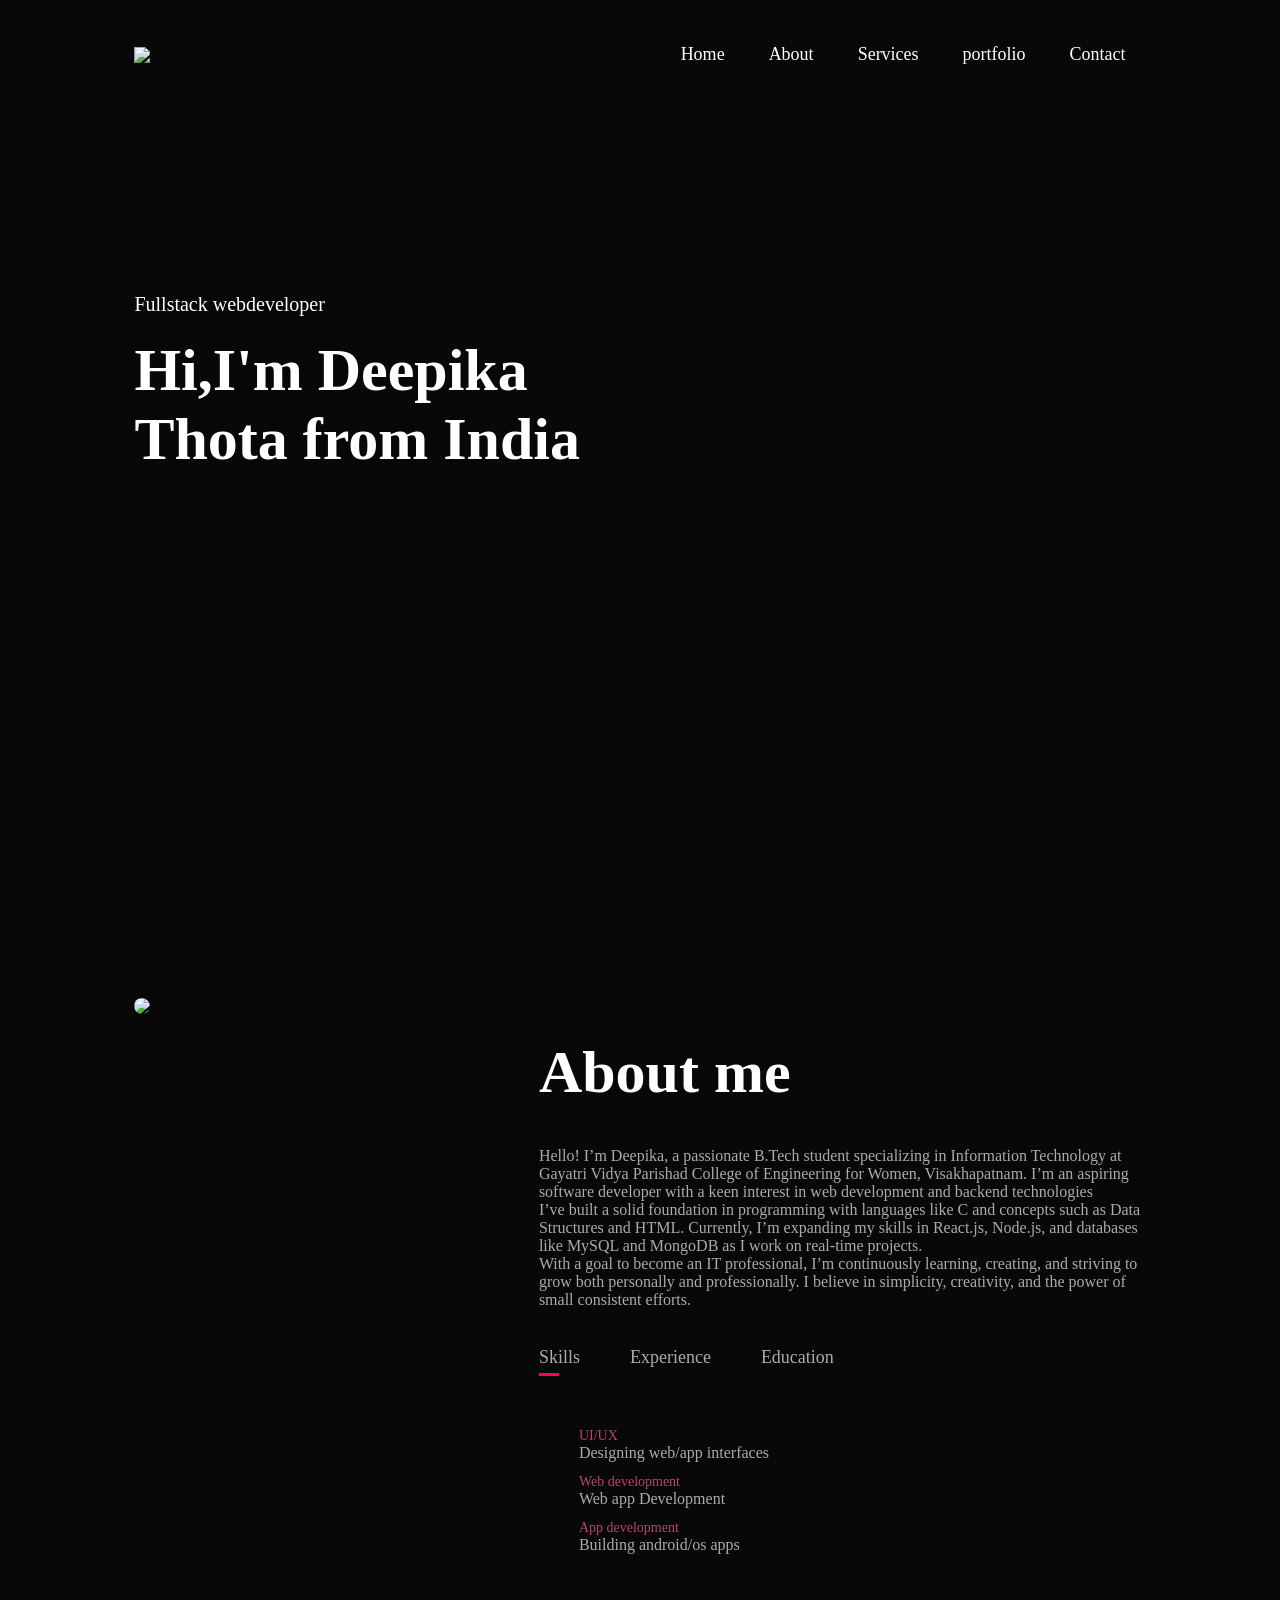
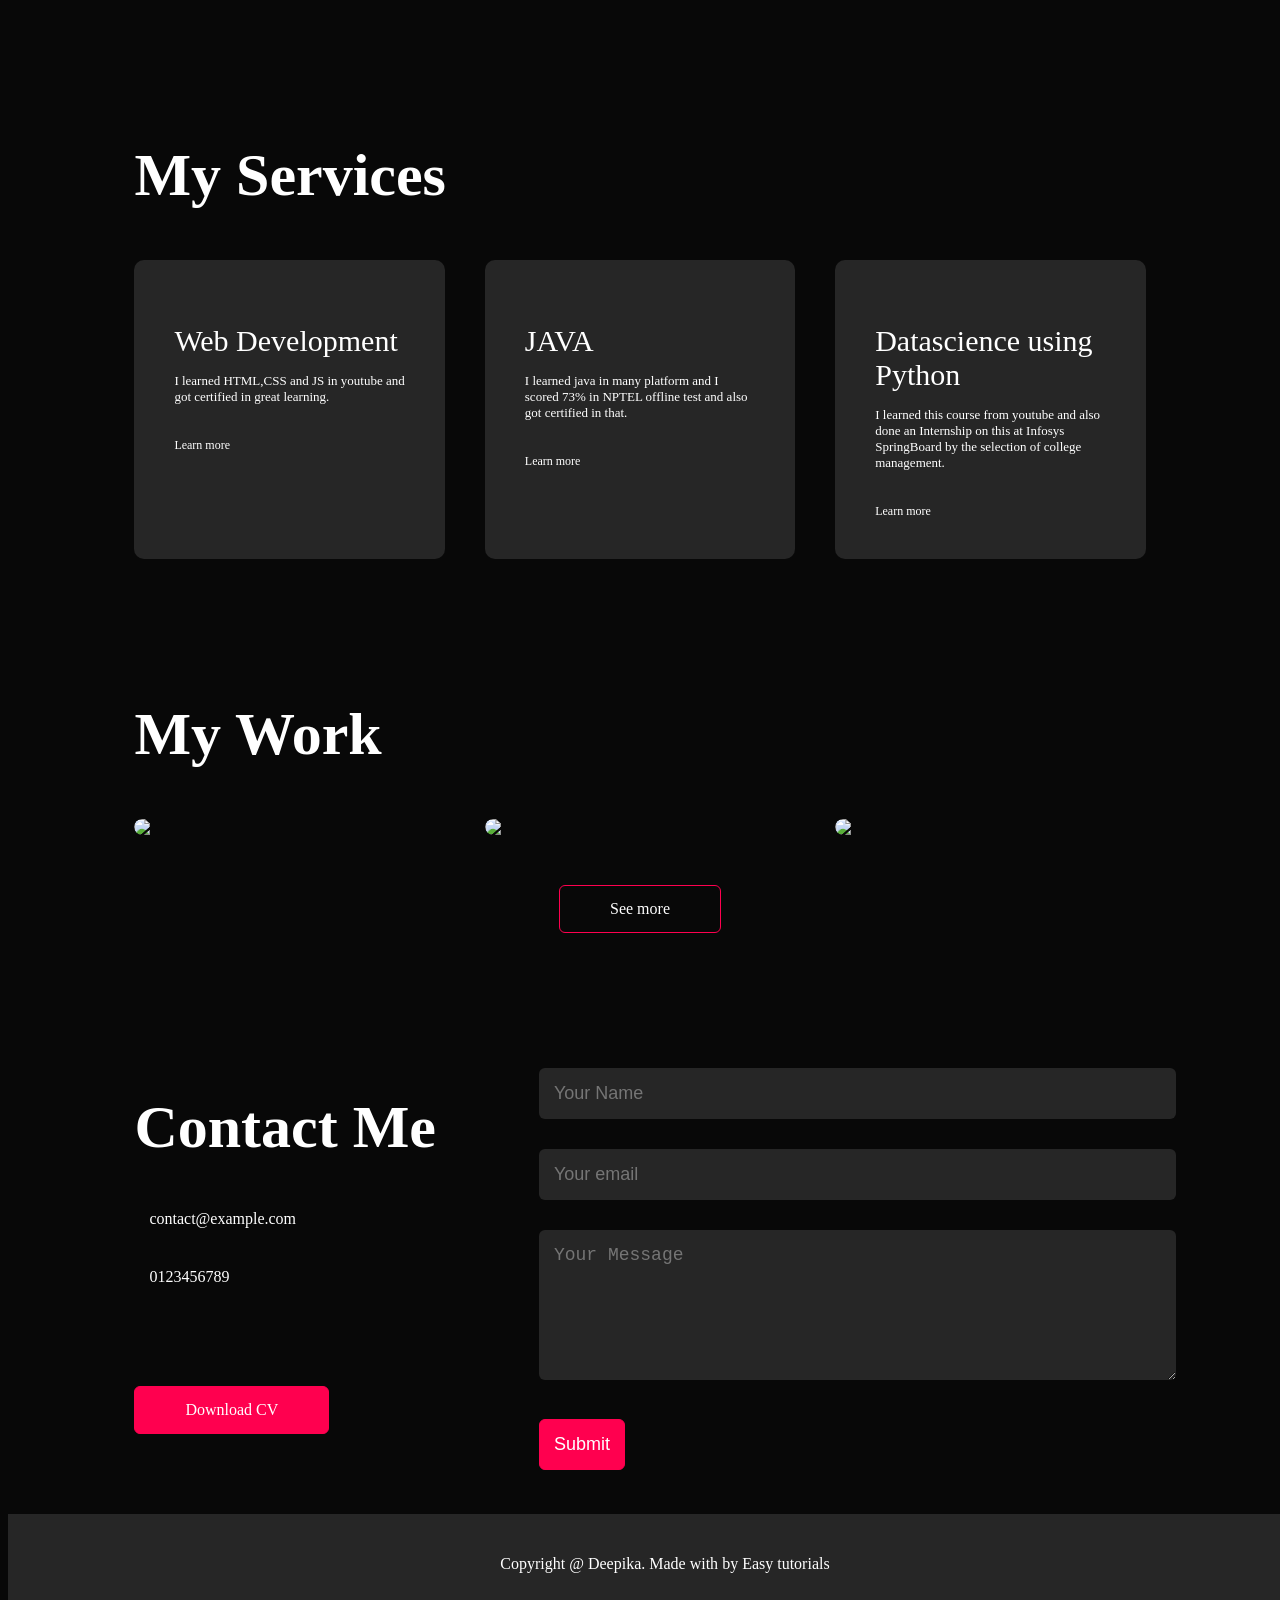
==== index.html @ f7a6c373 "Add files via upload" ====
<!DOCTYPE html>
<html lang="en">
<head>
    <meta charset="UTF-8">
    <meta name="viewport" content="width=device-width, initial-scale=1.0">
    <title>personal portfolio website</title>
    <link rel="stylesheet" href="style.css">
    <script src="https://kit.fontawesome.com/95479de564.js" crossorigin="anonymous"></script>
</head>
<body>
   <div id="header">
<div class="container">
    <nav>
        <img src="IMAGES/logo.jpg" class="logo">
        <ul id="sidemenu">
            <li><a href="#header">Home</a></li>
            <li><a href="#about">About</a></li>
            <li><a href="#services">Services</a></li>
            <li><a href="#portfolio">portfolio</a></li>
            <li><a href="#contact">Contact</a></li>
            <i class="fa-regular fa-circle-xmark" onclick="closemenu()"></i>
        </ul>
        <i class="fa-solid fa-bars" onclick="openmenu()"></i>
    </nav>
    <div class="header-text">
        <p>Fullstack webdeveloper</p>
        <h1>Hi,I'm <span>Deepika</span> <br>Thota from India</h1>
    </div>
</div>
   </div>
  <!--  ---------------about------------- -->
   <div id="about">
    <div class="container">
        <div class="row">
<div class="about-col-1">
    <img src="IMAGES/user.jpg">
</div>
<div class="about-col-2">
    <h1 class="sub-title">About me</h1>
    <p>Hello! I’m Deepika, a passionate B.Tech student specializing in Information Technology at Gayatri Vidya Parishad College of Engineering for Women, Visakhapatnam. I’m an aspiring software developer with a keen interest in web development and backend technologies<br>I’ve built a solid foundation in programming with languages like C and concepts such as Data Structures and HTML. Currently, I’m expanding my skills in React.js, Node.js, and databases like MySQL and MongoDB as I work on real-time projects.<br>With a goal to become an IT professional, I’m continuously learning, creating, and striving to grow both personally and professionally. I believe in simplicity, creativity, and the power of small consistent efforts.</p>
     <div class="tab-titles">
       <p class="tab-links active-link" onclick="opentab('skills')">Skills</p>
        <p class="tab-links" onclick="opentab('experience')">Experience</p>
        <p class="tab-links" onclick="opentab('education')">Education</p>
         </div>
         <div class="tab-contents active-tab" id="skills">
            <ul>
                <li><span>UI/UX</span><br>Designing web/app interfaces</li>
                <li><span>Web development</span><br>Web app Development</li>
                <li><span>App development</span><br>Building android/os apps</li>
            </ul>
         </div>
         <div class="tab-contents" id="experience">
            <ul>
                <li><span>2021-Current</span><br>UI/UX Design Training at ET Institute</li>
                <li><span>2019-2021</span><br>Team lead at starApp LLC.</li>
                <li><span>2017-2019</span><br>uI/ux Design Executive at coin digital Ltd.</li>
                <li><span>2016-2017</span><br>Internship at ekart eCommerce.</li>
            </ul>
         </div>
                  <div class="tab-contents" id="education">
            <ul>
                <li><span>2016</span><br>UI/UX Design Training at ET Institute</li>
                <li><span>2016</span><br>MBA from MIT Bangalore</li>
                <li><span>2014</span><br>BBA from ISM Bangalore</li>
            </ul>
         </div>
        </div>
        </div> 
    </div>
   </div>
   <!-- ---------services--------- -->
    <div id="services">
        <div class="container">
                <h1 class="sub-title">My Services</h1>
                <div class="services-list">
                    <div>
                        <i class="fa-solid fa-code"></i>
                        <h2>Web Development</h2>
                        <P>I learned HTML,CSS and JS in youtube and got certified in great learning. </P>
                            <a href="#">Learn more</a>
                    </div>
                     <div>
                        <i class="fa-solid fa-crop-simple"></i>
                        <h2>JAVA</h2>
                        <P>I learned java in many platform and I scored 73% in NPTEL offline test and also got certified in that. </P>
                            <a href="#">Learn more</a>
                    </div>
                    <div>
                        <i class="fa-brands fa-app-store"></i>
                        <h2>Datascience using Python</h2>
                        <P>I learned this course from youtube and also done an Internship on this at Infosys SpringBoard by the selection of college management. </P>
                            <a href="#">Learn more</a>
                    </div>                    
                </div>
        </div>
    </div>
    <!-- ----------------------portfolio----------------------- -->
     <div id="portfolio">
        <div class="container">
               <h1 class="sub-title">My Work</h1>
                <div class="work-list">
                    <div class="work">
                        <img src="IMAGES/work-1.jpg" >
                        <div class="layer">
                            <h3>Social Media App</h3>
                            <p>The app connects you to the talented<br> 
                                people around the world. <br>
                                Download it from playstore.</p>
                                <a href="#"><i class="fa-solid fa-up-right-from-square"></i></a>
                        </div>
                    </div>
                    <div class="work">
                        <img src="IMAGES/work-2.jpg" >
                            <div class="layer">
                            <h3>Music App</h3>
                            <p>The app connects you to the talented <br>
                                 people around the world. <br>
                                Download it from playstore.</p>
                                <a href="#"><i class="fa-solid fa-up-right-from-square"></i></a>
                        </div>
                    </div>
                     <div class="work">
                        <img src="IMAGES/work-3.jpg" >
                            <div class="layer">
                            <h3>Online shopping App</h3>
                            <p>The app connects you to the talented <br>
                                people around the world. <br>
                                Download it from playstore.</p>
                                <a href="#"><i class="fa-solid fa-up-right-from-square"></i></a>
                        </div>
                    </div>                   
                </div>
                <a href="#" class="btn">See more</a>
        </div>
     </div>
     <!------ ------------contact-------------- -->
     <div id="contact">
        <div class="container">
            <div class="row">
                <div class="contact-left">
                   <h1 class="sub-title">Contact Me</h1>
                   <p><i class="fa-solid fa-paper-plane"></i>contact@example.com</p>
                   <p><i class="fa-solid fa-phone"></i>0123456789</p>
                   <div class="social-icons">
                    <a href="https://facebook.com/"><i class="fa-brands fa-facebook"></i></a>
                   <a href=""><i class="fa-brands fa-twitter-square"></i></a>
                    <a href=""><i class="fa-brands fa-instagram"></i></a>
                    <a href=""><i class="fa-brands fa-linkedin"></i></a>                                       
                   </div>
                   <a href="IMAGES/my-cv.jpg" download class="btn btn2">Download CV</a>
                </div>
                  <div class="contact-right">
                    <form name="submit-to-google-sheet">
                        <input type="text" name="Name" placeholder="Your Name" required>
                        <input type="text" name="email" placeholder="Your email" required>
                        <textarea name="Message" rows="6" placeholder="Your Message"></textarea>
                        <button type="submit" class="btn btn2">Submit</button>
                    </form>
                    <span id="msg"></span>
                </div>
            </div>
        </div>
        <div class="copyright">
            <p>Copyright @ Deepika. Made with<i class="fa-solid fa-heart"></i> by Easy tutorials</p>
        </div>
     </div>
   <script>

     var tablinks=document.getElementsByClassName("tab-links");
     var tabcontents=document.getElementsByClassName("tab-contents");

       function opentab(tabname){
             for(tablink of tablinks){
                     tablink.classList.remove("active-link");
              }
            for(tabcontent of tabcontents){
                     tabcontent.classList.remove("active-tab");
              }
              event.currentTarget.classList.add("active-link");
              document.getElementById(tabname).classList.add("active-tab");
       }
   </script>
   <script>
         var sidemenu= document.getElementById("sidemenu");
          
         function openmenu(){
            sidemenu.style.right="0";
         }
         function closemenu(){
            sidemenu.style.right="-200px";
         }
   </script>
   <script>
  const scriptURL = 'https://script.google.com/macros/s/AKfycbzL1o4x7S4O1M9GeTBfnIz8IkLLbb-YDhwWnRqLNxmVkB2wgXUVN1S9FOTq6AYDlH_1_g/exec'
  const form = document.forms['submit-to-google-sheet']
  const msg=document.getElementById("msg")

  form.addEventListener('submit', e => {
    e.preventDefault()
    fetch(scriptURL, { method: 'POST', body: new FormData(form)})
      .then(response => {
        msg.innerHTML="Message sent successfully"
        setTimeout(function(){
            msg.innerHTML=""
        },5000)
        form.reset()
      })
      .catch(error => console.error('Error!', error.message))
  })
</script>

</body>
</html>
---- style.css ----
.{
    margin: 0%;
    padding: 0%;
    font-family: 'poppins',sans-serif;
    box-sizing: border-box;
}
html{
    scroll-behavior: smooth;
}
body{
    background: #080808;
    color: #fff;
}
#header{
    width: 100%;
    height: 100vh;
    background-image: url(IMAGES/background.jpg);
    background-size: cover;
    background-position: center;
}
.container{
    padding: 10px 10%;
}
nav{
    display: flex;
    align-items: center;
    justify-content: space-between;
    flex-wrap: wrap;
}
.logo{
    width: 140px;
}
nav ul li{
    display: inline-block;
    list-style: none;
    margin: 10px 20px;
}
nav ul li a{
color: #fff;
text-decoration: none;
font-size: 18px;
position: relative;
}
nav ul li a::after{
     content: '';
     width: 0;
     height: 3px;
     background: #ff004f;
     position: absolute;
     left: 0;
     bottom: -6px;
     transition: 0.5s;
}
nav ul li a:hover::after{
    width: 100%;
}
.header-text{
    margin-top: 20%;
    font-size: 20px;
}
.header-text h1{
    font-size: 60px;
    margin-top: 20px;
}
.header-text h1 span{
    color: ;
}
  /*-- -------about------ --*/
  #about{
    padding: 80px 0;
    color: #ababab;
  }
  .row{
    display: flex;
    justify-content: space-between;
    flex-wrap: wrap;
  }
  .about-col-1{
    flex-basis: 35%;
  }
  .about-col-1 img{
    width: 100%;
    border-radius: 15px;
  }
  .about-col-2{
    flex-basis: 60%;
  }
  .sub-title{
    font-size: 60px;
    font-weight: 600;
    color: #fff;
  }
  .tab-titles{
    display: flex;
    margin: 20px 0 40px;
  }
  .tab-links{
    margin-right: 50px;
    font-size: 18px;
    font-weight: 500;
    cursor: pointer;
    position: relative;
  }
  .tab-links::after{
    content: '';
    width: 0;
    height: 3px;
    background: #ff004f;
    position: absolute;
    left: 0;
    bottom: -8px;
    transition: 0.5s;
  }
  .tab-links.active-link::after{
    width: 50%;
  }
  .tab-contents ul li{
    list-style: none;
    margin: 10px 0;
  }
  .tab-contents ul li span{
      color: #b54769;
      font-size: 14px;
  }
  .tab-contents{
    display: none;
  }
  .tab-contents.active-tab{
    display: block;
  }
  /*-- ------services------ --*/
  #services{
    padding: 30px 0;
  }
  .services-list{
    display: grid;
    grid-template-columns: repeat(auto-fit,minmax(250px,1fr));
    grid-gap: 40px;
    margin-top: 50px;
  }
  .services-list div{
    background: #262626;
    padding: 40px;
    font-size: 13px;
    font-weight: 300;
    border-radius: 10px;
    transition: background 0.5s, transform 0.5s;
  }
.services-list div i{
    font-size: 50px;
    margin-bottom: 30px;
}
.services-list div h2{
    font-size: 30px;
    font-weight: 500;
    margin-bottom: 15px;
}
.services-list div a{
    text-decoration:none;
    color: #fff;
    font-size: 12px;
    margin-top: 20px;
    display: inline-block;
}
.services-list div:hover{
    background: #ff004f;
    transform: translateY(-10px);
}
/*-------portfolio-----*/
#portfolio{
    padding: 50px 0;
}
.work-list{
        display: grid;
    grid-template-columns: repeat(auto-fit,minmax(250px,1fr));
    grid-gap: 40px;
    margin-top: 50px;
}
.work{
    border-radius: 10px;
    position: relative;
    overflow: hidden;   
}
.work img{
    width: 100%;
    border-radius: 10px;
    display: block;
    transition: transform 0.5s;
}
.layer{
    width: 100%;
    height: 0;
    background: linear-gradient(rgba(0,0,0,0.6),#ff004f);
    border-radius: 10px;
    position: absolute;
    left: 0;
    bottom: 0;
    overflow: hidden;
    display: flex;
    align-items: center;
    justify-content: center;
    flex-direction: column;
    padding: 0 40px;
    text-align: center;
    font-size: 14px;
    transition: height 0.5s;
}
.layer h3{
    font-weight: 500;
    margin-bottom: 20px;
}
.layer a{
    margin-top: 20px;
    color: #ff004f;
    text-decoration: none;
    font-size: 18px;
    line-height: 60px;
    background: #fff;
    width: 60px;
    height: 60px;
    border-radius: 50%;
    text-align: center;
}
.work:hover img{
transform: scale(1.1);
}
.work:hover .layer{
    height: 100%;
}
.btn{
    display: block;
    margin: 50px auto;
    width: fit-content;
    border: 1px solid #ff004f;
    padding: 14px 50px;
    border-radius: 6px;
    text-decoration: none;
    color: #fff;
    transition: background 0.5s;
}
.btn:hover{
      background: #ff004f;
}
/*----------------contact------------------*/
.contact-left{
    flex-basis: 35%;
}
.contact-right{
    flex-basis: 60%;
}
.contact-left p{
    margin-top:30px ;
}
.contact-left p i{
    color: #ff004f;
    margin-right: 15px;
    font-size: 25px;
}
.social-icons{
    margin-top: 30px;
}
.social-icons a{
    text-decoration: none;
    font-size: 30px;
    margin-right: 15px;
    color: #ababab;
    display: inline-block;
    transition: transform 0.5s;
}
.social-icons a:hover{
    color: #ff004f;
    transform: translateY(-5px);
}
.btn.btn2{
    display: inline-block;
    background: #ff004f;
}
.contact-right form{
    width: 100%;
}
form input, form textarea{
     width: 100%;
     border: 0;
     outline:none;
     background: #262626;
     padding: 15px;
     margin: 15px 0;
     color: #fff;
     font-size: 18px;
     border-radius: 6px;
}
form .btn2{
    padding: 14px;
    font-size: 18px;
    margin-top: 20px;
    cursor: pointer;
}
.copyright{
    width: 100%;
    text-align: center;
    padding: 25px;
    background: #262626;
    margin-top: 20px;
}
.copyright i{
    color: #ff004f;
}
/*---------------------css for small screen---------------------*/
nav .fa-solid{
    display: none;
}
nav .fa-regular{
    display: none;
}
@media only screen and (max-width: 600px){
    #header{
        background-image: url(IMAGES/phn-bg.jpg);
    }
    .header-text{
        margin-top: 100%;
        font-size: 16px;
    }
    .header-text h1{
        font-size: 30px;
    }
    nav .fa-solid{
    display:block;
    font-size: 25px;
    }
    nav .fa-regular{
    display:block;
    font-size: 25px;
    }
    nav ul{
        background: #ff004f;
        position: fixed;
        top: 0%;
        right: -200px;
        width: 200px;
        height: 100vh;
        padding-top: 50px;
        z-index: 2;
        transition: right 0.5s;
    }
    nav ul li{
        display: block;
        margin: 25px;
    }
    nav ul .fa-solid{
        position: absolute;
        top: 25px;
        left: 25px;
        cursor: pointer;
    }
    nav ul .fa-regular{
        position: absolute;
        top: 25px;
        left: 25px;
        cursor: pointer;
    }
    .sub-title{
        font-size: 40px;
    }
    .about-col-1, .about-col-2{
        flex-basis: 100%;
    }
    .about-col-1{
        margin-bottom: 30px;
    }
    .about-col-2{
        font-size: 40px;
    }
    .tab-links{
        font-size: 16px;
        margin-right: 20px;
    }
    .contact-left, .contact-right{
        flex-basis: 100%;
    }
    .copyright{
        font-size: 14px;
    }

}
#msg{
    color: #61b752;
    margin-top: -40px;
    display: block;
}
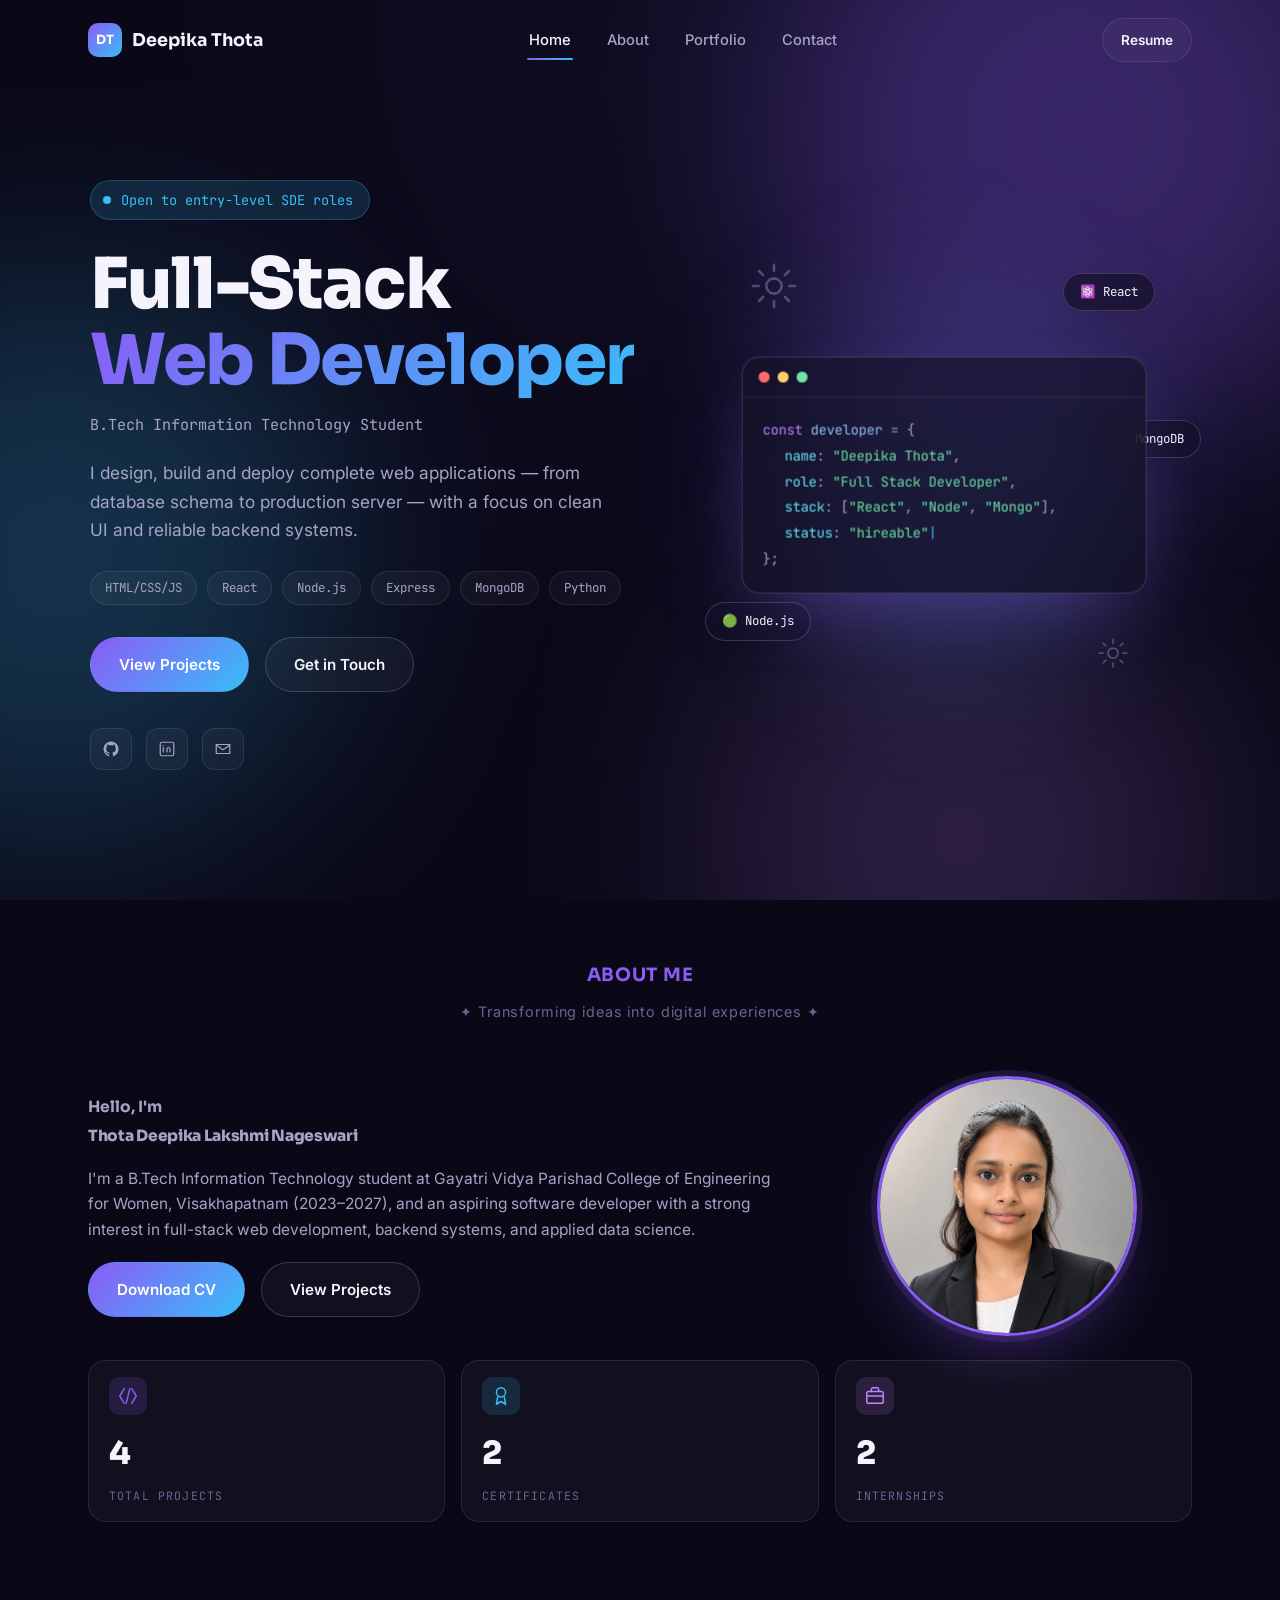
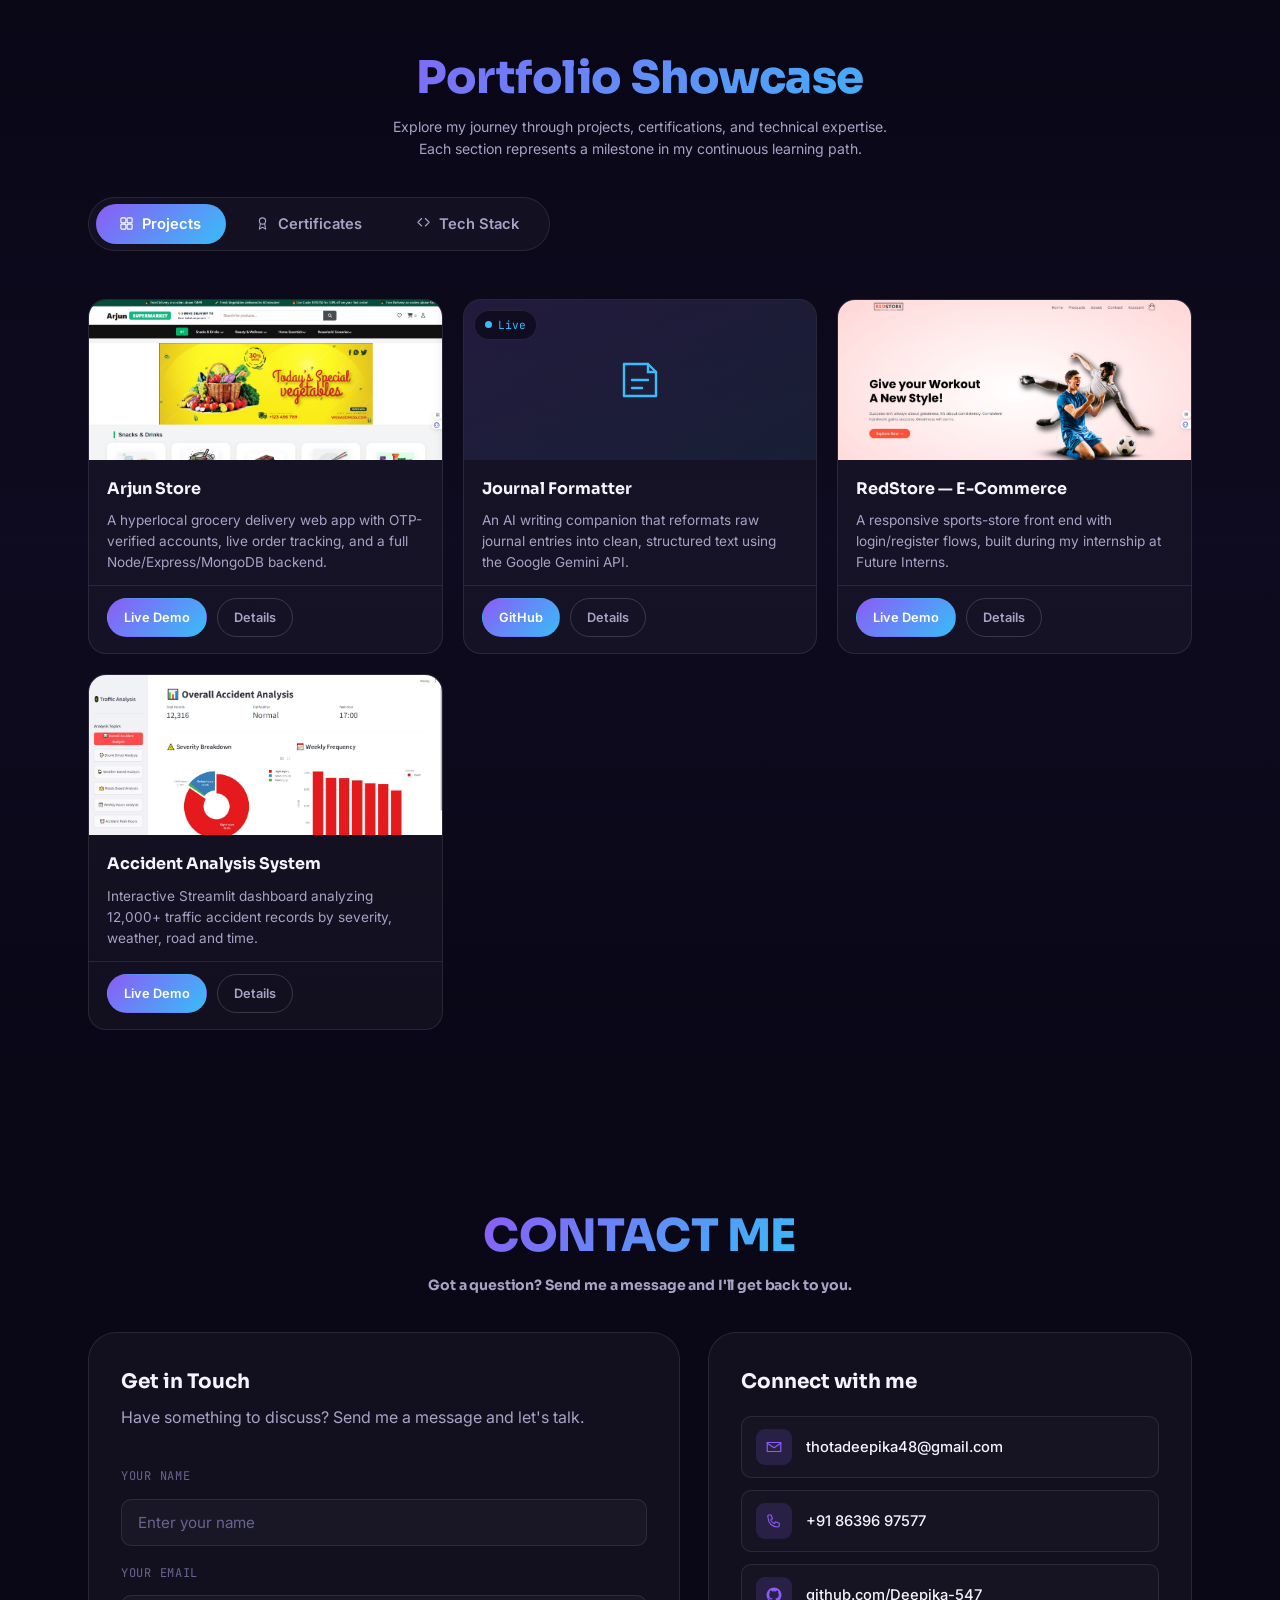
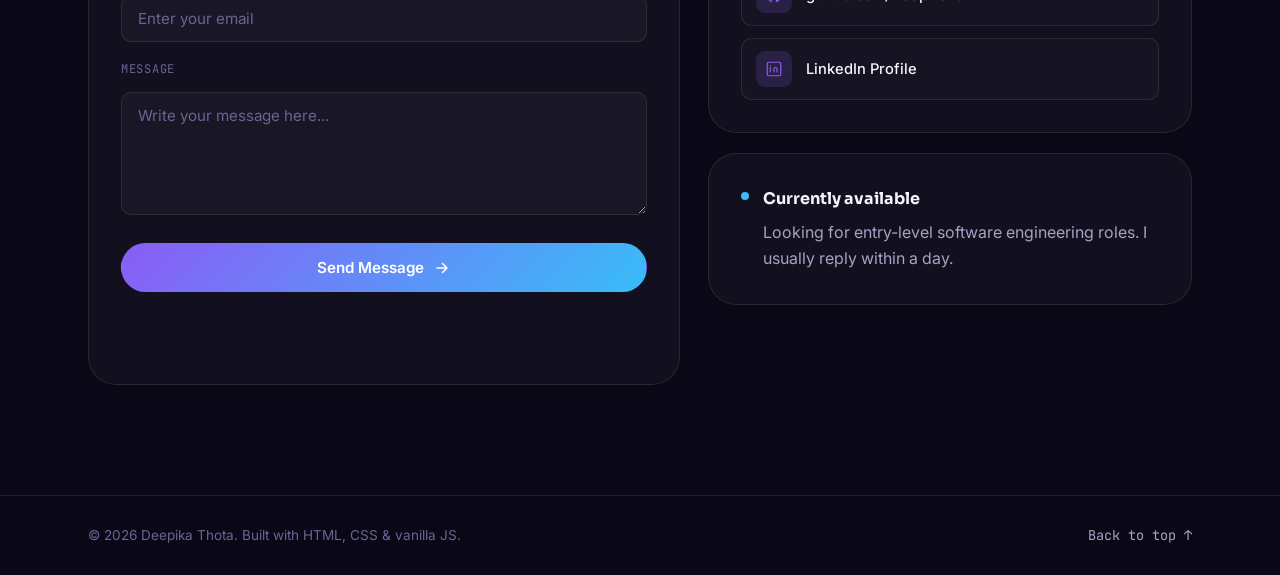
==== commit c391bfe2: "Initial commit: portfolio v2" ====
--- a/index.html
+++ b/index.html
@@ -1,214 +1,530 @@
-<!DOCTYPE html>
-<html lang="en">
-<head>
-    <meta charset="UTF-8">
-    <meta name="viewport" content="width=device-width, initial-scale=1.0">
-    <title>personal portfolio website</title>
-    <link rel="stylesheet" href="style.css">
-    <script src="https://kit.fontawesome.com/95479de564.js" crossorigin="anonymous"></script>
-</head>
-<body>
-   <div id="header">
-<div class="container">
-    <nav>
-        <img src="IMAGES/logo.jpg" class="logo">
-        <ul id="sidemenu">
-            <li><a href="#header">Home</a></li>
-            <li><a href="#about">About</a></li>
-            <li><a href="#services">Services</a></li>
-            <li><a href="#portfolio">portfolio</a></li>
-            <li><a href="#contact">Contact</a></li>
-            <i class="fa-regular fa-circle-xmark" onclick="closemenu()"></i>
-        </ul>
-        <i class="fa-solid fa-bars" onclick="openmenu()"></i>
-    </nav>
-    <div class="header-text">
-        <p>Fullstack webdeveloper</p>
-        <h1>Hi,I'm <span>Deepika</span> <br>Thota from India</h1>
-    </div>
-</div>
-   </div>
-  <!--  ---------------about------------- -->
-   <div id="about">
-    <div class="container">
-        <div class="row">
-<div class="about-col-1">
-    <img src="IMAGES/user.jpg">
-</div>
-<div class="about-col-2">
-    <h1 class="sub-title">About me</h1>
-    <p>Hello! I’m Deepika, a passionate B.Tech student specializing in Information Technology at Gayatri Vidya Parishad College of Engineering for Women, Visakhapatnam. I’m an aspiring software developer with a keen interest in web development and backend technologies<br>I’ve built a solid foundation in programming with languages like C and concepts such as Data Structures and HTML. Currently, I’m expanding my skills in React.js, Node.js, and databases like MySQL and MongoDB as I work on real-time projects.<br>With a goal to become an IT professional, I’m continuously learning, creating, and striving to grow both personally and professionally. I believe in simplicity, creativity, and the power of small consistent efforts.</p>
-     <div class="tab-titles">
-       <p class="tab-links active-link" onclick="opentab('skills')">Skills</p>
-        <p class="tab-links" onclick="opentab('experience')">Experience</p>
-        <p class="tab-links" onclick="opentab('education')">Education</p>
-         </div>
-         <div class="tab-contents active-tab" id="skills">
-            <ul>
-                <li><span>UI/UX</span><br>Designing web/app interfaces</li>
-                <li><span>Web development</span><br>Web app Development</li>
-                <li><span>App development</span><br>Building android/os apps</li>
-            </ul>
-         </div>
-         <div class="tab-contents" id="experience">
-            <ul>
-                <li><span>2021-Current</span><br>UI/UX Design Training at ET Institute</li>
-                <li><span>2019-2021</span><br>Team lead at starApp LLC.</li>
-                <li><span>2017-2019</span><br>uI/ux Design Executive at coin digital Ltd.</li>
-                <li><span>2016-2017</span><br>Internship at ekart eCommerce.</li>
-            </ul>
-         </div>
-                  <div class="tab-contents" id="education">
-            <ul>
-                <li><span>2016</span><br>UI/UX Design Training at ET Institute</li>
-                <li><span>2016</span><br>MBA from MIT Bangalore</li>
-                <li><span>2014</span><br>BBA from ISM Bangalore</li>
-            </ul>
-         </div>
-        </div>
-        </div> 
-    </div>
-   </div>
-   <!-- ---------services--------- -->
-    <div id="services">
-        <div class="container">
-                <h1 class="sub-title">My Services</h1>
-                <div class="services-list">
-                    <div>
-                        <i class="fa-solid fa-code"></i>
-                        <h2>Web Development</h2>
-                        <P>I learned HTML,CSS and JS in youtube and got certified in great learning. </P>
-                            <a href="#">Learn more</a>
-                    </div>
-                     <div>
-                        <i class="fa-solid fa-crop-simple"></i>
-                        <h2>JAVA</h2>
-                        <P>I learned java in many platform and I scored 73% in NPTEL offline test and also got certified in that. </P>
-                            <a href="#">Learn more</a>
-                    </div>
-                    <div>
-                        <i class="fa-brands fa-app-store"></i>
-                        <h2>Datascience using Python</h2>
-                        <P>I learned this course from youtube and also done an Internship on this at Infosys SpringBoard by the selection of college management. </P>
-                            <a href="#">Learn more</a>
-                    </div>                    
-                </div>
-        </div>
-    </div>
-    <!-- ----------------------portfolio----------------------- -->
-     <div id="portfolio">
-        <div class="container">
-               <h1 class="sub-title">My Work</h1>
-                <div class="work-list">
-                    <div class="work">
-                        <img src="IMAGES/work-1.jpg" >
-                        <div class="layer">
-                            <h3>Social Media App</h3>
-                            <p>The app connects you to the talented<br> 
-                                people around the world. <br>
-                                Download it from playstore.</p>
-                                <a href="#"><i class="fa-solid fa-up-right-from-square"></i></a>
-                        </div>
-                    </div>
-                    <div class="work">
-                        <img src="IMAGES/work-2.jpg" >
-                            <div class="layer">
-                            <h3>Music App</h3>
-                            <p>The app connects you to the talented <br>
-                                 people around the world. <br>
-                                Download it from playstore.</p>
-                                <a href="#"><i class="fa-solid fa-up-right-from-square"></i></a>
-                        </div>
-                    </div>
-                     <div class="work">
-                        <img src="IMAGES/work-3.jpg" >
-                            <div class="layer">
-                            <h3>Online shopping App</h3>
-                            <p>The app connects you to the talented <br>
-                                people around the world. <br>
-                                Download it from playstore.</p>
-                                <a href="#"><i class="fa-solid fa-up-right-from-square"></i></a>
-                        </div>
-                    </div>                   
-                </div>
-                <a href="#" class="btn">See more</a>
-        </div>
-     </div>
-     <!------ ------------contact-------------- -->
-     <div id="contact">
-        <div class="container">
-            <div class="row">
-                <div class="contact-left">
-                   <h1 class="sub-title">Contact Me</h1>
-                   <p><i class="fa-solid fa-paper-plane"></i>contact@example.com</p>
-                   <p><i class="fa-solid fa-phone"></i>0123456789</p>
-                   <div class="social-icons">
-                    <a href="https://facebook.com/"><i class="fa-brands fa-facebook"></i></a>
-                   <a href=""><i class="fa-brands fa-twitter-square"></i></a>
-                    <a href=""><i class="fa-brands fa-instagram"></i></a>
-                    <a href=""><i class="fa-brands fa-linkedin"></i></a>                                       
-                   </div>
-                   <a href="IMAGES/my-cv.jpg" download class="btn btn2">Download CV</a>
-                </div>
-                  <div class="contact-right">
-                    <form name="submit-to-google-sheet">
-                        <input type="text" name="Name" placeholder="Your Name" required>
-                        <input type="text" name="email" placeholder="Your email" required>
-                        <textarea name="Message" rows="6" placeholder="Your Message"></textarea>
-                        <button type="submit" class="btn btn2">Submit</button>
-                    </form>
-                    <span id="msg"></span>
-                </div>
-            </div>
-        </div>
-        <div class="copyright">
-            <p>Copyright @ Deepika. Made with<i class="fa-solid fa-heart"></i> by Easy tutorials</p>
-        </div>
-     </div>
-   <script>
-
-     var tablinks=document.getElementsByClassName("tab-links");
-     var tabcontents=document.getElementsByClassName("tab-contents");
-
-       function opentab(tabname){
-             for(tablink of tablinks){
-                     tablink.classList.remove("active-link");
-              }
-            for(tabcontent of tabcontents){
-                     tabcontent.classList.remove("active-tab");
-              }
-              event.currentTarget.classList.add("active-link");
-              document.getElementById(tabname).classList.add("active-tab");
-       }
-   </script>
-   <script>
-         var sidemenu= document.getElementById("sidemenu");
-          
-         function openmenu(){
-            sidemenu.style.right="0";
-         }
-         function closemenu(){
-            sidemenu.style.right="-200px";
-         }
-   </script>
-   <script>
-  const scriptURL = 'https://script.google.com/macros/s/AKfycbzL1o4x7S4O1M9GeTBfnIz8IkLLbb-YDhwWnRqLNxmVkB2wgXUVN1S9FOTq6AYDlH_1_g/exec'
-  const form = document.forms['submit-to-google-sheet']
-  const msg=document.getElementById("msg")
-
-  form.addEventListener('submit', e => {
-    e.preventDefault()
-    fetch(scriptURL, { method: 'POST', body: new FormData(form)})
-      .then(response => {
-        msg.innerHTML="Message sent successfully"
-        setTimeout(function(){
-            msg.innerHTML=""
-        },5000)
-        form.reset()
-      })
-      .catch(error => console.error('Error!', error.message))
-  })
-</script>
-
-</body>
+<!DOCTYPE html>
+<html lang="en">
+<head>
+  <meta charset="UTF-8" />
+  <meta name="viewport" content="width=device-width, initial-scale=1.0" />
+  <title>Deepika Thota | Full Stack Developer Portfolio</title>
+  <meta name="description" content="Portfolio of Deepika Thota — Full Stack Web Developer & B.Tech IT student. Projects, certificates, tech stack and contact." />
+
+  <link rel="preconnect" href="https://fonts.googleapis.com">
+  <link rel="preconnect" href="https://fonts.gstatic.com" crossorigin>
+  <link href="https://fonts.googleapis.com/css2?family=JetBrains+Mono:wght@400;500;600&family=Inter:wght@400;500;600&family=Sora:wght@500;600;700;800&display=swap" rel="stylesheet">
+
+  <link rel="stylesheet" href="style.css" />
+</head>
+<body>
+
+  <!-- Welcome splash -->
+  <div class="splash" id="splash">
+    <div class="splash-glow" aria-hidden="true"></div>
+    <div class="splash-content">
+      <div class="splash-icons" aria-hidden="true">
+        <span><svg width="18" height="18" viewBox="0 0 24 24" fill="none"><path d="M9 4 3 10l6 6M15 4l6 6-6 6" stroke="currentColor" stroke-width="1.6" stroke-linecap="round" stroke-linejoin="round"/></svg></span>
+        <span><svg width="18" height="18" viewBox="0 0 24 24" fill="none"><circle cx="12" cy="8" r="4" stroke="currentColor" stroke-width="1.6"/><path d="M4 20c0-3.3 3.6-6 8-6s8 2.7 8 6" stroke="currentColor" stroke-width="1.6" stroke-linecap="round"/></svg></span>
+        <span><svg width="18" height="18" viewBox="0 0 24 24" fill="none"><path d="M21 11.5a8.4 8.4 0 0 1-1.2 4.4L21 20l-4.2-1.1a8.5 8.5 0 1 1 4.2-7.4Z" stroke="currentColor" stroke-width="1.6" stroke-linejoin="round"/></svg></span>
+      </div>
+      <h1 class="splash-title">Welcome to my <span class="text-gradient">Portfolio Website</span></h1>
+      <p class="splash-sub">// loading experience...</p>
+      <div class="splash-bar"><span></span></div>
+    </div>
+  </div>
+
+  <!-- Ambient gradient background -->
+  <div class="bg-orbs" aria-hidden="true">
+    <div class="orb orb--1"></div>
+    <div class="orb orb--2"></div>
+    <div class="orb orb--3"></div>
+  </div>
+
+  <!-- Header -->
+  <header class="site-header" id="siteHeader">
+    <div class="nav-wrap">
+      <a href="#home" class="logo">
+        <span class="logo-badge">DT</span>
+        <span class="logo-text">Deepika Thota</span>
+      </a>
+
+      <nav class="nav-links" id="navLinks">
+        <a href="#home" class="nav-link" data-nav>Home</a>
+        <a href="#about" class="nav-link" data-nav>About</a>
+        <a href="#portfolio" class="nav-link" data-nav>Portfolio</a>
+        <a href="#contact" class="nav-link" data-nav>Contact</a>
+      </nav>
+
+      <a href="THOTA_DEEPIKA.pdf" class="btn btn--ghost btn--sm" download>Resume</a>
+
+      <button class="menu-toggle" id="menuToggle" aria-label="Toggle navigation" aria-expanded="false">
+        <span></span><span></span><span></span>
+      </button>
+    </div>
+  </header>
+
+  <!-- Mobile nav -->
+  <div class="mobile-nav" id="mobileNav">
+    <a href="#home" class="mobile-link" data-nav>Home</a>
+    <a href="#about" class="mobile-link" data-nav>About</a>
+    <a href="#portfolio" class="mobile-link" data-nav>Portfolio</a>
+    <a href="#contact" class="mobile-link" data-nav>Contact</a>
+    <a href="THOTA_DEEPIKA.pdf" class="btn btn--primary" download style="margin-top:12px;">Download CV</a>
+  </div>
+
+  <main>
+    <!-- HOME / HERO -->
+    <section class="hero" id="home">
+      <div class="container hero-grid">
+        <div class="hero-copy">
+          <p class="eyebrow reveal" data-reveal><span class="eyebrow-dot"></span> Open to entry-level SDE roles</p>
+
+          <h1 class="hero-title reveal" data-reveal>
+            Full-Stack<br/>
+            <span class="text-gradient">Web Developer</span>
+          </h1>
+
+          <p class="hero-sub reveal" data-reveal>B.Tech Information Technology Student</p>
+
+          <p class="hero-lede reveal" data-reveal>
+            I design, build and deploy complete web applications — from database schema to
+            production server — with a focus on clean UI and reliable backend systems.
+          </p>
+
+          <div class="hero-tags reveal" data-reveal>
+            <span>HTML/CSS/JS</span><span>React</span><span>Node.js</span><span>Express</span><span>MongoDB</span><span>Python</span>
+          </div>
+
+          <div class="hero-actions reveal" data-reveal>
+            <a href="#portfolio" class="btn btn--primary">View Projects</a>
+            <a href="#contact" class="btn btn--outline">Get in Touch</a>
+          </div>
+
+          <div class="hero-socials reveal" data-reveal>
+            <a href="https://github.com/Deepika-547" target="_blank" rel="noopener" aria-label="GitHub" class="social-icon">
+              <svg width="18" height="18" viewBox="0 0 24 24" fill="none"><path d="M12 2a10 10 0 0 0-3.16 19.5c.5.1.68-.22.68-.48v-1.7c-2.78.6-3.37-1.34-3.37-1.34-.46-1.16-1.11-1.47-1.11-1.47-.9-.62.07-.6.07-.6 1 .07 1.53 1.03 1.53 1.03.89 1.52 2.34 1.08 2.91.83.09-.65.35-1.08.63-1.33-2.22-.25-4.56-1.11-4.56-4.93 0-1.09.39-1.98 1.03-2.68-.1-.25-.45-1.27.1-2.65 0 0 .84-.27 2.75 1.02a9.6 9.6 0 0 1 5 0c1.91-1.29 2.75-1.02 2.75-1.02.55 1.38.2 2.4.1 2.65.64.7 1.03 1.59 1.03 2.68 0 3.83-2.35 4.68-4.58 4.92.36.31.68.92.68 1.85v2.75c0 .26.18.58.69.48A10 10 0 0 0 12 2Z" fill="currentColor"/></svg>
+            </a>
+            <a href="https://www.linkedin.com/in/deepika-lakshmi-nageswari-thota-988166331/" target="_blank" rel="noopener" aria-label="LinkedIn" class="social-icon">
+              <svg width="18" height="18" viewBox="0 0 24 24" fill="none"><rect x="3" y="3" width="18" height="18" rx="2" stroke="currentColor" stroke-width="1.6"/><path d="M7 10v6M7 7.5v.01M12 16v-4a2 2 0 0 1 4 0v4M12 12v4" stroke="currentColor" stroke-width="1.6" stroke-linecap="round"/></svg>
+            </a>
+            <a href="mailto:thotadeepika48@gmail.com" aria-label="Email" class="social-icon">
+              <svg width="18" height="18" viewBox="0 0 24 24" fill="none"><path d="M3 6h18v12H3V6Z" stroke="currentColor" stroke-width="1.6"/><path d="m3 7 9 6 9-6" stroke="currentColor" stroke-width="1.6" stroke-linecap="round" stroke-linejoin="round"/></svg>
+            </a>
+          </div>
+        </div>
+
+        <div class="hero-visual reveal" data-reveal>
+          <div class="illustration" id="illustration">
+            <!-- Glow -->
+            <div class="illustration-glow"></div>
+
+            <!-- Floating tech chips -->
+            <div class="float-chip float-chip--1">⚛️ React</div>
+            <div class="float-chip float-chip--2">🟢 Node.js</div>
+            <div class="float-chip float-chip--3">🍃 MongoDB</div>
+
+            <!-- Main glass panel: code window -->
+            <div class="code-window">
+              <div class="code-window-bar">
+                <span class="dot dot--red"></span>
+                <span class="dot dot--yellow"></span>
+                <span class="dot dot--green"></span>
+              </div>
+              <div class="code-window-body">
+                <div class="code-line"><span class="tok-kw">const</span> <span class="tok-var">developer</span> = {</div>
+                <div class="code-line indent"><span class="tok-prop">name</span>: <span class="tok-str">"Deepika Thota"</span>,</div>
+                <div class="code-line indent"><span class="tok-prop">role</span>: <span class="tok-str">"Full Stack Developer"</span>,</div>
+                <div class="code-line indent"><span class="tok-prop">stack</span>: [<span class="tok-str">"React"</span>, <span class="tok-str">"Node"</span>, <span class="tok-str">"Mongo"</span>],</div>
+                <div class="code-line indent"><span class="tok-prop">status</span>: <span class="tok-str">"hireable"</span><span class="caret">|</span></div>
+                <div class="code-line">};</div>
+              </div>
+            </div>
+
+            <!-- Gear -->
+            <svg class="gear gear--1" width="46" height="46" viewBox="0 0 24 24" fill="none">
+              <path d="M12 8a4 4 0 1 0 0 8 4 4 0 0 0 0-8Z" stroke="currentColor" stroke-width="1.4"/>
+              <path d="M12 1v3M12 20v3M1 12h3M20 12h3M4.2 4.2l2.1 2.1M17.7 17.7l2.1 2.1M4.2 19.8l2.1-2.1M17.7 6.3l2.1-2.1" stroke="currentColor" stroke-width="1.4" stroke-linecap="round"/>
+            </svg>
+            <svg class="gear gear--2" width="30" height="30" viewBox="0 0 24 24" fill="none">
+              <path d="M12 8a4 4 0 1 0 0 8 4 4 0 0 0 0-8Z" stroke="currentColor" stroke-width="1.4"/>
+              <path d="M12 1v3M12 20v3M1 12h3M20 12h3M4.2 4.2l2.1 2.1M17.7 17.7l2.1 2.1M4.2 19.8l2.1-2.1M17.7 6.3l2.1-2.1" stroke="currentColor" stroke-width="1.4" stroke-linecap="round"/>
+            </svg>
+          </div>
+        </div>
+      </div>
+    </section>
+
+    <!-- ABOUT -->
+    <section class="section section--about" id="about">
+      <div class="container">
+
+        <div class="about-section-head reveal" data-reveal>
+          <h2 class="about-section-title">About Me</h2>
+          <p class="about-section-tagline">✦ Transforming ideas into digital experiences ✦</p>
+        </div>
+
+        <div class="about-grid">
+          <div class="about-copy reveal" data-reveal>
+            <p class="about-greeting-small">Hello, I'm</p>
+            <p class="about-greeting">Thota Deepika Lakshmi Nageswari</p>
+            <p>
+              I'm a B.Tech Information Technology student at Gayatri Vidya Parishad College of
+              Engineering for Women, Visakhapatnam (2023–2027), and an aspiring software developer
+              with a strong interest in full-stack web development, backend systems, and applied
+              data science.
+            </p>
+            <div class="about-actions">
+              <a href="THOTA_DEEPIKA.pdf" class="btn btn--primary" download>Download CV</a>
+              <a href="#portfolio" class="btn btn--outline">View Projects</a>
+            </div>
+          </div>
+
+          <div class="about-photo reveal" data-reveal>
+            <div class="photo-frame">
+              <img src="user.jpg" alt="Portrait of Deepika Thota" loading="lazy" />
+            </div>
+          </div>
+        </div>
+
+        <div class="stats-row reveal" data-reveal>
+          <div class="stat-card">
+            <span class="stat-icon" aria-hidden="true">
+              <svg width="22" height="22" viewBox="0 0 24 24" fill="none"><path d="M8 4 3 12l5 8M16 4l5 8-5 8M14 4 10 20" stroke="currentColor" stroke-width="1.6" stroke-linecap="round" stroke-linejoin="round"/></svg>
+            </span>
+            <span class="stat-number" data-count="4">0</span>
+            <span class="stat-label">Total Projects</span>
+          </div>
+          <div class="stat-card">
+            <span class="stat-icon" aria-hidden="true">
+              <svg width="22" height="22" viewBox="0 0 24 24" fill="none"><circle cx="12" cy="8" r="5" stroke="currentColor" stroke-width="1.6"/><path d="M8.5 12.5 7 21l5-3 5 3-1.5-8.5" stroke="currentColor" stroke-width="1.6" stroke-linejoin="round"/></svg>
+            </span>
+            <span class="stat-number" data-count="2">0</span>
+            <span class="stat-label">Certificates</span>
+          </div>
+          <div class="stat-card">
+            <span class="stat-icon" aria-hidden="true">
+              <svg width="22" height="22" viewBox="0 0 24 24" fill="none"><rect x="3" y="7" width="18" height="13" rx="2" stroke="currentColor" stroke-width="1.6"/><path d="M8 7V5a2 2 0 0 1 2-2h4a2 2 0 0 1 2 2v2M3 12h18" stroke="currentColor" stroke-width="1.6" stroke-linecap="round"/></svg>
+            </span>
+            <span class="stat-number" data-count="2">0</span>
+            <span class="stat-label">Internships</span>
+          </div>
+        </div>
+      </div>
+    </section>
+
+    <!-- PORTFOLIO SHOWCASE -->
+    <section class="section section--alt" id="portfolio">
+      <div class="container">
+        <div class="section-head section-head--center reveal" data-reveal>
+          <h2 class="portfolio-showcase-title">Portfolio Showcase</h2>
+          <p class="portfolio-showcase-sub">Explore my journey through projects, certifications, and technical expertise. Each section represents a milestone in my continuous learning path.</p>
+        </div>
+
+        <!-- Tabs -->
+        <div class="tabs reveal" data-reveal>
+          <button class="tab active" data-tab="projects">
+            <svg width="15" height="15" viewBox="0 0 24 24" fill="none"><rect x="3" y="3" width="8" height="8" rx="1.5" stroke="currentColor" stroke-width="1.8"/><rect x="13" y="3" width="8" height="8" rx="1.5" stroke="currentColor" stroke-width="1.8"/><rect x="3" y="13" width="8" height="8" rx="1.5" stroke="currentColor" stroke-width="1.8"/><rect x="13" y="13" width="8" height="8" rx="1.5" stroke="currentColor" stroke-width="1.8"/></svg>
+            Projects
+          </button>
+          <button class="tab" data-tab="certificates">
+            <svg width="15" height="15" viewBox="0 0 24 24" fill="none"><circle cx="12" cy="8" r="5" stroke="currentColor" stroke-width="1.8"/><path d="M8.5 12.5 7 21l5-3 5 3-1.5-8.5" stroke="currentColor" stroke-width="1.8" stroke-linejoin="round"/></svg>
+            Certificates
+          </button>
+          <button class="tab" data-tab="techstack">
+            <svg width="15" height="15" viewBox="0 0 24 24" fill="none"><path d="M9 4 3 10l6 6M15 4l6 6-6 6" stroke="currentColor" stroke-width="1.8" stroke-linecap="round" stroke-linejoin="round"/></svg>
+            Tech Stack
+          </button>
+          <span class="tab-indicator" id="tabIndicator"></span>
+        </div>
+
+        <!-- Projects panel -->
+        <div class="tab-panel active" id="panel-projects">
+          <div class="ref-cards-grid">
+
+            <article class="ref-card reveal" data-reveal>
+              <div class="ref-card-media">
+                <img src="web.jpg" alt="Arjun-stor| onlice grocery store preview" loading="lazy" />
+              </div>
+              <div class="ref-card-body">
+                <h3>Arjun Store</h3>
+                <p>A hyperlocal grocery delivery web app with OTP-verified accounts, live order tracking, and a full Node/Express/MongoDB backend.</p>
+              </div>
+              <div class="ref-card-footer">
+                <a href="https://arjun-store.onrender.com" target="_blank" rel="noopener" class="ref-btn ref-btn--primary">Live Demo</a>
+                <a href="arjun-store.html" class="ref-btn ref-btn--outline">Details</a>
+              </div>
+            </article>
+
+            <article class="ref-card reveal" data-reveal>
+              <div class="ref-card-media ref-card-media--icon">
+                <svg width="48" height="48" viewBox="0 0 24 24" fill="none"><path d="M4 4h12l4 4v12H4V4Z" stroke="currentColor" stroke-width="1.2" stroke-linejoin="round"/><path d="M16 4v4h4M8 12h8M8 16h5" stroke="currentColor" stroke-width="1.2" stroke-linecap="round"/></svg>
+                <span class="ref-live-badge"><span class="pulse"></span> Live</span>
+              </div>
+              <div class="ref-card-body">
+                <h3>Journal Formatter</h3>
+                <p>An AI writing companion that reformats raw journal entries into clean, structured text using the Google Gemini API.</p>
+              </div>
+              <div class="ref-card-footer">
+                <a href="https://github.com/Deepika-547/Journal-formatter" target="_blank" rel="noopener" class="ref-btn ref-btn--primary">GitHub</a>
+                <a href="journal-formatter.html" class="ref-btn ref-btn--outline">Details</a>
+              </div>
+            </article>
+
+            <article class="ref-card reveal" data-reveal>
+              <div class="ref-card-media">
+                <img src="redstore.jpg" alt="RedStore e-commerce preview" loading="lazy" />
+              </div>
+              <div class="ref-card-body">
+                <h3>RedStore — E-Commerce</h3>
+                <p>A responsive sports-store front end with login/register flows, built during my internship at Future Interns.</p>
+              </div>
+              <div class="ref-card-footer">
+                <a href="https://deepika-547.github.io/E-commerce-website/index.html" target="_blank" rel="noopener" class="ref-btn ref-btn--primary">Live Demo</a>
+                <a href="ecommerce.html" class="ref-btn ref-btn--outline">Details</a>
+              </div>
+            </article>
+
+            <article class="ref-card reveal" data-reveal>
+              <div class="ref-card-media">
+                <img src="overall.jpg" alt="Accident Analysis System preview" loading="lazy" />
+              </div>
+              <div class="ref-card-body">
+                <h3>Accident Analysis System</h3>
+                <p>Interactive Streamlit dashboard analyzing 12,000+ traffic accident records by severity, weather, road and time.</p>
+              </div>
+              <div class="ref-card-footer">
+                <a href="https://accident-analysis-system-kbsu8but2bcuktr3gekxkt.streamlit.app/" target="_blank" rel="noopener" class="ref-btn ref-btn--primary">Live Demo</a>
+                <a href="data-science.html" class="ref-btn ref-btn--outline">Details</a>
+              </div>
+            </article>
+
+          </div>
+        </div>
+
+        <!-- Certificates panel -->
+        <div class="tab-panel" id="panel-certificates">
+          <div class="cards-grid cards-grid--certs">
+
+            <article class="cert-card reveal" data-reveal>
+              <div class="cert-icon">
+                <svg width="28" height="28" viewBox="0 0 24 24" fill="none"><circle cx="12" cy="8" r="5" stroke="currentColor" stroke-width="1.6"/><path d="M8.5 12.5 7 21l5-3 5 3-1.5-8.5" stroke="currentColor" stroke-width="1.6" stroke-linejoin="round"/></svg>
+              </div>
+              <div class="cert-body">
+                <span class="proj-kicker">2025</span>
+                <h3>Future Interns — Web Development</h3>
+                <p>Worked on real-world web projects, strengthening problem-solving and front-end development skills using HTML, CSS &amp; JavaScript.</p>
+                <a href="future_interns.jpeg" target="_blank" rel="noopener" class="btn btn--outline btn--sm">View Certificate</a>
+              </div>
+            </article>
+
+            <article class="cert-card reveal" data-reveal>
+              <div class="cert-icon">
+                <svg width="28" height="28" viewBox="0 0 24 24" fill="none"><circle cx="12" cy="8" r="5" stroke="currentColor" stroke-width="1.6"/><path d="M8.5 12.5 7 21l5-3 5 3-1.5-8.5" stroke="currentColor" stroke-width="1.6" stroke-linejoin="round"/></svg>
+              </div>
+              <div class="cert-body">
+                <span class="proj-kicker">2025</span>
+                <h3>Infosys Springboard — Data Science with Python</h3>
+                <p>AICTE-affiliated program covering data analysis, preprocessing and visualization using Pandas, NumPy &amp; Matplotlib.</p>
+                <a href="internshipclg.jpeg" target="_blank" rel="noopener" class="btn btn--outline btn--sm">View Certificate</a>
+              </div>
+            </article>
+
+          </div>
+        </div>
+
+        <!-- Tech stack panel -->
+        <div class="tab-panel" id="panel-techstack">
+          <div class="tech-grid">
+
+            <div class="tech-tile reveal" data-reveal>
+              <span class="tech-tile-icon">
+                <svg width="26" height="26" viewBox="0 0 24 24"><path fill="#E44D26" d="M3 2h18l-1.6 18L12 22l-6.4-2Z"/><path fill="#F16529" d="M12 4v16.4l5.2-1.4L18.6 4Z"/><path fill="#FFFFFF" d="M12 7H7.2l.2 2H12v2H7.6l.3 3.2H12v2H8.1L8 14.2h2.1l.1 1.2 1.8.5 1.8-.5.2-2H12v-2h2.1l.2-2H12V9h4.4l.2-2Z" opacity="0.0"/><path fill="#EBEBEB" d="M12 7v2h2.7l-.2 2H12v2h2.3l-.2 2.2L12 16l-2.1-.6-.1-1.5H8.1l.2 2.5 3.7 1 3.7-1 .5-5.6.05-.6.3-3.4H12Z"/></svg>
+              </span>
+              <span class="tech-tile-label">HTML5</span>
+            </div>
+
+            <div class="tech-tile reveal" data-reveal>
+              <span class="tech-tile-icon">
+                <svg width="26" height="26" viewBox="0 0 24 24"><path fill="#1572B6" d="M3 2h18l-1.6 18L12 22l-6.4-2Z"/><path fill="#33A9DC" d="M12 4v16.4l5.2-1.4L18.6 4Z"/><path fill="#EBEBEB" d="M12 7H7.4l.2 2H12v2H7.8l.5 5.5 3.7 1 3.7-1 .4-4.5H12v-2h4.4l-.4 4-.1.9-.1.6-3.8 1-3.8-1-.3-2.9h2l.1 1.4 2 .5 2-.5.2-2.1H8.3l-.5-5.5H12Z"/></svg>
+              </span>
+              <span class="tech-tile-label">CSS3</span>
+            </div>
+
+            <div class="tech-tile reveal" data-reveal>
+              <span class="tech-tile-icon">
+                <svg width="26" height="26" viewBox="0 0 24 24"><rect width="24" height="24" rx="4" fill="#F7DF1E"/><path fill="#1A1A1A" d="M16.3 14.6c.3.5.7.9 1.4.9.6 0 1-.3 1-.7 0-.5-.4-.7-1.1-1l-.4-.2c-1.1-.5-1.9-1.1-1.9-2.4 0-1.2.9-2.1 2.4-2.1 1 0 1.8.4 2.3 1.3l-1.3.8c-.3-.5-.5-.7-1-.7-.4 0-.7.3-.7.7 0 .5.3.6.9.9l.4.2c1.3.6 2.1 1.1 2.1 2.5 0 1.4-1.1 2.2-2.6 2.2-1.5 0-2.4-.7-2.9-1.6Zm-5.7.1c.2.4.5.8 1 .8.5 0 .8-.2.8-1v-5.4h1.6v5.4c0 1.6-.9 2.4-2.3 2.4-1.2 0-1.9-.6-2.3-1.4Z"/></svg>
+              </span>
+              <span class="tech-tile-label">JavaScript</span>
+            </div>
+
+            <div class="tech-tile reveal" data-reveal>
+              <span class="tech-tile-icon">
+                <svg width="28" height="28" viewBox="0 0 24 24"><circle cx="12" cy="12" r="2.2" fill="#61DAFB"/><g fill="none" stroke="#61DAFB" stroke-width="1.1"><ellipse cx="12" cy="12" rx="10" ry="4.2"/><ellipse cx="12" cy="12" rx="10" ry="4.2" transform="rotate(60 12 12)"/><ellipse cx="12" cy="12" rx="10" ry="4.2" transform="rotate(120 12 12)"/></g></svg>
+              </span>
+              <span class="tech-tile-label">React</span>
+            </div>
+
+            <div class="tech-tile reveal" data-reveal>
+              <span class="tech-tile-icon">
+                <svg width="26" height="26" viewBox="0 0 24 24"><path fill="#646CFF" d="M21.8 4.3 12.6 21a.7.7 0 0 1-1.2 0L2.2 4.3a.7.7 0 0 1 .7-1l9 1.7 8.9-1.7a.7.7 0 0 1 .8 1Z"/><path fill="#FFDD35" d="M16.3 3.6 11.9 11l-.3 5.8-1.5-7.6-4.6-5Z"/></svg>
+              </span>
+              <span class="tech-tile-label">Vite</span>
+            </div>
+
+            <div class="tech-tile reveal" data-reveal>
+              <span class="tech-tile-icon">
+                <svg width="26" height="26" viewBox="0 0 24 24"><path fill="#539E43" d="M12 1.5 21 6.5v11L12 22.5 3 17.5v-11Z"/><path fill="#FFFFFF" d="M9.6 9.2v6.6h-1.4V9.2Zm2.3 0 2.5 3.7V9.2h1.4v6.6h-1.3l-2.5-3.7v3.7H10.6V9.2Z"/></svg>
+              </span>
+              <span class="tech-tile-label">Node.js</span>
+            </div>
+
+            <div class="tech-tile reveal" data-reveal>
+              <span class="tech-tile-icon">
+                <svg width="26" height="26" viewBox="0 0 24 24"><rect width="24" height="24" rx="5" fill="#1A1A1A"/><path fill="#FFFFFF" d="M3.5 15.5 7.8 12 3.5 8.5h2.1L9 11.3v1.4L5.6 15.5ZM10.5 8.5h6.8L19 10h-6.8v1.3H18v1.4h-5.8V14H19l-1.7 1.5h-6.8Z"/></svg>
+              </span>
+              <span class="tech-tile-label">Express</span>
+            </div>
+
+            <div class="tech-tile reveal" data-reveal>
+              <span class="tech-tile-icon">
+                <svg width="26" height="26" viewBox="0 0 24 24"><path fill="#47A248" d="M12 2C9 5 7 8.5 7 12.5c0 3.6 1.9 6.4 4.2 7.7.3.2.6.2.8 0C14.4 18.9 17 16.1 17 12.5 17 8.5 15 5 12 2Z"/><path fill="#FFFFFF" d="M11.6 6.5h.8v13.8l-.8-.4Z"/></svg>
+              </span>
+              <span class="tech-tile-label">MongoDB</span>
+            </div>
+
+            <div class="tech-tile reveal" data-reveal>
+              <span class="tech-tile-icon">
+                <svg width="26" height="26" viewBox="0 0 24 24"><path fill="#3776AB" d="M11.9 1.5c-4.7 0-4.4 2-4.4 2v2.1h4.5v.6H5.6S2 6 2 10.8s3.1 4.6 3.1 4.6h1.8v-2.3s-.1-3.1 3-3.1h4.2s2.9.1 2.9-2.8V4.3s.4-2.8-4.3-2.8Zm-2.5 1.4a.9.9 0 1 1 0 1.7.9.9 0 0 1 0-1.7Z"/><path fill="#FFD43B" d="M12.1 22.5c4.7 0 4.4-2 4.4-2v-2.1h-4.5v-.6h6.4s3.6.4 3.6-4.4-3.1-4.6-3.1-4.6h-1.8v2.3s.1 3.1-3 3.1H9.9s-2.9-.1-2.9 2.8v3.1s-.4 2.8 4.3 2.8Zm2.5-1.4a.9.9 0 1 1 0-1.7.9.9 0 0 1 0 1.7Z"/></svg>
+              </span>
+              <span class="tech-tile-label">Python</span>
+            </div>
+
+            <div class="tech-tile reveal" data-reveal>
+              <span class="tech-tile-icon">
+                <svg width="26" height="26" viewBox="0 0 24 24"><rect width="24" height="24" rx="5" fill="#150458"/><rect x="4" y="5" width="3" height="3" fill="#E70488"/><rect x="4" y="10" width="3" height="9" fill="#E70488"/><rect x="9" y="5" width="3" height="14" fill="#9B59B6"/><rect x="14" y="10" width="3" height="9" fill="#E70488"/><rect x="14" y="5" width="3" height="3" fill="#E70488"/></svg>
+              </span>
+              <span class="tech-tile-label">Pandas</span>
+            </div>
+
+            <div class="tech-tile reveal" data-reveal>
+              <span class="tech-tile-icon">
+                <svg width="26" height="26" viewBox="0 0 24 24"><rect width="24" height="24" rx="5" fill="#013243"/><path fill="#4DABCF" d="M3 12 9 5v4l-3.5 3L9 15v4Z"/><path fill="#FFFFFF" d="M21 12 15 19v-4l3.5-3L15 9V5Z"/></svg>
+              </span>
+              <span class="tech-tile-label">NumPy</span>
+            </div>
+
+            <div class="tech-tile reveal" data-reveal>
+              <span class="tech-tile-icon">
+                <svg width="26" height="26" viewBox="0 0 24 24"><rect width="24" height="24" rx="5" fill="#11557C"/><path fill="#FFFFFF" d="M4 17V9h2v8Zm5 0V6h2v11Zm5 0v-5h2v5Z"/><circle cx="18" cy="6" r="2.2" fill="#FF6B35"/></svg>
+              </span>
+              <span class="tech-tile-label">Matplotlib</span>
+            </div>
+
+            <div class="tech-tile reveal" data-reveal>
+              <span class="tech-tile-icon">
+                <svg width="26" height="26" viewBox="0 0 24 24"><circle cx="9" cy="6" r="3" fill="#F24E1E"/><circle cx="15" cy="6" r="3" fill="#FF7262"/><circle cx="9" cy="12" r="3" fill="#A259FF"/><circle cx="15" cy="12" r="3" fill="#1ABCFE"/><circle cx="9" cy="18" r="3" fill="#0ACF83"/></svg>
+              </span>
+              <span class="tech-tile-label">Figma</span>
+            </div>
+
+            <div class="tech-tile reveal" data-reveal>
+              <span class="tech-tile-icon">
+                <svg width="26" height="26" viewBox="0 0 24 24"><path fill="#F05033" d="M22.5 10.7 13.3 1.5a1.6 1.6 0 0 0-2.3 0L9 3.5l2.6 2.6a1.9 1.9 0 0 1 2.4 2.4l2.5 2.5a1.9 1.9 0 1 1-1.1 1.1L13 9.7v5.6a1.9 1.9 0 1 1-1.6 0V9.5a1.9 1.9 0 0 1-1-2.5L7.9 4.5l-6.4 6.4a1.6 1.6 0 0 0 0 2.3l9.2 9.2a1.6 1.6 0 0 0 2.3 0l9.5-9.5a1.6 1.6 0 0 0 0-2.2Z"/></svg>
+              </span>
+              <span class="tech-tile-label">Git &amp; GitHub</span>
+            </div>
+
+            <div class="tech-tile reveal" data-reveal>
+              <span class="tech-tile-icon">
+                <svg width="26" height="26" viewBox="0 0 24 24"><rect width="24" height="24" rx="5" fill="#000000"/><path fill="#46E3B7" d="M4 16 12 5l8 11h-4.5L12 11.5 8.5 16Z"/></svg>
+              </span>
+              <span class="tech-tile-label">Render</span>
+            </div>
+
+            <div class="tech-tile reveal" data-reveal>
+              <span class="tech-tile-icon">
+                <svg width="26" height="26" viewBox="0 0 24 24"><rect width="24" height="24" rx="5" fill="#0B0D17"/><path fill="#D946EF" d="M4 8h16v2.5H4Zm0 5.5h16V16H4Z"/><circle cx="7" cy="9.2" r="1" fill="#0B0D17"/><circle cx="7" cy="14.8" r="1" fill="#0B0D17"/></svg>
+              </span>
+              <span class="tech-tile-label">Railway</span>
+            </div>
+
+          </div>
+        </div>
+      </div>
+    </section>
+
+    <!-- CONTACT -->
+    <section class="section" id="contact">
+      <div class="container">
+        <div class="section-head section-head--center reveal" data-reveal>
+          <span class="section-eyebrow">Contact Me</span>
+          <h2 class="section-title">Got a question? Send me a message and I'll get back to you.</h2>
+        </div>
+
+        <div class="contact-grid">
+          <div class="contact-form-card reveal" data-reveal>
+            <h3>Get in Touch</h3>
+            <p class="muted">Have something to discuss? Send me a message and let's talk.</p>
+
+            <!-- Connected to the same Formspree endpoint as the previous site -->
+            <form id="contactForm" class="contact-form" action="https://formspree.io/f/meelqlgw" method="POST">
+              <label for="cf-name">Your Name</label>
+              <input type="text" id="cf-name" name="name" placeholder="Enter your name" required />
+
+              <label for="cf-email">Your Email</label>
+              <input type="email" id="cf-email" name="email" placeholder="Enter your email" required />
+
+              <label for="cf-message">Message</label>
+              <textarea id="cf-message" name="message" rows="5" placeholder="Write your message here..." required></textarea>
+
+              <input type="hidden" name="_subject" value="New message from portfolio site" />
+
+              <button type="submit" class="btn btn--primary btn--block">
+                <span>Send Message</span>
+                <svg width="16" height="16" viewBox="0 0 16 16" fill="none"><path d="M3 8H13M13 8L8.5 3.5M13 8L8.5 12.5" stroke="currentColor" stroke-width="1.6" stroke-linecap="round" stroke-linejoin="round"/></svg>
+              </button>
+
+              <p id="formStatus" class="form-status" role="status"></p>
+            </form>
+          </div>
+
+          <div class="contact-side reveal" data-reveal>
+            <div class="connect-card">
+              <h3>Connect with me</h3>
+              <a href="mailto:thotadeepika48@gmail.com" class="connect-link">
+                <span class="contact-card-icon"><svg width="18" height="18" viewBox="0 0 24 24" fill="none"><path d="M3 6h18v12H3V6Z" stroke="currentColor" stroke-width="1.6"/><path d="m3 7 9 6 9-6" stroke="currentColor" stroke-width="1.6" stroke-linecap="round" stroke-linejoin="round"/></svg></span>
+                <span>thotadeepika48@gmail.com</span>
+              </a>
+              <a href="tel:+918639697577" class="connect-link">
+                <span class="contact-card-icon"><svg width="18" height="18" viewBox="0 0 24 24" fill="none"><path d="M5 4h3l2 5-2.5 1.5a11 11 0 0 0 5 5L14 13l5 2v3a2 2 0 0 1-2 2C9.5 20 4 14.5 4 7a2 2 0 0 1 1-3Z" stroke="currentColor" stroke-width="1.5" stroke-linejoin="round"/></svg></span>
+                <span>+91 86396 97577</span>
+              </a>
+              <a href="https://github.com/Deepika-547" target="_blank" rel="noopener" class="connect-link">
+                <span class="contact-card-icon"><svg width="18" height="18" viewBox="0 0 24 24" fill="none"><path d="M12 2a10 10 0 0 0-3.16 19.5c.5.1.68-.22.68-.48v-1.7c-2.78.6-3.37-1.34-3.37-1.34-.46-1.16-1.11-1.47-1.11-1.47-.9-.62.07-.6.07-.6 1 .07 1.53 1.03 1.53 1.03.89 1.52 2.34 1.08 2.91.83.09-.65.35-1.08.63-1.33-2.22-.25-4.56-1.11-4.56-4.93 0-1.09.39-1.98 1.03-2.68-.1-.25-.45-1.27.1-2.65 0 0 .84-.27 2.75 1.02a9.6 9.6 0 0 1 5 0c1.91-1.29 2.75-1.02 2.75-1.02.55 1.38.2 2.4.1 2.65.64.7 1.03 1.59 1.03 2.68 0 3.83-2.35 4.68-4.58 4.92.36.31.68.92.68 1.85v2.75c0 .26.18.58.69.48A10 10 0 0 0 12 2Z" fill="currentColor"/></svg></span>
+                <span>github.com/Deepika-547</span>
+              </a>
+              <a href="https://www.linkedin.com/in/deepika-lakshmi-nageswari-thota-988166331/" target="_blank" rel="noopener" class="connect-link">
+                <span class="contact-card-icon"><svg width="18" height="18" viewBox="0 0 24 24" fill="none"><rect x="3" y="3" width="18" height="18" rx="2" stroke="currentColor" stroke-width="1.6"/><path d="M7 10v6M7 7.5v.01M12 16v-4a2 2 0 0 1 4 0v4M12 12v4" stroke="currentColor" stroke-width="1.6" stroke-linecap="round"/></svg></span>
+                <span>LinkedIn Profile</span>
+              </a>
+            </div>
+
+            <div class="availability-card">
+              <span class="eyebrow-dot"></span>
+              <div>
+                <h4>Currently available</h4>
+                <p class="muted">Looking for entry-level software engineering roles. I usually reply within a day.</p>
+              </div>
+            </div>
+          </div>
+        </div>
+      </div>
+    </section>
+  </main>
+
+  <footer class="site-footer">
+    <div class="container footer-inner">
+      <span>© <span id="year"></span> Deepika Thota. Built with HTML, CSS &amp; vanilla JS.</span>
+      <a href="#home" class="footer-top">Back to top ↑</a>
+    </div>
+  </footer>
+
+  <script src="script.js"></script>
+</body>
 </html>
--- a/style.css
+++ b/style.css
@@ -1,389 +1,1570 @@
-.{
-    margin: 0%;
-    padding: 0%;
-    font-family: 'poppins',sans-serif;
-    box-sizing: border-box;
-}
-html{
-    scroll-behavior: smooth;
-}
-body{
-    background: #080808;
-    color: #fff;
-}
-#header{
-    width: 100%;
-    height: 100vh;
-    background-image: url(IMAGES/background.jpg);
-    background-size: cover;
-    background-position: center;
-}
-.container{
-    padding: 10px 10%;
-}
-nav{
-    display: flex;
-    align-items: center;
-    justify-content: space-between;
-    flex-wrap: wrap;
-}
-.logo{
-    width: 140px;
-}
-nav ul li{
-    display: inline-block;
-    list-style: none;
-    margin: 10px 20px;
-}
-nav ul li a{
-color: #fff;
-text-decoration: none;
-font-size: 18px;
-position: relative;
-}
-nav ul li a::after{
-     content: '';
-     width: 0;
-     height: 3px;
-     background: #ff004f;
-     position: absolute;
-     left: 0;
-     bottom: -6px;
-     transition: 0.5s;
-}
-nav ul li a:hover::after{
-    width: 100%;
-}
-.header-text{
-    margin-top: 20%;
-    font-size: 20px;
-}
-.header-text h1{
-    font-size: 60px;
-    margin-top: 20px;
-}
-.header-text h1 span{
-    color: ;
-}
-  /*-- -------about------ --*/
-  #about{
-    padding: 80px 0;
-    color: #ababab;
-  }
-  .row{
-    display: flex;
-    justify-content: space-between;
-    flex-wrap: wrap;
-  }
-  .about-col-1{
-    flex-basis: 35%;
-  }
-  .about-col-1 img{
-    width: 100%;
-    border-radius: 15px;
-  }
-  .about-col-2{
-    flex-basis: 60%;
-  }
-  .sub-title{
-    font-size: 60px;
-    font-weight: 600;
-    color: #fff;
-  }
-  .tab-titles{
-    display: flex;
-    margin: 20px 0 40px;
-  }
-  .tab-links{
-    margin-right: 50px;
-    font-size: 18px;
-    font-weight: 500;
-    cursor: pointer;
-    position: relative;
-  }
-  .tab-links::after{
-    content: '';
-    width: 0;
-    height: 3px;
-    background: #ff004f;
-    position: absolute;
-    left: 0;
-    bottom: -8px;
-    transition: 0.5s;
-  }
-  .tab-links.active-link::after{
-    width: 50%;
-  }
-  .tab-contents ul li{
-    list-style: none;
-    margin: 10px 0;
-  }
-  .tab-contents ul li span{
-      color: #b54769;
-      font-size: 14px;
-  }
-  .tab-contents{
-    display: none;
-  }
-  .tab-contents.active-tab{
-    display: block;
-  }
-  /*-- ------services------ --*/
-  #services{
-    padding: 30px 0;
-  }
-  .services-list{
-    display: grid;
-    grid-template-columns: repeat(auto-fit,minmax(250px,1fr));
-    grid-gap: 40px;
-    margin-top: 50px;
-  }
-  .services-list div{
-    background: #262626;
-    padding: 40px;
-    font-size: 13px;
-    font-weight: 300;
-    border-radius: 10px;
-    transition: background 0.5s, transform 0.5s;
-  }
-.services-list div i{
-    font-size: 50px;
-    margin-bottom: 30px;
-}
-.services-list div h2{
-    font-size: 30px;
-    font-weight: 500;
-    margin-bottom: 15px;
-}
-.services-list div a{
-    text-decoration:none;
-    color: #fff;
-    font-size: 12px;
-    margin-top: 20px;
-    display: inline-block;
-}
-.services-list div:hover{
-    background: #ff004f;
-    transform: translateY(-10px);
-}
-/*-------portfolio-----*/
-#portfolio{
-    padding: 50px 0;
-}
-.work-list{
-        display: grid;
-    grid-template-columns: repeat(auto-fit,minmax(250px,1fr));
-    grid-gap: 40px;
-    margin-top: 50px;
-}
-.work{
-    border-radius: 10px;
-    position: relative;
-    overflow: hidden;   
-}
-.work img{
-    width: 100%;
-    border-radius: 10px;
-    display: block;
-    transition: transform 0.5s;
-}
-.layer{
-    width: 100%;
-    height: 0;
-    background: linear-gradient(rgba(0,0,0,0.6),#ff004f);
-    border-radius: 10px;
-    position: absolute;
-    left: 0;
-    bottom: 0;
-    overflow: hidden;
-    display: flex;
-    align-items: center;
-    justify-content: center;
-    flex-direction: column;
-    padding: 0 40px;
-    text-align: center;
-    font-size: 14px;
-    transition: height 0.5s;
-}
-.layer h3{
-    font-weight: 500;
-    margin-bottom: 20px;
-}
-.layer a{
-    margin-top: 20px;
-    color: #ff004f;
-    text-decoration: none;
-    font-size: 18px;
-    line-height: 60px;
-    background: #fff;
-    width: 60px;
-    height: 60px;
-    border-radius: 50%;
-    text-align: center;
-}
-.work:hover img{
-transform: scale(1.1);
-}
-.work:hover .layer{
-    height: 100%;
-}
-.btn{
-    display: block;
-    margin: 50px auto;
-    width: fit-content;
-    border: 1px solid #ff004f;
-    padding: 14px 50px;
-    border-radius: 6px;
-    text-decoration: none;
-    color: #fff;
-    transition: background 0.5s;
-}
-.btn:hover{
-      background: #ff004f;
-}
-/*----------------contact------------------*/
-.contact-left{
-    flex-basis: 35%;
-}
-.contact-right{
-    flex-basis: 60%;
-}
-.contact-left p{
-    margin-top:30px ;
-}
-.contact-left p i{
-    color: #ff004f;
-    margin-right: 15px;
-    font-size: 25px;
-}
-.social-icons{
-    margin-top: 30px;
-}
-.social-icons a{
-    text-decoration: none;
-    font-size: 30px;
-    margin-right: 15px;
-    color: #ababab;
-    display: inline-block;
-    transition: transform 0.5s;
-}
-.social-icons a:hover{
-    color: #ff004f;
-    transform: translateY(-5px);
-}
-.btn.btn2{
-    display: inline-block;
-    background: #ff004f;
-}
-.contact-right form{
-    width: 100%;
-}
-form input, form textarea{
-     width: 100%;
-     border: 0;
-     outline:none;
-     background: #262626;
-     padding: 15px;
-     margin: 15px 0;
-     color: #fff;
-     font-size: 18px;
-     border-radius: 6px;
-}
-form .btn2{
-    padding: 14px;
-    font-size: 18px;
-    margin-top: 20px;
-    cursor: pointer;
-}
-.copyright{
-    width: 100%;
-    text-align: center;
-    padding: 25px;
-    background: #262626;
-    margin-top: 20px;
-}
-.copyright i{
-    color: #ff004f;
-}
-/*---------------------css for small screen---------------------*/
-nav .fa-solid{
-    display: none;
-}
-nav .fa-regular{
-    display: none;
-}
-@media only screen and (max-width: 600px){
-    #header{
-        background-image: url(IMAGES/phn-bg.jpg);
-    }
-    .header-text{
-        margin-top: 100%;
-        font-size: 16px;
-    }
-    .header-text h1{
-        font-size: 30px;
-    }
-    nav .fa-solid{
-    display:block;
-    font-size: 25px;
-    }
-    nav .fa-regular{
-    display:block;
-    font-size: 25px;
-    }
-    nav ul{
-        background: #ff004f;
-        position: fixed;
-        top: 0%;
-        right: -200px;
-        width: 200px;
-        height: 100vh;
-        padding-top: 50px;
-        z-index: 2;
-        transition: right 0.5s;
-    }
-    nav ul li{
-        display: block;
-        margin: 25px;
-    }
-    nav ul .fa-solid{
-        position: absolute;
-        top: 25px;
-        left: 25px;
-        cursor: pointer;
-    }
-    nav ul .fa-regular{
-        position: absolute;
-        top: 25px;
-        left: 25px;
-        cursor: pointer;
-    }
-    .sub-title{
-        font-size: 40px;
-    }
-    .about-col-1, .about-col-2{
-        flex-basis: 100%;
-    }
-    .about-col-1{
-        margin-bottom: 30px;
-    }
-    .about-col-2{
-        font-size: 40px;
-    }
-    .tab-links{
-        font-size: 16px;
-        margin-right: 20px;
-    }
-    .contact-left, .contact-right{
-        flex-basis: 100%;
-    }
-    .copyright{
-        font-size: 14px;
-    }
-
-}
-#msg{
-    color: #61b752;
-    margin-top: -40px;
-    display: block;
+/* ===================================================================
+   DEEPIKA THOTA — PORTFOLIO v2 (purple/blue glassmorphism)
+   =================================================================== */
+
+:root {
+  --bg: #0A0817;
+  --bg-2: #0E0C20;
+  --surface: rgba(255, 255, 255, 0.035);
+  --surface-strong: rgba(255, 255, 255, 0.07);
+  --border: rgba(255, 255, 255, 0.09);
+  --border-strong: rgba(255, 255, 255, 0.16);
+
+  --violet: #8B5CF6;
+  --violet-soft: rgba(139, 92, 246, 0.16);
+  --blue: #38BDF8;
+  --blue-soft: rgba(56, 189, 248, 0.14);
+  --gradient: linear-gradient(135deg, #8B5CF6 0%, #38BDF8 100%);
+
+  --text: #F5F3FC;
+  --text-muted: #A6A3C4;
+  --text-dim: #686591;
+
+  --font-display: "Sora", sans-serif;
+  --font-body: "Inter", sans-serif;
+  --font-mono: "JetBrains Mono", monospace;
+
+  --container: 1160px;
+  --radius-sm: 10px;
+  --radius-md: 18px;
+  --radius-lg: 28px;
+
+  --ease: cubic-bezier(0.22, 1, 0.36, 1);
+  --transition: 0.35s var(--ease);
+}
+
+@media (prefers-reduced-motion: reduce) {
+  *, *::before, *::after {
+    animation-duration: 0.01ms !important;
+    animation-iteration-count: 1 !important;
+    transition-duration: 0.01ms !important;
+    scroll-behavior: auto !important;
+  }
+}
+
+/* ===================================================================
+   Reset & base
+   =================================================================== */
+
+* { margin: 0; padding: 0; box-sizing: border-box; }
+
+html { scroll-behavior: smooth; }
+
+body {
+  background: var(--bg);
+  color: var(--text);
+  font-family: var(--font-body);
+  font-size: 16px;
+  line-height: 1.65;
+  -webkit-font-smoothing: antialiased;
+  overflow-x: hidden;
+}
+
+img { max-width: 100%; display: block; }
+a { color: inherit; text-decoration: none; }
+::selection { background: var(--violet); color: #fff; }
+
+:focus-visible {
+  outline: 2px solid var(--blue);
+  outline-offset: 3px;
+  border-radius: 4px;
+}
+
+.container {
+  max-width: var(--container);
+  margin: 0 auto;
+  padding: 0 28px;
+}
+
+.text-gradient {
+  background: var(--gradient);
+  -webkit-background-clip: text;
+  background-clip: text;
+  color: transparent;
+}
+
+/* ===================================================================
+   Ambient gradient orbs
+   =================================================================== */
+
+.bg-orbs {
+  position: fixed;
+  inset: 0;
+  z-index: -1;
+  overflow: hidden;
+  background: radial-gradient(ellipse at top, var(--bg-2), var(--bg) 60%);
+}
+
+.orb {
+  position: absolute;
+  border-radius: 50%;
+  filter: blur(110px);
+  opacity: 0.35;
+}
+
+.orb--1 {
+  width: 50vw; height: 50vw;
+  top: -15vw; right: -10vw;
+  background: var(--violet);
+  animation: orbDrift1 28s ease-in-out infinite alternate;
+}
+
+.orb--2 {
+  width: 45vw; height: 45vw;
+  top: 30vh; left: -18vw;
+  background: var(--blue);
+  opacity: 0.22;
+  animation: orbDrift2 32s ease-in-out infinite alternate;
+}
+
+.orb--3 {
+  width: 40vw; height: 40vw;
+  bottom: -15vw; right: 5vw;
+  background: #C084FC;
+  opacity: 0.18;
+  animation: orbDrift1 24s ease-in-out infinite alternate-reverse;
+}
+
+@keyframes orbDrift1 {
+  from { transform: translate(0, 0) scale(1); }
+  to   { transform: translate(-5vw, 6vw) scale(1.15); }
+}
+@keyframes orbDrift2 {
+  from { transform: translate(0, 0) scale(1); }
+  to   { transform: translate(6vw, -4vw) scale(1.1); }
+}
+
+/* ===================================================================
+   Header / Nav
+   =================================================================== */
+
+.site-header {
+  position: fixed;
+  top: 0; left: 0; right: 0;
+  z-index: 900;
+  padding: 18px 0;
+  transition: var(--transition);
+}
+
+.site-header.scrolled {
+  padding: 12px 0;
+  background: rgba(10, 8, 23, 0.65);
+  backdrop-filter: blur(16px);
+  border-bottom: 1px solid var(--border);
+}
+
+.nav-wrap {
+  max-width: var(--container);
+  margin: 0 auto;
+  padding: 0 28px;
+  display: flex;
+  align-items: center;
+  justify-content: space-between;
+  gap: 24px;
+}
+
+.logo {
+  display: flex;
+  align-items: center;
+  gap: 10px;
+  font-family: var(--font-display);
+  font-weight: 700;
+  font-size: 1.1rem;
+}
+
+.logo-badge {
+  display: flex;
+  align-items: center;
+  justify-content: center;
+  width: 34px; height: 34px;
+  border-radius: 10px;
+  background: var(--gradient);
+  color: #fff;
+  font-size: 0.8rem;
+  font-weight: 700;
+}
+
+.nav-links {
+  display: flex;
+  gap: 32px;
+  align-items: center;
+}
+
+.nav-link {
+  font-size: 0.92rem;
+  font-weight: 500;
+  color: var(--text-muted);
+  padding: 6px 2px;
+  position: relative;
+  transition: color var(--transition);
+}
+
+.nav-link::after {
+  content: "";
+  position: absolute;
+  bottom: -2px; left: 0;
+  height: 2px; width: 0;
+  background: var(--gradient);
+  border-radius: 2px;
+  transition: width var(--transition);
+}
+
+.nav-link:hover, .nav-link.active { color: var(--text); }
+.nav-link.active::after, .nav-link:hover::after { width: 100%; }
+
+.menu-toggle {
+  display: none;
+  flex-direction: column;
+  justify-content: center;
+  gap: 5px;
+  width: 36px; height: 36px;
+  background: var(--surface);
+  border: 1px solid var(--border);
+  border-radius: 8px;
+  cursor: pointer;
+}
+
+.menu-toggle span {
+  display: block;
+  height: 2px; width: 16px;
+  margin: 0 auto;
+  background: var(--text);
+  transition: var(--transition);
+}
+
+.menu-toggle.open span:nth-child(1) { transform: translateY(7px) rotate(45deg); }
+.menu-toggle.open span:nth-child(2) { opacity: 0; }
+.menu-toggle.open span:nth-child(3) { transform: translateY(-7px) rotate(-45deg); }
+
+.mobile-nav {
+  position: fixed;
+  top: 0; right: 0;
+  height: 100vh;
+  width: min(78vw, 320px);
+  background: rgba(14, 12, 32, 0.92);
+  backdrop-filter: blur(16px);
+  border-left: 1px solid var(--border);
+  z-index: 950;
+  display: flex;
+  flex-direction: column;
+  padding: 100px 32px 32px;
+  gap: 8px;
+  transform: translateX(100%);
+  transition: transform 0.4s var(--ease);
+}
+
+.mobile-nav.open { transform: translateX(0); }
+
+.mobile-link {
+  font-family: var(--font-display);
+  font-size: 1.3rem;
+  font-weight: 600;
+  padding: 12px 0;
+  border-bottom: 1px solid var(--border);
+  color: var(--text-muted);
+}
+
+.mobile-link:hover { color: var(--text); }
+
+/* ===================================================================
+   Buttons
+   =================================================================== */
+
+.btn {
+  display: inline-flex;
+  align-items: center;
+  justify-content: center;
+  gap: 10px;
+  font-family: var(--font-body);
+  font-weight: 600;
+  font-size: 0.95rem;
+  padding: 14px 28px;
+  border-radius: 999px;
+  border: 1px solid transparent;
+  cursor: pointer;
+  transition: transform var(--transition), box-shadow var(--transition), background var(--transition), color var(--transition), border-color var(--transition);
+  white-space: nowrap;
+}
+
+.btn--primary {
+  background: var(--gradient);
+  color: #fff;
+}
+.btn--primary:hover {
+  transform: translateY(-2px);
+  box-shadow: 0 12px 30px -10px var(--violet);
+}
+
+.btn--outline {
+  background: var(--surface);
+  border-color: var(--border-strong);
+  color: var(--text);
+}
+.btn--outline:hover {
+  border-color: var(--blue);
+  color: var(--blue);
+  transform: translateY(-2px);
+}
+
+.btn--ghost {
+  background: var(--surface);
+  border-color: var(--border);
+  color: var(--text);
+}
+.btn--ghost:hover { border-color: var(--border-strong); }
+
+.btn--sm { padding: 10px 18px; font-size: 0.85rem; }
+.btn--block { width: 100%; }
+
+/* ===================================================================
+   Sections / typography
+   =================================================================== */
+
+.section { padding: 110px 0; position: relative; }
+.section--about { padding: 60px 0; }
+.section--alt { padding: 70px 0; background: linear-gradient(180deg, transparent, rgba(139,92,246,0.04), transparent); }
+
+.section-head { max-width: 640px; margin-bottom: 36px; }
+.section-head--center { max-width: 680px; margin: 0 auto 36px; text-align: center; }
+
+.section-eyebrow {
+  font-family: var(--font-mono);
+  font-size: 0.8rem;
+  letter-spacing: 0.12em;
+  text-transform: uppercase;
+  color: var(--blue);
+  display: inline-block;
+  margin-bottom: 10px;
+}
+
+.section-title {
+  font-family: var(--font-display);
+  font-size: 1.5rem;
+  font-weight: 700;
+  letter-spacing: -0.01em;
+  line-height: 1.3;
+}
+
+.section-sub {
+  margin-top: 10px;
+  color: var(--text-muted);
+  font-size: 0.95rem;
+}
+
+.muted { color: var(--text-muted); }
+
+/* ===================================================================
+   HERO
+   =================================================================== */
+
+.hero {
+  min-height: 100vh;
+  display: flex;
+  align-items: center;
+  padding-top: 110px;
+  padding-bottom: 60px;
+}
+
+.hero-grid {
+  display: grid;
+  grid-template-columns: 1.05fr 0.95fr;
+  gap: 64px;
+  align-items: center;
+}
+
+.eyebrow {
+  display: inline-flex;
+  align-items: center;
+  gap: 10px;
+  font-family: var(--font-mono);
+  font-size: 0.85rem;
+  color: var(--blue);
+  background: var(--blue-soft);
+  border: 1px solid rgba(56,189,248,0.25);
+  padding: 8px 16px 8px 12px;
+  border-radius: 999px;
+  margin-bottom: 26px;
+}
+
+.eyebrow-dot {
+  flex-shrink: 0;
+  width: 8px; height: 8px;
+  border-radius: 50%;
+  background: var(--blue);
+  animation: pulseDot 2.2s infinite;
+}
+
+@keyframes pulseDot {
+  0%   { box-shadow: 0 0 0 0 rgba(56,189,248, 0.55); }
+  70%  { box-shadow: 0 0 0 8px rgba(56,189,248, 0); }
+  100% { box-shadow: 0 0 0 0 rgba(56,189,248, 0); }
+}
+
+.hero-title {
+  font-family: var(--font-display);
+  font-size: clamp(2.6rem, 6vw, 4.4rem);
+  font-weight: 800;
+  line-height: 1.08;
+  letter-spacing: -0.02em;
+  margin-bottom: 14px;
+}
+
+.hero-sub {
+  font-family: var(--font-mono);
+  font-size: 0.95rem;
+  color: var(--text-muted);
+  margin-bottom: 22px;
+}
+
+.hero-lede {
+  font-size: 1.08rem;
+  color: var(--text-muted);
+  max-width: 520px;
+  margin-bottom: 26px;
+}
+
+.hero-tags {
+  display: flex;
+  flex-wrap: wrap;
+  gap: 10px;
+  margin-bottom: 32px;
+}
+
+.hero-tags span {
+  font-family: var(--font-mono);
+  font-size: 0.78rem;
+  color: var(--text-muted);
+  background: var(--surface);
+  border: 1px solid var(--border);
+  border-radius: 999px;
+  padding: 6px 14px;
+}
+
+.hero-actions {
+  display: flex;
+  gap: 16px;
+  margin-bottom: 36px;
+  flex-wrap: wrap;
+}
+
+.hero-socials {
+  display: flex;
+  gap: 14px;
+}
+
+.social-icon {
+  display: flex; align-items: center; justify-content: center;
+  width: 42px; height: 42px;
+  border-radius: 12px;
+  background: var(--surface);
+  border: 1px solid var(--border);
+  color: var(--text-muted);
+  transition: var(--transition);
+}
+
+.social-icon:hover {
+  color: var(--text);
+  border-color: var(--border-strong);
+  transform: translateY(-3px);
+}
+
+/* --- Hero illustration --- */
+
+.hero-visual { display: flex; justify-content: center; }
+
+.illustration {
+  position: relative;
+  width: 100%;
+  max-width: 460px;
+  aspect-ratio: 1 / 1;
+}
+
+.illustration-glow {
+  position: absolute;
+  inset: 10%;
+  background: var(--gradient);
+  opacity: 0.22;
+  filter: blur(70px);
+  border-radius: 50%;
+  animation: glowPulse 6s ease-in-out infinite;
+}
+
+@keyframes glowPulse {
+  0%, 100% { opacity: 0.18; transform: scale(1); }
+  50% { opacity: 0.3; transform: scale(1.08); }
+}
+
+.code-window {
+  position: absolute;
+  top: 50%; left: 50%;
+  transform: translate(-50%, -50%);
+  width: 88%;
+  background: rgba(20, 17, 40, 0.65);
+  backdrop-filter: blur(14px);
+  border: 1px solid var(--border-strong);
+  border-radius: var(--radius-md);
+  box-shadow: 0 30px 80px -30px rgba(139, 92, 246, 0.45);
+  overflow: hidden;
+  animation: floatMain 7s ease-in-out infinite;
+}
+
+@keyframes floatMain {
+  0%, 100% { transform: translate(-50%, -50%) translateY(0); }
+  50% { transform: translate(-50%, -50%) translateY(-12px); }
+}
+
+.code-window-bar {
+  display: flex;
+  gap: 8px;
+  padding: 14px 16px;
+  border-bottom: 1px solid var(--border);
+}
+
+.dot { width: 11px; height: 11px; border-radius: 50%; }
+.dot--red { background: #FF6B6B; }
+.dot--yellow { background: #FFD166; }
+.dot--green { background: #6FE3A8; }
+
+.code-window-body {
+  padding: 20px;
+  font-family: var(--font-mono);
+  font-size: 0.85rem;
+  line-height: 1.9;
+}
+
+.code-line { white-space: pre; color: var(--text-muted); }
+.code-line.indent { padding-left: 1.6em; }
+.tok-kw { color: #C084FC; }
+.tok-var { color: #93C5FD; }
+.tok-prop { color: #67E8F9; }
+.tok-str { color: #6FE3A8; }
+.caret { color: var(--blue); animation: blink 1s step-end infinite; }
+
+@keyframes blink { 50% { opacity: 0; } }
+
+.float-chip {
+  position: absolute;
+  font-family: var(--font-mono);
+  font-size: 0.78rem;
+  color: var(--text);
+  background: rgba(20, 17, 40, 0.7);
+  backdrop-filter: blur(10px);
+  border: 1px solid var(--border-strong);
+  border-radius: 999px;
+  padding: 8px 16px;
+  box-shadow: 0 14px 30px -16px rgba(0,0,0,0.6);
+  animation: floatChip 6s ease-in-out infinite;
+}
+
+.float-chip--1 { top: 6%; right: 4%; animation-delay: 0s; }
+.float-chip--2 { bottom: 14%; left: -2%; animation-delay: 1.2s; }
+.float-chip--3 { top: 38%; right: -6%; animation-delay: 2.4s; }
+
+@keyframes floatChip {
+  0%, 100% { transform: translateY(0); }
+  50% { transform: translateY(-14px); }
+}
+
+.gear {
+  position: absolute;
+  color: var(--text-dim);
+  opacity: 0.7;
+  animation: spin 14s linear infinite;
+}
+.gear--1 { top: 4%; left: 8%; }
+.gear--2 { bottom: 8%; right: 10%; animation-direction: reverse; animation-duration: 10s; }
+
+@keyframes spin {
+  from { transform: rotate(0deg); }
+  to { transform: rotate(360deg); }
+}
+
+@media (max-width: 980px) {
+  .hero-grid { grid-template-columns: 1fr; gap: 56px; }
+  .hero-visual { order: -1; }
+  .illustration { max-width: 340px; margin: 0 auto; }
+}
+
+/* ===================================================================
+   ABOUT
+   =================================================================== */
+
+.about-section-head {
+  text-align: center;
+  margin-bottom: 52px;
+}
+
+.about-section-title {
+  font-family: var(--font-display);
+  font-size: 1.15rem;
+  font-weight: 700;
+  color: var(--violet);
+  letter-spacing: 0.04em;
+  text-transform: uppercase;
+  margin-bottom: 10px;
+}
+
+.about-section-tagline {
+  font-family: var(--font-body);
+  font-size: 0.9rem;
+  color: var(--text-dim);
+  letter-spacing: 0.06em;
+}
+
+.about-greeting-small {
+  font-family: var(--font-display);
+  font-size: 2.2rem;
+  font-weight: 700;
+  color: var(--violet);
+  margin-bottom: 8px !important;
+}
+
+.about-greeting {
+  font-family: var(--font-display);
+  font-size: 2.6rem;
+  font-weight: 800;
+  color: var(--text);
+  margin-bottom: 20px !important;
+  letter-spacing: -0.02em;
+  line-height: 1.1;
+}
+
+.about-grid {
+  display: grid;
+  grid-template-columns: 1.3fr 0.7fr;
+  gap: 48px;
+  align-items: center;
+  margin-bottom: 24px;
+}
+
+.about-copy p { color: var(--text-muted); margin-bottom: 14px; font-size: 0.97rem; }
+
+.about-actions {
+  display: flex;
+  gap: 16px;
+  margin-top: 20px;
+  flex-wrap: wrap;
+}
+
+.about-photo { display: flex; justify-content: center; }
+
+.photo-frame {
+  position: relative;
+  width: 100%;
+  max-width: 260px;
+  border-radius: 50%;
+  overflow: hidden;
+  border: 3px solid var(--violet);
+  box-shadow: 0 0 0 6px rgba(139,92,246,0.15), 0 30px 70px -30px rgba(139, 92, 246, 0.5);
+}
+
+.photo-frame img {
+  width: 100%;
+  aspect-ratio: 1/1;
+  object-fit: cover;
+  object-position: top center;
+  filter: saturate(0.95);
+}
+
+.stats-row {
+  display: grid;
+  grid-template-columns: repeat(3, 1fr);
+  gap: 16px;
+}
+
+.stat-card {
+  display: flex;
+  flex-direction: column;
+  gap: 6px;
+  padding: 16px 20px;
+  background: var(--surface);
+  border: 1px solid var(--border);
+  border-radius: var(--radius-md);
+  transition: var(--transition);
+}
+
+.stat-card:hover {
+  transform: translateY(-4px);
+  border-color: var(--border-strong);
+}
+
+.stat-icon {
+  display: flex; align-items: center; justify-content: center;
+  width: 38px; height: 38px;
+  border-radius: var(--radius-sm);
+  background: var(--violet-soft);
+  color: var(--violet);
+  margin-bottom: 6px;
+}
+
+.stat-card:nth-child(2) .stat-icon { background: var(--blue-soft); color: var(--blue); }
+.stat-card:nth-child(3) .stat-icon { background: rgba(192,132,252,0.14); color: #C084FC; }
+
+.stat-number {
+  font-family: var(--font-display);
+  font-size: 2rem;
+  font-weight: 800;
+}
+
+.stat-label {
+  font-family: var(--font-mono);
+  font-size: 0.72rem;
+  letter-spacing: 0.1em;
+  text-transform: uppercase;
+  color: var(--text-dim);
+}
+
+@media (max-width: 860px) {
+  .about-grid { grid-template-columns: 1fr; gap: 32px; }
+  .about-photo { order: -1; }
+  .photo-frame { max-width: 200px; }
+  .stats-row { grid-template-columns: 1fr; gap: 12px; }
+}
+
+/* ===================================================================
+   PORTFOLIO SHOWCASE — Tabs
+   =================================================================== */
+
+.portfolio-showcase-title {
+  font-family: var(--font-display);
+  font-size: clamp(1.8rem, 3.5vw, 2.8rem);
+  font-weight: 800;
+  background: var(--gradient);
+  -webkit-background-clip: text;
+  background-clip: text;
+  color: transparent;
+  letter-spacing: -0.01em;
+  line-height: 1.2;
+  margin-bottom: 10px;
+}
+
+.portfolio-showcase-sub {
+  font-size: 0.88rem;
+  color: var(--text-muted);
+  max-width: 520px;
+  margin: 0 auto;
+  line-height: 1.6;
+}
+
+.tabs {
+  position: relative;
+  display: inline-flex;
+  gap: 6px;
+  padding: 6px;
+  background: var(--surface);
+  border: 1px solid var(--border);
+  border-radius: 999px;
+  margin: 0 auto 48px;
+  flex-wrap: wrap;
+  justify-content: center;
+}
+
+.tab {
+  position: relative;
+  z-index: 1;
+  display: flex;
+  align-items: center;
+  gap: 8px;
+  font-family: var(--font-body);
+  font-weight: 600;
+  font-size: 0.92rem;
+  color: var(--text-muted);
+  background: transparent;
+  border: none;
+  padding: 11px 24px;
+  border-radius: 999px;
+  cursor: pointer;
+  transition: color var(--transition);
+}
+
+.tab.active { color: #fff; }
+
+.tab-indicator {
+  position: absolute;
+  top: 6px; left: 6px;
+  height: calc(100% - 12px);
+  border-radius: 999px;
+  background: var(--gradient);
+  transition: left 0.35s var(--ease), width 0.35s var(--ease);
+  z-index: 0;
+}
+
+.tab-panel { display: none; }
+.tab-panel.active { display: block; }
+
+/* ===================================================================
+   REFERENCE-STYLE PROJECT CARDS (3-per-row like reference)
+   =================================================================== */
+
+.ref-cards-grid {
+  display: grid;
+  grid-template-columns: repeat(3, 1fr);
+  gap: 20px;
+}
+
+.ref-card {
+  background: var(--surface);
+  border: 1px solid var(--border);
+  border-radius: var(--radius-md);
+  overflow: hidden;
+  display: flex;
+  flex-direction: column;
+  transition: transform var(--transition), border-color var(--transition), box-shadow var(--transition);
+}
+
+.ref-card:hover {
+  transform: translateY(-5px);
+  border-color: var(--border-strong);
+  box-shadow: 0 20px 50px -28px rgba(139, 92, 246, 0.4);
+}
+
+.ref-card-media {
+  position: relative;
+  height: 160px;
+  overflow: hidden;
+  background: var(--surface-strong);
+}
+
+.ref-card-media img {
+  width: 100%; height: 100%;
+  object-fit: cover;
+  transition: transform 0.6s var(--ease);
+}
+
+.ref-card:hover .ref-card-media img { transform: scale(1.06); }
+
+.ref-card-media--icon {
+  display: flex;
+  align-items: center;
+  justify-content: center;
+  color: var(--blue);
+  background: linear-gradient(155deg, rgba(139,92,246,0.12), rgba(56,189,248,0.08));
+}
+
+.ref-live-badge {
+  position: absolute;
+  top: 10px; left: 10px;
+  display: flex; align-items: center; gap: 6px;
+  font-family: var(--font-mono);
+  font-size: 0.7rem;
+  background: rgba(10,8,23,0.7);
+  backdrop-filter: blur(6px);
+  border: 1px solid var(--border);
+  padding: 5px 10px;
+  border-radius: 999px;
+}
+
+.ref-card-body {
+  padding: 16px 18px 12px;
+  flex: 1;
+}
+
+.ref-card-body h3 {
+  font-family: var(--font-display);
+  font-size: 1rem;
+  font-weight: 700;
+  margin-bottom: 8px;
+  color: var(--text);
+}
+
+.ref-card-body p {
+  font-size: 0.85rem;
+  color: var(--text-muted);
+  line-height: 1.55;
+}
+
+.ref-card-footer {
+  padding: 12px 18px 16px;
+  display: flex;
+  gap: 10px;
+  border-top: 1px solid var(--border);
+}
+
+.ref-btn {
+  display: inline-flex;
+  align-items: center;
+  gap: 6px;
+  font-family: var(--font-body);
+  font-size: 0.8rem;
+  font-weight: 600;
+  padding: 8px 16px;
+  border-radius: 999px;
+  border: 1px solid transparent;
+  cursor: pointer;
+  transition: var(--transition);
+  white-space: nowrap;
+}
+
+.ref-btn--primary {
+  background: var(--gradient);
+  color: #fff;
+}
+
+.ref-btn--primary:hover {
+  transform: translateY(-1px);
+  box-shadow: 0 6px 18px -8px var(--violet);
+}
+
+.ref-btn--outline {
+  background: transparent;
+  border-color: var(--border-strong);
+  color: var(--text-muted);
+}
+
+.ref-btn--outline:hover {
+  border-color: var(--blue);
+  color: var(--blue);
+}
+
+@media (max-width: 900px) { .ref-cards-grid { grid-template-columns: repeat(2, 1fr); } }
+@media (max-width: 560px) { .ref-cards-grid { grid-template-columns: 1fr; } }
+
+/* ===================================================================
+   Cards grid (projects / certificates)
+   =================================================================== */
+
+.cards-grid {
+  display: grid;
+  grid-template-columns: repeat(2, 1fr);
+  gap: 24px;
+}
+
+.proj-card {
+  background: var(--surface);
+  border: 1px solid var(--border);
+  border-radius: var(--radius-lg);
+  overflow: hidden;
+  display: flex;
+  flex-direction: column;
+  transition: transform var(--transition), border-color var(--transition), box-shadow var(--transition);
+}
+
+.proj-card:hover {
+  transform: translateY(-6px);
+  border-color: var(--border-strong);
+  box-shadow: 0 30px 60px -32px rgba(139, 92, 246, 0.35);
+}
+
+.proj-media {
+  position: relative;
+  height: 200px;
+  overflow: hidden;
+  background: var(--surface-strong);
+}
+
+.proj-media img {
+  width: 100%; height: 100%;
+  object-fit: cover;
+  transition: transform 0.6s var(--ease);
+}
+
+.proj-card:hover .proj-media img { transform: scale(1.06); }
+
+.proj-media--icon {
+  display: flex; align-items: center; justify-content: center;
+  color: var(--blue);
+  background: linear-gradient(155deg, var(--surface-strong), var(--surface));
+}
+
+.proj-badge {
+  position: absolute;
+  top: 14px; left: 14px;
+  display: flex; align-items: center; gap: 8px;
+  font-family: var(--font-mono);
+  font-size: 0.72rem;
+  background: rgba(10,8,23,0.65);
+  backdrop-filter: blur(6px);
+  border: 1px solid var(--border);
+  padding: 6px 12px;
+  border-radius: 999px;
+}
+
+.pulse {
+  width: 7px; height: 7px;
+  border-radius: 50%;
+  background: var(--blue);
+  animation: pulseDot 2.2s infinite;
+}
+
+.proj-body {
+  padding: 26px;
+  display: flex;
+  flex-direction: column;
+  gap: 10px;
+  flex: 1;
+}
+
+.proj-body h3 {
+  font-family: var(--font-display);
+  font-size: 1.2rem;
+  font-weight: 700;
+}
+
+.proj-body p { color: var(--text-muted); font-size: 0.94rem; }
+
+.proj-tags, .project-stack {
+  display: flex;
+  flex-wrap: wrap;
+  gap: 8px;
+  margin-top: 4px;
+}
+
+.proj-tags span, .project-stack span {
+  font-family: var(--font-mono);
+  font-size: 0.74rem;
+  color: var(--text-muted);
+  border: 1px solid var(--border);
+  border-radius: 999px;
+  padding: 5px 12px;
+}
+
+.proj-links {
+  margin-top: 10px;
+  display: flex;
+  gap: 10px;
+  flex-wrap: wrap;
+}
+
+/* Certificates */
+
+.cards-grid--certs { grid-template-columns: repeat(2, 1fr); }
+
+@media (max-width: 860px) {
+  .cards-grid, .cards-grid--certs { grid-template-columns: 1fr; }
+}
+
+.cert-card {
+  display: flex;
+  gap: 18px;
+  padding: 28px;
+  background: var(--surface);
+  border: 1px solid var(--border);
+  border-radius: var(--radius-lg);
+  transition: var(--transition);
+}
+
+.cert-card:hover {
+  transform: translateY(-6px);
+  border-color: var(--border-strong);
+}
+
+.cert-icon {
+  flex-shrink: 0;
+  width: 48px; height: 48px;
+  display: flex; align-items: center; justify-content: center;
+  border-radius: var(--radius-sm);
+  background: var(--violet-soft);
+  color: var(--violet);
+}
+
+.cert-body { display: flex; flex-direction: column; gap: 8px; }
+
+.cert-body h3 { font-family: var(--font-display); font-size: 1.05rem; font-weight: 700; }
+.cert-body p { color: var(--text-muted); font-size: 0.92rem; }
+
+.proj-kicker {
+  font-family: var(--font-mono);
+  font-size: 0.7rem;
+  letter-spacing: 0.12em;
+  text-transform: uppercase;
+  color: var(--blue);
+}
+
+/* Tech stack */
+
+.tech-grid {
+  display: grid;
+  grid-template-columns: repeat(6, 1fr);
+  gap: 16px;
+}
+
+.tech-tile {
+  display: flex;
+  flex-direction: column;
+  align-items: center;
+  gap: 12px;
+  padding: 22px 12px;
+  background: var(--surface);
+  border: 1px solid var(--border);
+  border-radius: var(--radius-md);
+  text-align: center;
+  transition: var(--transition);
+}
+
+.tech-tile:hover {
+  transform: translateY(-4px);
+  border-color: var(--border-strong);
+  box-shadow: 0 18px 40px -24px rgba(139, 92, 246, 0.35);
+}
+
+.tech-tile-icon {
+  display: flex; align-items: center; justify-content: center;
+  width: 46px; height: 46px;
+  border-radius: 12px;
+  background: rgba(255,255,255,0.06);
+}
+
+.tech-tile-label {
+  font-family: var(--font-display);
+  font-weight: 600;
+  font-size: 0.82rem;
+  color: var(--text-muted);
+}
+
+.tech-tile:hover .tech-tile-label { color: var(--text); }
+
+@media (max-width: 980px) {
+  .tech-grid { grid-template-columns: repeat(4, 1fr); }
+}
+
+@media (max-width: 640px) {
+  .tech-grid { grid-template-columns: repeat(3, 1fr); gap: 12px; }
+  .tech-tile { padding: 16px 8px; }
+}
+
+/* ===================================================================
+   CONTACT
+   =================================================================== */
+.section-eyebrow {
+  font-family: var(--font-display);
+  font-size: clamp(1.8rem, 3.5vw, 2.8rem);
+  font-weight: 800;
+  background: var(--gradient);
+  -webkit-background-clip: text;
+  background-clip: text;
+  color: transparent;
+  letter-spacing: -0.01em;
+  line-height: 1.2;
+  margin-bottom: 10px;
+}
+
+.section-title {
+  font-size: 0.88rem;
+  color: var(--text-muted);
+  max-width: 520px;
+  margin: 0 auto;
+  line-height: 1.6;
+}
+.contact-grid {
+  display: grid;
+  grid-template-columns: 1.1fr 0.9fr;
+  gap: 28px;
+  align-items: start;
+}
+
+.contact-form-card, .connect-card, .availability-card {
+  background: var(--surface);
+  border: 1px solid var(--border);
+  border-radius: var(--radius-lg);
+  padding: 32px;
+}
+
+.contact-form-card h3, .connect-card h3 {
+  font-family: var(--font-display);
+  font-size: 1.25rem;
+  font-weight: 700;
+  margin-bottom: 6px;
+}
+
+.contact-form-card p { margin-bottom: 24px; }
+
+.contact-form {
+  display: flex;
+  flex-direction: column;
+  gap: 6px;
+}
+
+.contact-form label {
+  font-family: var(--font-mono);
+  font-size: 0.75rem;
+  letter-spacing: 0.06em;
+  text-transform: uppercase;
+  color: var(--text-dim);
+  margin-top: 12px;
+}
+
+.contact-form input, .contact-form textarea {
+  font-family: var(--font-body);
+  font-size: 0.95rem;
+  color: var(--text);
+  background: rgba(255,255,255,0.03);
+  border: 1px solid var(--border);
+  border-radius: var(--radius-sm);
+  padding: 13px 16px;
+  margin-top: 6px;
+  resize: vertical;
+  transition: border-color var(--transition), background var(--transition);
+}
+
+.contact-form input::placeholder, .contact-form textarea::placeholder { color: var(--text-dim); }
+
+.contact-form input:focus, .contact-form textarea:focus {
+  border-color: var(--violet);
+  background: rgba(139,92,246,0.06);
+  outline: none;
+}
+
+.contact-form button { margin-top: 22px; }
+
+.form-status {
+  margin-top: 14px;
+  font-family: var(--font-mono);
+  font-size: 0.85rem;
+  min-height: 1.2em;
+  color: var(--text-muted);
+}
+
+.form-status.success { color: #6FE3A8; }
+.form-status.error { color: #FF6B6B; }
+
+.contact-side {
+  display: flex;
+  flex-direction: column;
+  gap: 20px;
+}
+
+.connect-card {
+  display: flex;
+  flex-direction: column;
+  gap: 12px;
+}
+
+.connect-link {
+  display: flex;
+  align-items: center;
+  gap: 14px;
+  padding: 12px 14px;
+  border-radius: var(--radius-sm);
+  border: 1px solid var(--border);
+  background: rgba(255,255,255,0.02);
+  font-size: 0.92rem;
+  font-weight: 500;
+  transition: var(--transition);
+}
+
+.connect-link:hover {
+  border-color: var(--violet);
+  color: var(--violet);
+  transform: translateX(4px);
+}
+
+.contact-card-icon {
+  display: flex; align-items: center; justify-content: center;
+  width: 36px; height: 36px;
+  border-radius: 9px;
+  background: var(--violet-soft);
+  color: var(--violet);
+  flex-shrink: 0;
+}
+
+.availability-card {
+  display: flex;
+  align-items: flex-start;
+  gap: 14px;
+}
+
+.availability-card h4 {
+  font-family: var(--font-display);
+  font-size: 1rem;
+  font-weight: 700;
+  margin-bottom: 6px;
+}
+
+.availability-card .eyebrow-dot { margin-top: 6px; }
+
+@media (max-width: 860px) {
+  .contact-grid { grid-template-columns: 1fr; }
+}
+
+/* ===================================================================
+   FOOTER
+   =================================================================== */
+
+.site-footer { border-top: 1px solid var(--border); padding: 28px 0; }
+
+.footer-inner {
+  display: flex;
+  justify-content: space-between;
+  align-items: center;
+  gap: 16px;
+  font-size: 0.85rem;
+  color: var(--text-dim);
+  flex-wrap: wrap;
+}
+
+.footer-top { font-family: var(--font-mono); color: var(--text-muted); transition: var(--transition); }
+.footer-top:hover { color: var(--blue); }
+
+/* ===================================================================
+   WELCOME SPLASH SCREEN
+   =================================================================== */
+
+.splash {
+  position: fixed;
+  inset: 0;
+  z-index: 2000;
+  display: flex;
+  align-items: center;
+  justify-content: center;
+  background: radial-gradient(ellipse at center, #1A1438 0%, #0A0817 70%);
+  transition: opacity 0.7s var(--ease), visibility 0.7s var(--ease);
+}
+
+.splash.hide {
+  opacity: 0;
+  visibility: hidden;
+  pointer-events: none;
+}
+
+.splash-glow {
+  position: absolute;
+  width: 50vw; height: 50vw;
+  max-width: 600px; max-height: 600px;
+  border-radius: 50%;
+  background: var(--gradient);
+  opacity: 0.25;
+  filter: blur(100px);
+  animation: glowPulse 4s ease-in-out infinite;
+}
+
+.splash-content {
+  position: relative;
+  text-align: center;
+  padding: 0 24px;
+}
+
+.splash-icons {
+  display: flex;
+  justify-content: center;
+  gap: 14px;
+  margin-bottom: 22px;
+  opacity: 0;
+  animation: splashFadeUp 0.7s var(--ease) forwards;
+  animation-delay: 0.1s;
+}
+
+.splash-icons span {
+  display: flex; align-items: center; justify-content: center;
+  width: 38px; height: 38px;
+  border-radius: 10px;
+  background: var(--surface);
+  border: 1px solid var(--border);
+  color: var(--text-muted);
+}
+
+.splash-title {
+  font-family: var(--font-display);
+  font-weight: 700;
+  font-size: clamp(1.6rem, 5vw, 2.6rem);
+  letter-spacing: -0.01em;
+  opacity: 0;
+  animation: splashFadeUp 0.7s var(--ease) forwards;
+  animation-delay: 0.3s;
+}
+
+.splash-sub {
+  margin-top: 14px;
+  font-family: var(--font-mono);
+  font-size: 0.85rem;
+  color: var(--text-dim);
+  letter-spacing: 0.08em;
+  opacity: 0;
+  animation: splashFadeUp 0.7s var(--ease) forwards;
+  animation-delay: 0.5s;
+}
+
+.splash-bar {
+  width: 180px;
+  height: 2px;
+  margin: 28px auto 0;
+  border-radius: 2px;
+  background: var(--border);
+  overflow: hidden;
+  opacity: 0;
+  animation: splashFadeUp 0.7s var(--ease) forwards;
+  animation-delay: 0.6s;
+}
+
+.splash-bar span {
+  display: block;
+  height: 100%;
+  width: 0%;
+  background: var(--gradient);
+  animation: splashBar 1.3s var(--ease) forwards;
+  animation-delay: 0.7s;
+}
+
+@keyframes splashFadeUp {
+  from { opacity: 0; transform: translateY(14px); }
+  to   { opacity: 1; transform: translateY(0); }
+}
+
+@keyframes splashBar {
+  from { width: 0%; }
+  to   { width: 100%; }
+}
+
+@media (prefers-reduced-motion: reduce) {
+  .splash { display: none; }
+}
+
+/* ===================================================================
+   Reveal-on-scroll
+   =================================================================== */
+
+[data-reveal] {
+  opacity: 0;
+  transform: translateY(28px);
+  transition: opacity 0.7s var(--ease), transform 0.7s var(--ease);
+}
+
+[data-reveal].in-view { opacity: 1; transform: translateY(0); }
+
+.cards-grid [data-reveal],
+.cards-grid--certs [data-reveal],
+.tech-grid [data-reveal] {
+  transition-delay: calc(var(--stagger, 0) * 60ms);
+}
+
+/* ===================================================================
+   PROJECT DETAIL PAGES
+   =================================================================== */
+
+.project-hero { padding-top: 130px; padding-bottom: 60px; }
+
+.back-link {
+  display: inline-flex;
+  align-items: center;
+  gap: 8px;
+  font-family: var(--font-mono);
+  font-size: 0.85rem;
+  color: var(--text-muted);
+  margin-bottom: 28px;
+  transition: var(--transition);
+}
+
+.back-link:hover { color: var(--blue); }
+
+.project-detail-head {
+  display: flex;
+  flex-wrap: wrap;
+  align-items: flex-start;
+  justify-content: space-between;
+  gap: 20px;
+  margin-bottom: 36px;
+}
+
+.project-detail-head h1 {
+  font-family: var(--font-display);
+  font-size: clamp(2rem, 4.4vw, 3rem);
+  font-weight: 800;
+  letter-spacing: -0.01em;
+}
+
+.project-detail-grid {
+  display: grid;
+  grid-template-columns: 1.1fr 0.9fr;
+  gap: 40px;
+  align-items: start;
+}
+
+.project-media-large {
+  border-radius: var(--radius-lg);
+  overflow: hidden;
+  border: 1px solid var(--border);
+  background: var(--surface);
+  box-shadow: 0 30px 70px -32px rgba(139, 92, 246, 0.35);
+}
+
+.project-media-large img {
+  width: 100%;
+  display: block;
+}
+
+.project-media-large.is-icon {
+  display: flex;
+  align-items: center;
+  justify-content: center;
+  aspect-ratio: 16/10;
+  color: var(--blue);
+  background: linear-gradient(155deg, var(--surface-strong), var(--surface));
+}
+
+.project-side {
+  display: flex;
+  flex-direction: column;
+  gap: 24px;
+}
+
+.detail-card {
+  background: var(--surface);
+  border: 1px solid var(--border);
+  border-radius: var(--radius-lg);
+  padding: 28px;
+}
+
+.detail-card h2 {
+  font-family: var(--font-display);
+  font-size: 1.1rem;
+  font-weight: 700;
+  margin-bottom: 16px;
+}
+
+.feature-list {
+  list-style: none;
+  display: flex;
+  flex-direction: column;
+  gap: 12px;
+}
+
+.feature-list li {
+  position: relative;
+  padding-left: 24px;
+  color: var(--text-muted);
+  font-size: 0.94rem;
+}
+
+.feature-list li::before {
+  content: "";
+  position: absolute;
+  left: 0; top: 9px;
+  width: 10px; height: 10px;
+  border-radius: 3px;
+  background: var(--gradient);
+}
+
+.project-desc {
+  color: var(--text-muted);
+  font-size: 1.02rem;
+  margin-bottom: 24px;
+  max-width: 640px;
+}
+
+.project-detail-links {
+  display: flex;
+  gap: 14px;
+  flex-wrap: wrap;
+  margin-bottom: 36px;
+}
+
+@media (max-width: 900px) {
+  .project-detail-grid { grid-template-columns: 1fr; }
+}
+
+/* ===================================================================
+   Responsive
+   =================================================================== */
+
+@media (max-width: 980px) {
+  .nav-links { display: none; }
+  .menu-toggle { display: flex; }
+}
+
+@media (max-width: 560px) {
+  .container { padding: 0 20px; }
+  .section { padding: 76px 0; }
+  .hero { padding-top: 100px; }
+  .hero-actions { flex-direction: column; align-items: stretch; }
+  .tabs { width: 100%; }
+  .tab { flex: 1; justify-content: center; padding: 11px 12px; font-size: 0.82rem; }
 }
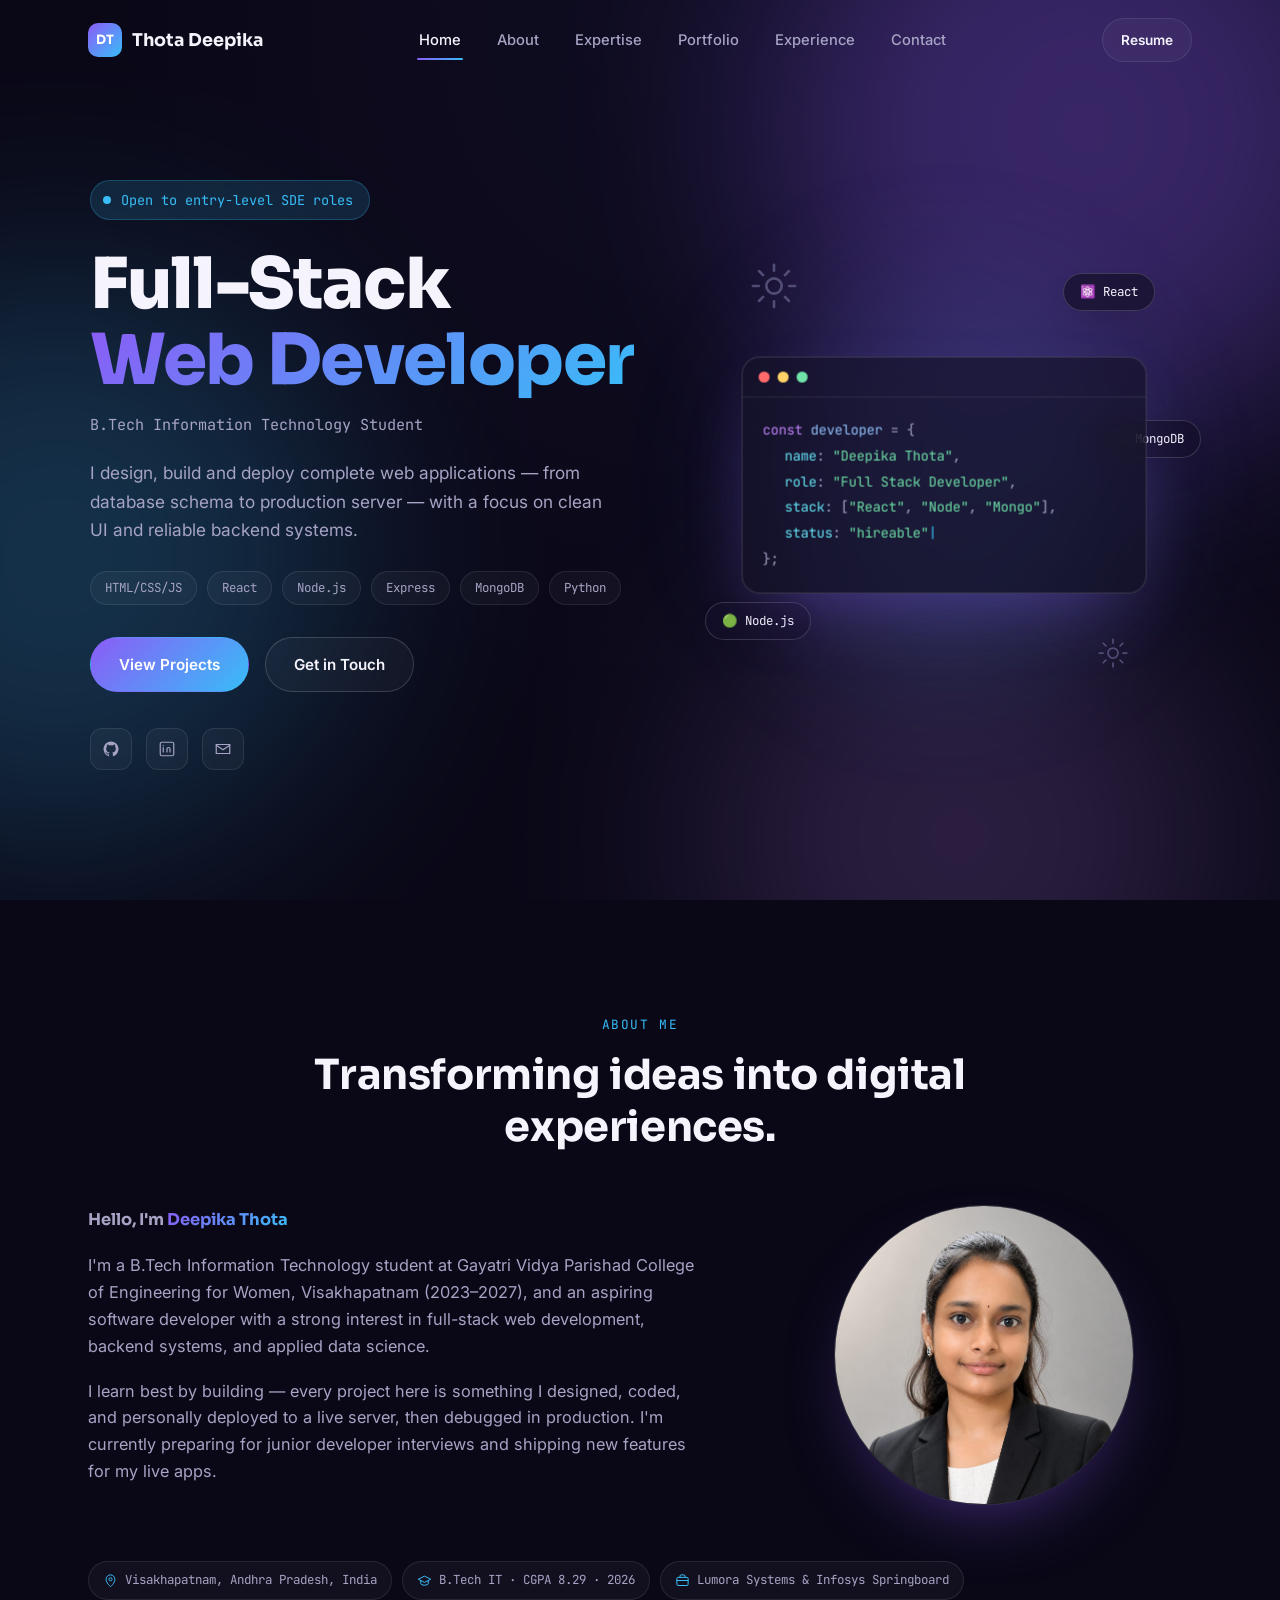
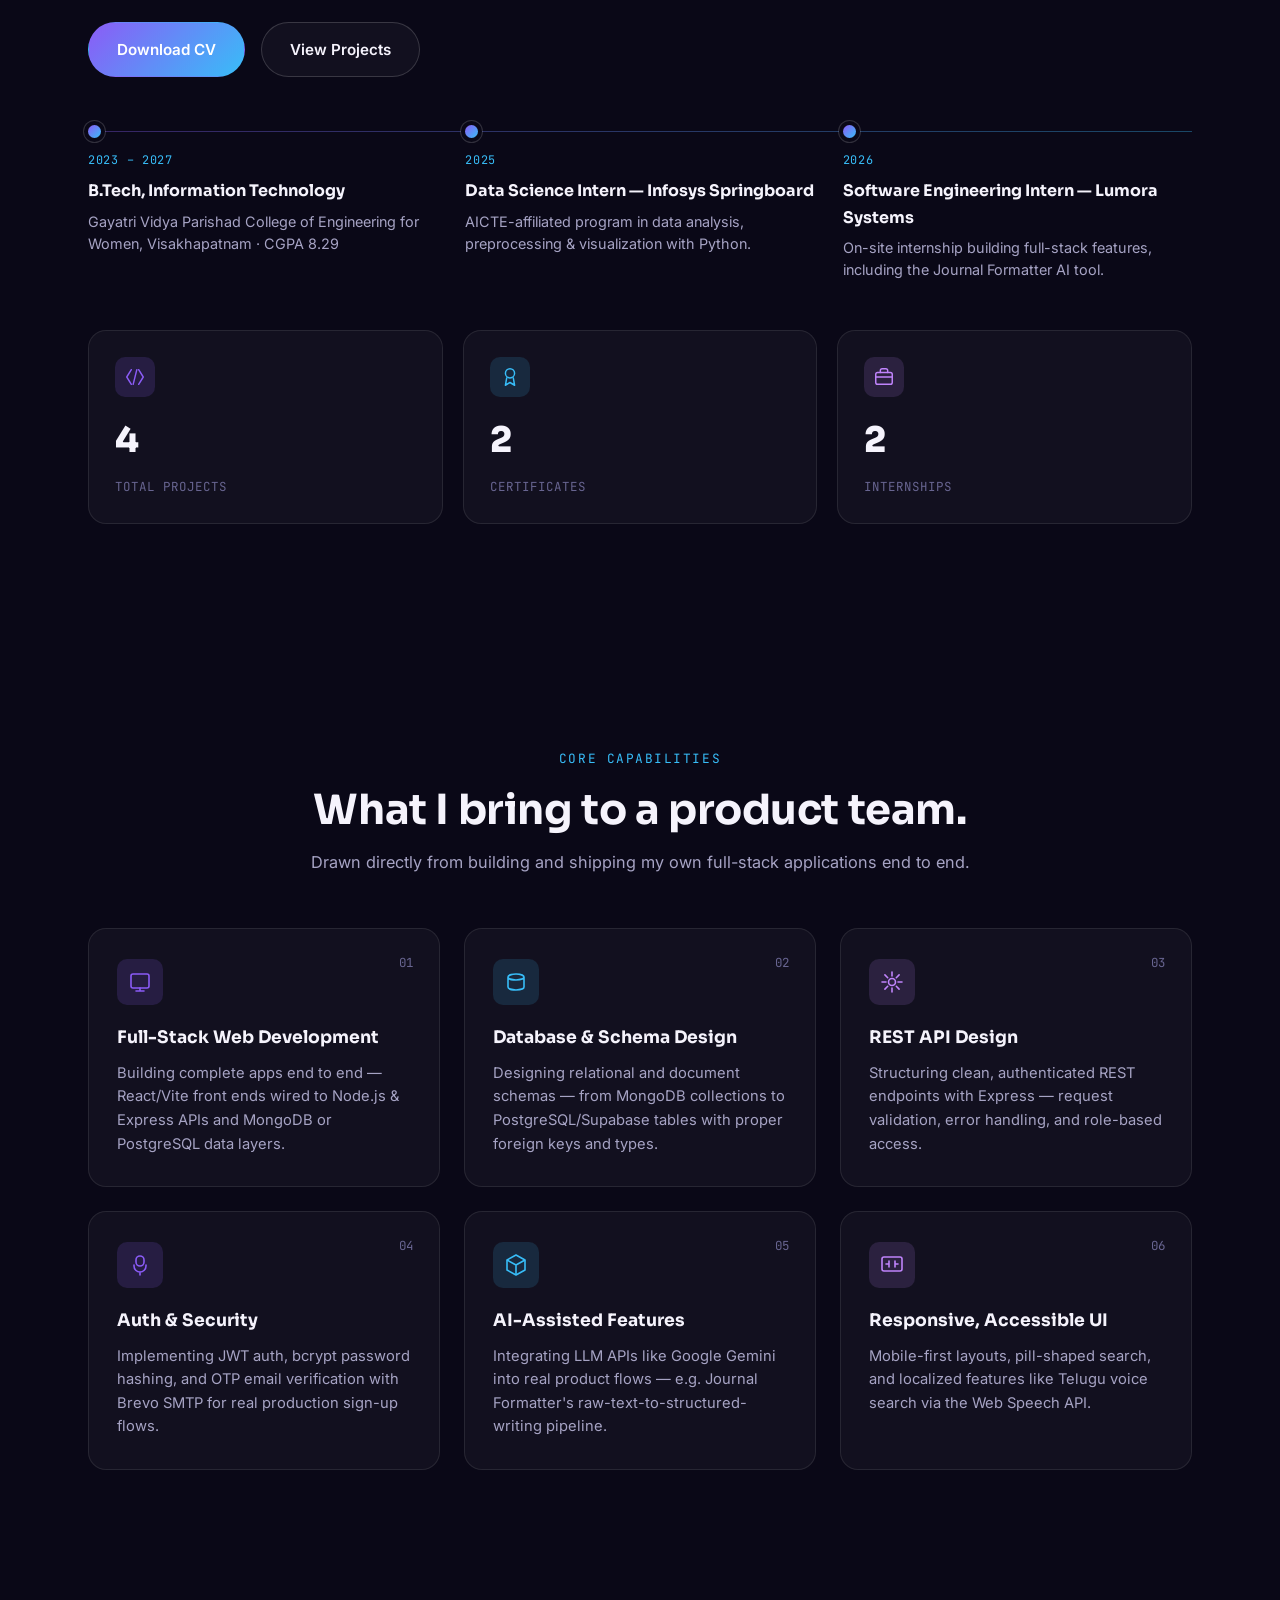
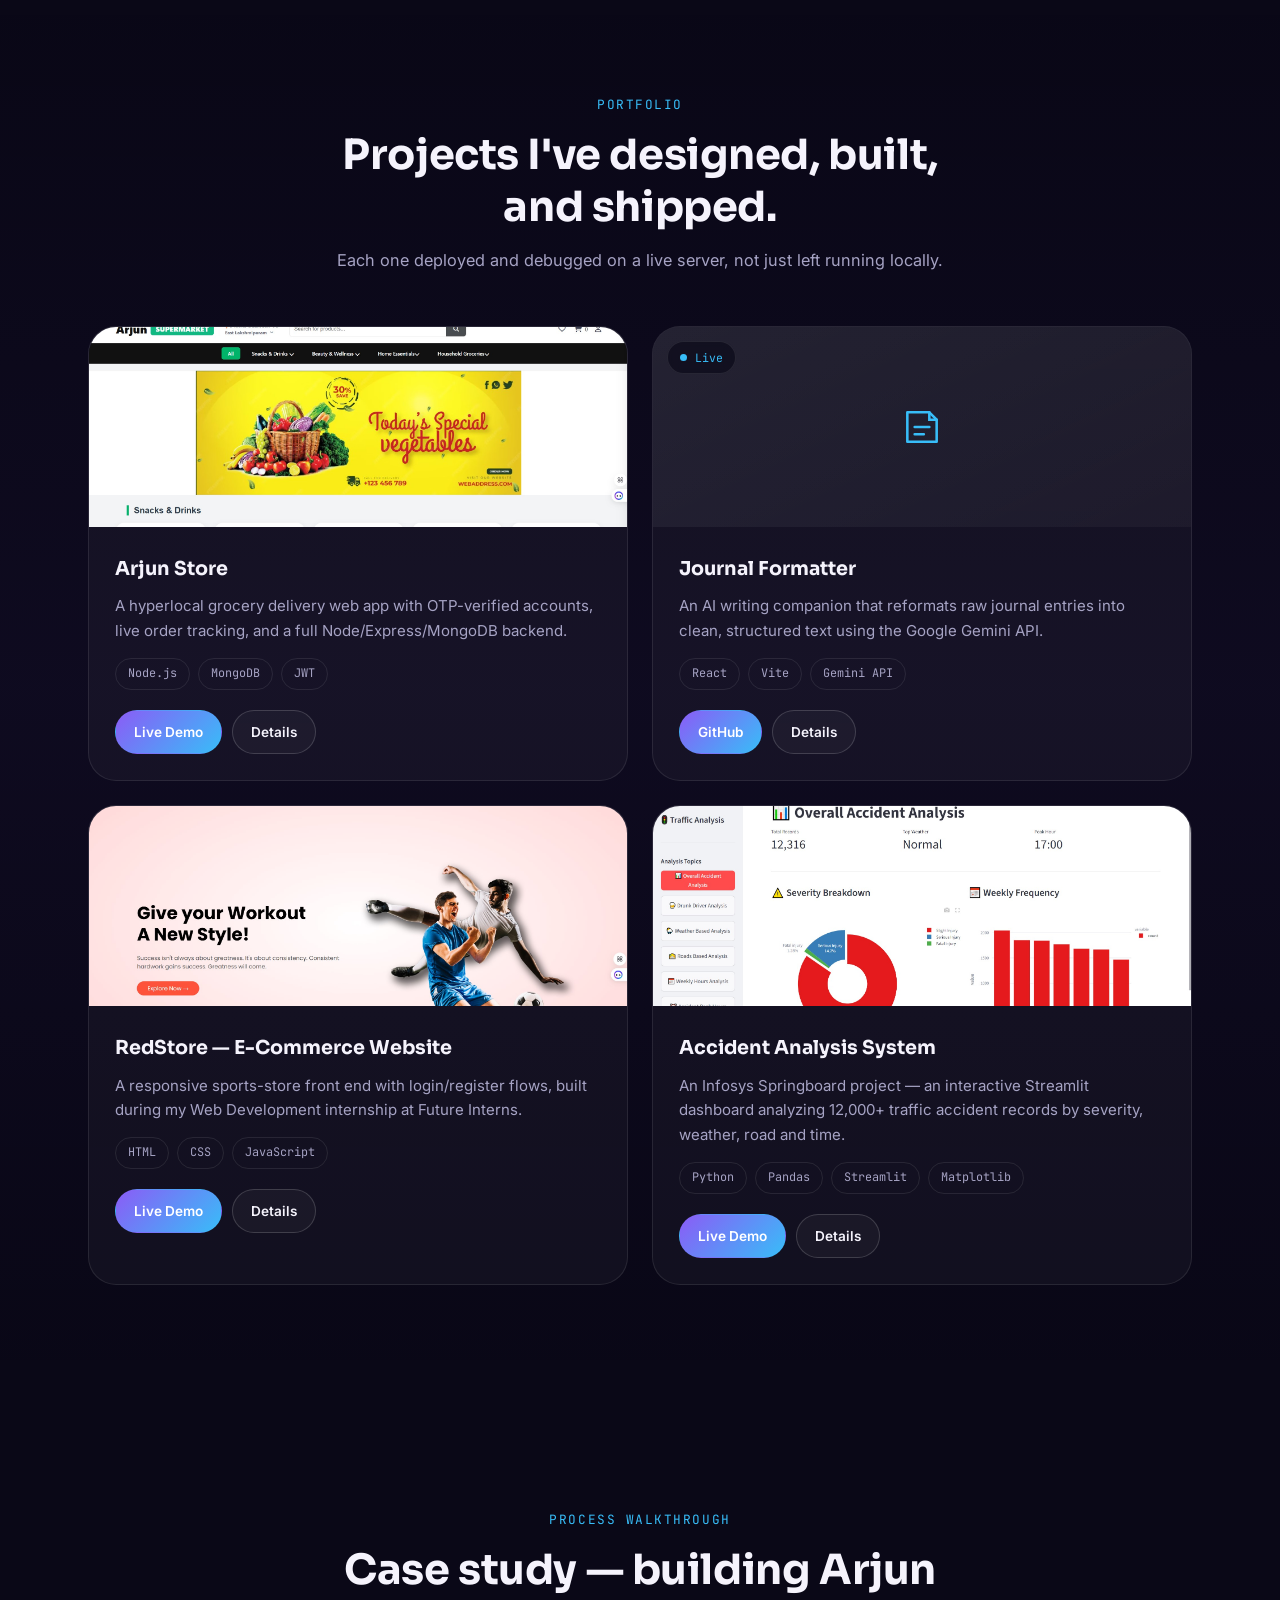
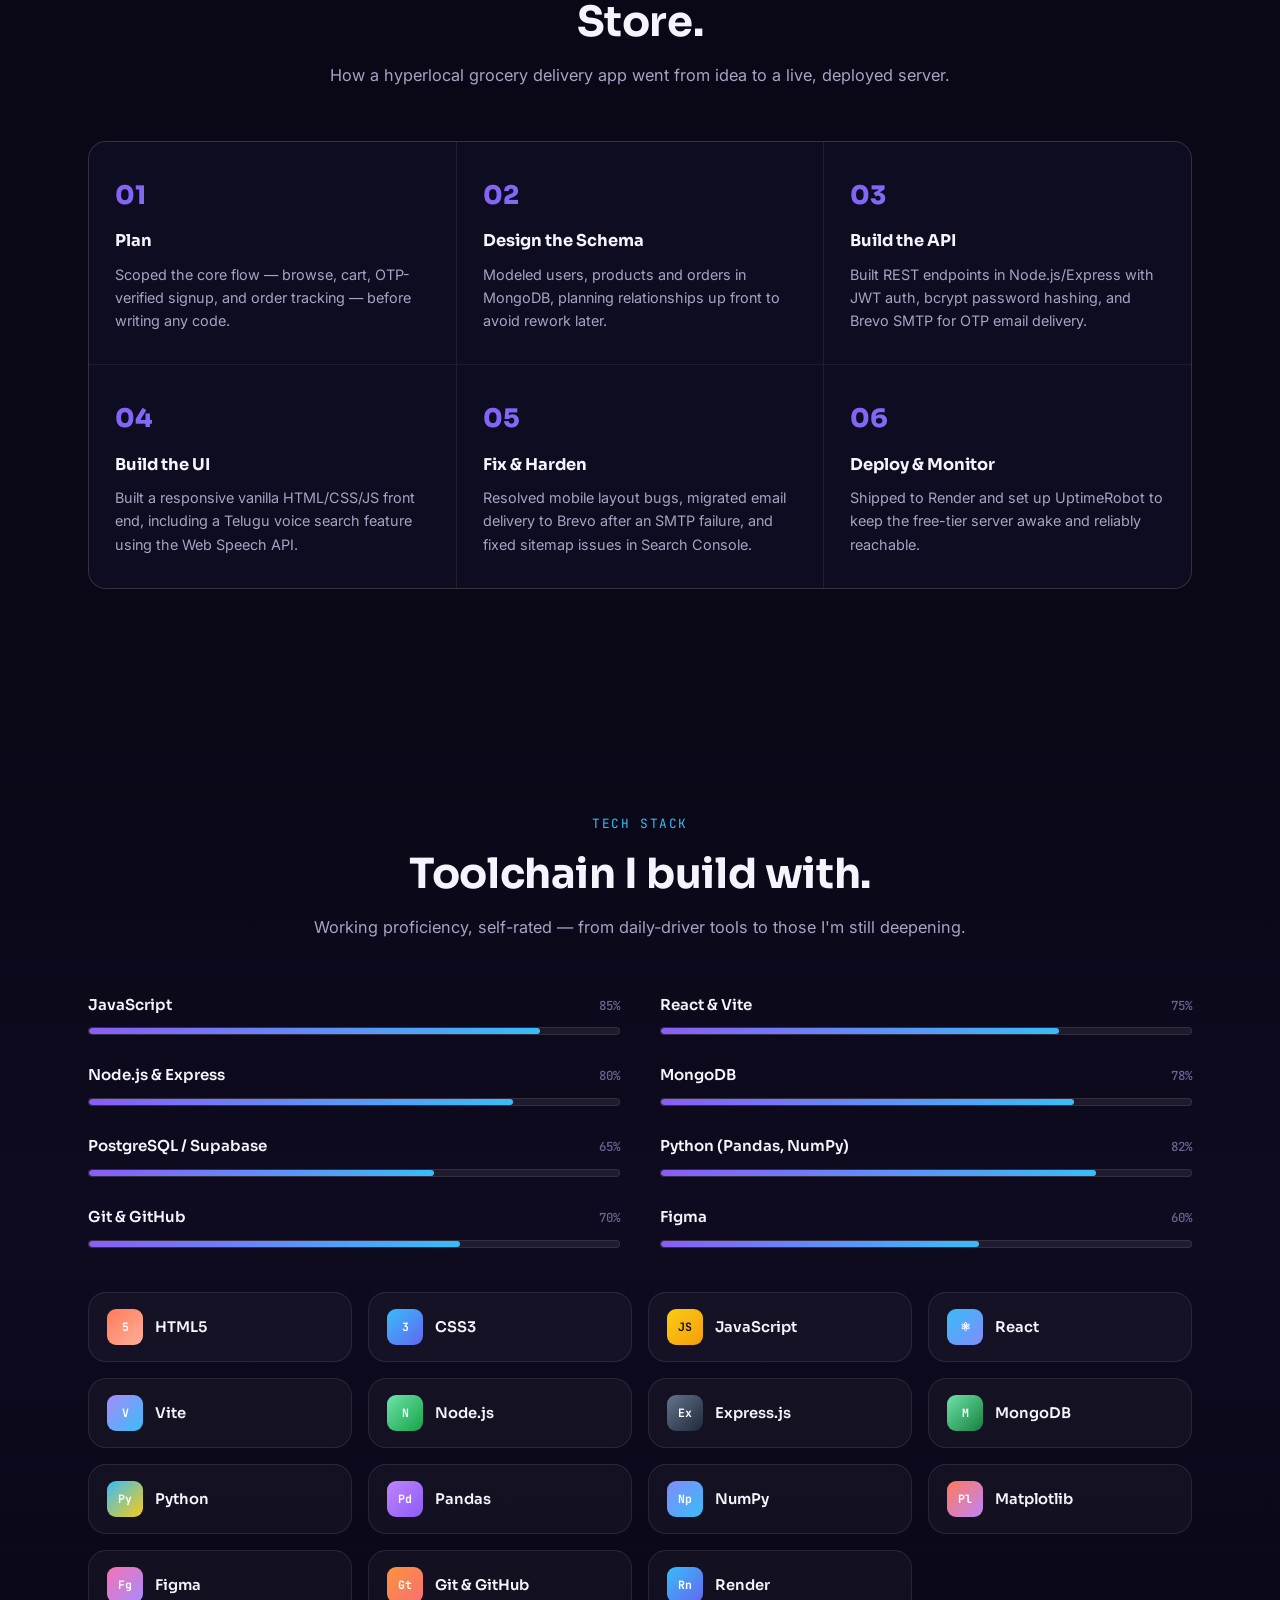
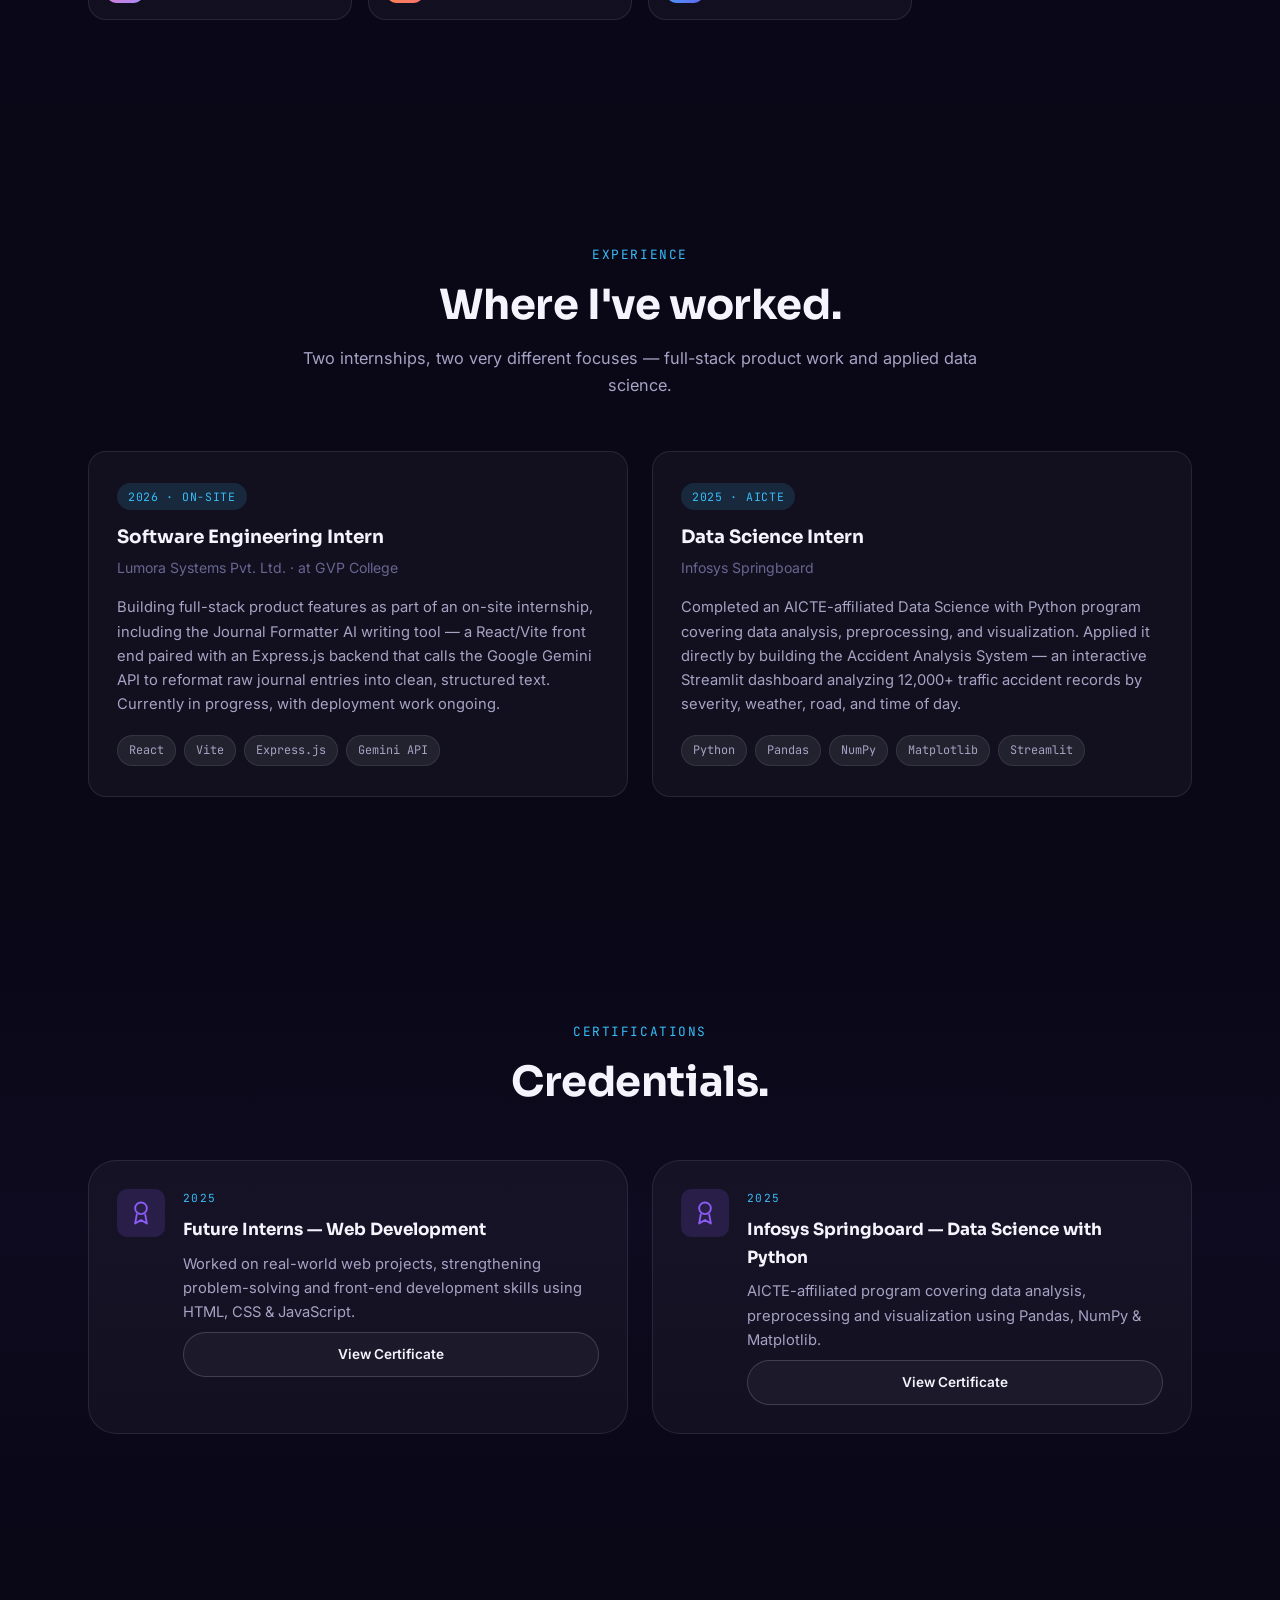
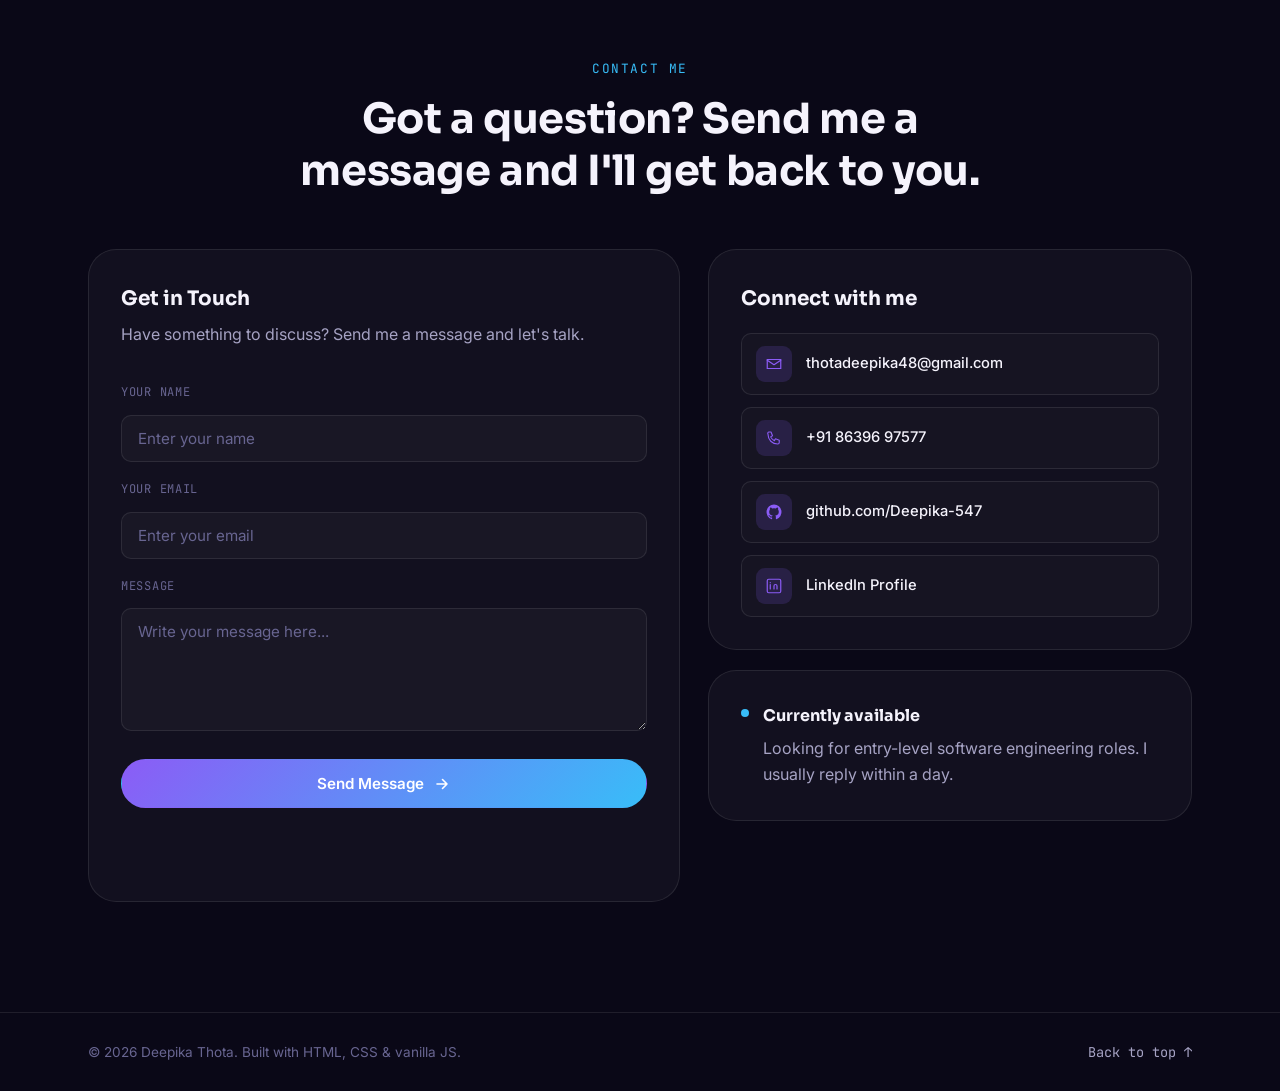
==== commit a342401a: "Add preloader animation on page load" ====
--- a/index.html
+++ b/index.html
@@ -4,7 +4,7 @@
   <meta charset="UTF-8" />
   <meta name="viewport" content="width=device-width, initial-scale=1.0" />
   <title>Deepika Thota | Full Stack Developer Portfolio</title>
-  <meta name="description" content="Portfolio of Deepika Thota — Full Stack Web Developer & B.Tech IT student. Projects, certificates, tech stack and contact." />
+  <meta name="description" content="Portfolio of Deepika Thota — Full Stack Web Developer & B.Tech IT student. Expertise, projects, process, tech stack, experience, certifications and contact." />
 
   <link rel="preconnect" href="https://fonts.googleapis.com">
   <link rel="preconnect" href="https://fonts.gstatic.com" crossorigin>
@@ -14,18 +14,15 @@
 </head>
 <body>
 
-  <!-- Welcome splash -->
-  <div class="splash" id="splash">
-    <div class="splash-glow" aria-hidden="true"></div>
-    <div class="splash-content">
-      <div class="splash-icons" aria-hidden="true">
-        <span><svg width="18" height="18" viewBox="0 0 24 24" fill="none"><path d="M9 4 3 10l6 6M15 4l6 6-6 6" stroke="currentColor" stroke-width="1.6" stroke-linecap="round" stroke-linejoin="round"/></svg></span>
-        <span><svg width="18" height="18" viewBox="0 0 24 24" fill="none"><circle cx="12" cy="8" r="4" stroke="currentColor" stroke-width="1.6"/><path d="M4 20c0-3.3 3.6-6 8-6s8 2.7 8 6" stroke="currentColor" stroke-width="1.6" stroke-linecap="round"/></svg></span>
-        <span><svg width="18" height="18" viewBox="0 0 24 24" fill="none"><path d="M21 11.5a8.4 8.4 0 0 1-1.2 4.4L21 20l-4.2-1.1a8.5 8.5 0 1 1 4.2-7.4Z" stroke="currentColor" stroke-width="1.6" stroke-linejoin="round"/></svg></span>
-      </div>
-      <h1 class="splash-title">Welcome to my <span class="text-gradient">Portfolio Website</span></h1>
-      <p class="splash-sub">// loading experience...</p>
-      <div class="splash-bar"><span></span></div>
+  <!-- Preloader -->
+  <div class="preloader" id="preloader" role="status" aria-live="polite" aria-label="Loading portfolio">
+    <div class="preloader-glow"></div>
+    <div class="preloader-content">
+      <div class="preloader-logo">
+        <span class="preloader-logo-badge">DT</span>
+      </div>
+      <p class="preloader-text">Welcome to my portfolio</p>
+      <div class="preloader-bar"><span class="preloader-bar-fill"></span></div>
     </div>
   </div>
 
@@ -41,13 +38,15 @@
     <div class="nav-wrap">
       <a href="#home" class="logo">
         <span class="logo-badge">DT</span>
-        <span class="logo-text">Deepika Thota</span>
+        <span class="logo-text">Thota Deepika</span>
       </a>
 
       <nav class="nav-links" id="navLinks">
         <a href="#home" class="nav-link" data-nav>Home</a>
         <a href="#about" class="nav-link" data-nav>About</a>
+        <a href="#expertise" class="nav-link" data-nav>Expertise</a>
         <a href="#portfolio" class="nav-link" data-nav>Portfolio</a>
+        <a href="#experience" class="nav-link" data-nav>Experience</a>
         <a href="#contact" class="nav-link" data-nav>Contact</a>
       </nav>
 
@@ -63,7 +62,9 @@
   <div class="mobile-nav" id="mobileNav">
     <a href="#home" class="mobile-link" data-nav>Home</a>
     <a href="#about" class="mobile-link" data-nav>About</a>
+    <a href="#expertise" class="mobile-link" data-nav>Expertise</a>
     <a href="#portfolio" class="mobile-link" data-nav>Portfolio</a>
+    <a href="#experience" class="mobile-link" data-nav>Experience</a>
     <a href="#contact" class="mobile-link" data-nav>Contact</a>
     <a href="THOTA_DEEPIKA.pdf" class="btn btn--primary" download style="margin-top:12px;">Download CV</a>
   </div>
@@ -151,34 +152,66 @@
     </section>
 
     <!-- ABOUT -->
-    <section class="section section--about" id="about">
-      <div class="container">
-
-        <div class="about-section-head reveal" data-reveal>
-          <h2 class="about-section-title">About Me</h2>
-          <p class="about-section-tagline">✦ Transforming ideas into digital experiences ✦</p>
+    <section class="section" id="about">
+      <div class="container">
+        <div class="section-head section-head--center reveal" data-reveal>
+          <span class="section-eyebrow">About Me</span>
+          <h2 class="section-title">Transforming ideas into digital experiences.</h2>
         </div>
 
         <div class="about-grid">
           <div class="about-copy reveal" data-reveal>
-            <p class="about-greeting-small">Hello, I'm</p>
-            <p class="about-greeting">Thota Deepika Lakshmi Nageswari</p>
+            <p class="about-greeting">Hello, I'm <span class="text-gradient">Deepika Thota</span></p>
             <p>
               I'm a B.Tech Information Technology student at Gayatri Vidya Parishad College of
               Engineering for Women, Visakhapatnam (2023–2027), and an aspiring software developer
               with a strong interest in full-stack web development, backend systems, and applied
               data science.
             </p>
-            <div class="about-actions">
-              <a href="THOTA_DEEPIKA.pdf" class="btn btn--primary" download>Download CV</a>
-              <a href="#portfolio" class="btn btn--outline">View Projects</a>
-            </div>
+            <p>
+              I learn best by building — every project here is something I designed, coded, and
+              personally deployed to a live server, then debugged in production. I'm currently
+              preparing for junior developer interviews and shipping new features for my live apps.
+            </p>
           </div>
 
           <div class="about-photo reveal" data-reveal>
             <div class="photo-frame">
               <img src="user.jpg" alt="Portrait of Deepika Thota" loading="lazy" />
             </div>
+          </div>
+        </div>
+
+        <div class="quick-facts reveal" data-reveal>
+          <span class="quick-fact"><svg width="15" height="15" viewBox="0 0 24 24" fill="none"><path d="M12 22s7-6.1 7-12a7 7 0 1 0-14 0c0 5.9 7 12 7 12Z" stroke="currentColor" stroke-width="1.6"/><circle cx="12" cy="10" r="2.5" stroke="currentColor" stroke-width="1.6"/></svg>Visakhapatnam, Andhra Pradesh, India</span>
+          <span class="quick-fact"><svg width="15" height="15" viewBox="0 0 24 24" fill="none"><path d="M22 10 12 5 2 10l10 5 10-5Z" stroke="currentColor" stroke-width="1.6" stroke-linejoin="round"/><path d="M6 12v5c0 1.1 2.7 2.5 6 2.5s6-1.4 6-2.5v-5" stroke="currentColor" stroke-width="1.6" stroke-linejoin="round"/></svg>B.Tech IT · CGPA 8.29 · 2026</span>
+          <span class="quick-fact"><svg width="15" height="15" viewBox="0 0 24 24" fill="none"><rect x="3" y="7" width="18" height="13" rx="2" stroke="currentColor" stroke-width="1.6"/><path d="M8 7V5a2 2 0 0 1 2-2h4a2 2 0 0 1 2 2v2M3 12h18" stroke="currentColor" stroke-width="1.6" stroke-linecap="round"/></svg>Lumora Systems &amp; Infosys Springboard</span>
+        </div>
+
+        <div class="about-actions">
+          <a href="THOTA_DEEPIKA.pdf" class="btn btn--primary" download>Download CV</a>
+          <a href="#portfolio" class="btn btn--outline">View Projects</a>
+        </div>
+
+        <!-- Mini education/experience timeline -->
+        <div class="mini-timeline reveal" data-reveal>
+          <div class="mini-timeline-item">
+            <span class="mini-timeline-dot"></span>
+            <span class="mini-timeline-date">2023 – 2027</span>
+            <h4>B.Tech, Information Technology</h4>
+            <p>Gayatri Vidya Parishad College of Engineering for Women, Visakhapatnam · CGPA 8.29</p>
+          </div>
+          <div class="mini-timeline-item">
+            <span class="mini-timeline-dot"></span>
+            <span class="mini-timeline-date">2025</span>
+            <h4>Data Science Intern — Infosys Springboard</h4>
+            <p>AICTE-affiliated program in data analysis, preprocessing &amp; visualization with Python.</p>
+          </div>
+          <div class="mini-timeline-item">
+            <span class="mini-timeline-dot"></span>
+            <span class="mini-timeline-date">2026</span>
+            <h4>Software Engineering Intern — Lumora Systems</h4>
+            <p>On-site internship building full-stack features, including the Journal Formatter AI tool.</p>
           </div>
         </div>
 
@@ -208,243 +241,332 @@
       </div>
     </section>
 
+    <!-- EXPERTISE -->
+    <section class="section" id="expertise">
+      <div class="container">
+        <div class="section-head section-head--center reveal" data-reveal>
+          <span class="section-eyebrow">Core Capabilities</span>
+          <h2 class="section-title">What I bring to a product team.</h2>
+          <p class="section-sub">Drawn directly from building and shipping my own full-stack applications end to end.</p>
+        </div>
+
+        <div class="expertise-grid">
+          <div class="expertise-card reveal" data-reveal>
+            <span class="expertise-num">01</span>
+            <div class="expertise-icon"><svg width="24" height="24" viewBox="0 0 24 24" fill="none"><rect x="3" y="4" width="18" height="14" rx="2" stroke="currentColor" stroke-width="1.6"/><path d="M8 21h8M12 18v3" stroke="currentColor" stroke-width="1.6" stroke-linecap="round"/></svg></div>
+            <h3>Full-Stack Web Development</h3>
+            <p>Building complete apps end to end — React/Vite front ends wired to Node.js &amp; Express APIs and MongoDB or PostgreSQL data layers.</p>
+          </div>
+
+          <div class="expertise-card reveal" data-reveal>
+            <span class="expertise-num">02</span>
+            <div class="expertise-icon"><svg width="24" height="24" viewBox="0 0 24 24" fill="none"><path d="M4 7a8 3 0 0 0 16 0M4 7a8 3 0 0 1 16 0M4 7v10a8 3 0 0 0 16 0V7" stroke="currentColor" stroke-width="1.6"/></svg></div>
+            <h3>Database &amp; Schema Design</h3>
+            <p>Designing relational and document schemas — from MongoDB collections to PostgreSQL/Supabase tables with proper foreign keys and types.</p>
+          </div>
+
+          <div class="expertise-card reveal" data-reveal>
+            <span class="expertise-num">03</span>
+            <div class="expertise-icon"><svg width="24" height="24" viewBox="0 0 24 24" fill="none"><path d="M12 2v4M12 18v4M4.9 4.9l2.8 2.8M16.3 16.3l2.8 2.8M2 12h4M18 12h4M4.9 19.1l2.8-2.8M16.3 7.7l2.8-2.8" stroke="currentColor" stroke-width="1.6" stroke-linecap="round"/><circle cx="12" cy="12" r="3.5" stroke="currentColor" stroke-width="1.6"/></svg></div>
+            <h3>REST API Design</h3>
+            <p>Structuring clean, authenticated REST endpoints with Express — request validation, error handling, and role-based access.</p>
+          </div>
+
+          <div class="expertise-card reveal" data-reveal>
+            <span class="expertise-num">04</span>
+            <div class="expertise-icon"><svg width="24" height="24" viewBox="0 0 24 24" fill="none"><path d="M12 3a4 4 0 0 1 4 4v2a4 4 0 0 1-8 0V7a4 4 0 0 1 4-4Z" stroke="currentColor" stroke-width="1.6"/><path d="M6 12v1a6 6 0 0 0 12 0v-1M12 19v3" stroke="currentColor" stroke-width="1.6" stroke-linecap="round"/></svg></div>
+            <h3>Auth &amp; Security</h3>
+            <p>Implementing JWT auth, bcrypt password hashing, and OTP email verification with Brevo SMTP for real production sign-up flows.</p>
+          </div>
+
+          <div class="expertise-card reveal" data-reveal>
+            <span class="expertise-num">05</span>
+            <div class="expertise-icon"><svg width="24" height="24" viewBox="0 0 24 24" fill="none"><path d="M12 2 3 7v10l9 5 9-5V7l-9-5Z" stroke="currentColor" stroke-width="1.6" stroke-linejoin="round"/><path d="M3 7l9 5 9-5M12 12v10" stroke="currentColor" stroke-width="1.6" stroke-linejoin="round"/></svg></div>
+            <h3>AI-Assisted Features</h3>
+            <p>Integrating LLM APIs like Google Gemini into real product flows — e.g. Journal Formatter's raw-text-to-structured-writing pipeline.</p>
+          </div>
+
+          <div class="expertise-card reveal" data-reveal>
+            <span class="expertise-num">06</span>
+            <div class="expertise-icon"><svg width="24" height="24" viewBox="0 0 24 24" fill="none"><rect x="2" y="4" width="20" height="14" rx="2" stroke="currentColor" stroke-width="1.6"/><path d="M9 8v6M15 8v6M6 11h2M16 11h2" stroke="currentColor" stroke-width="1.6" stroke-linecap="round"/></svg></div>
+            <h3>Responsive, Accessible UI</h3>
+            <p>Mobile-first layouts, pill-shaped search, and localized features like Telugu voice search via the Web Speech API.</p>
+          </div>
+        </div>
+      </div>
+    </section>
+
     <!-- PORTFOLIO SHOWCASE -->
     <section class="section section--alt" id="portfolio">
       <div class="container">
         <div class="section-head section-head--center reveal" data-reveal>
-          <h2 class="portfolio-showcase-title">Portfolio Showcase</h2>
-          <p class="portfolio-showcase-sub">Explore my journey through projects, certifications, and technical expertise. Each section represents a milestone in my continuous learning path.</p>
-        </div>
-
-        <!-- Tabs -->
-        <div class="tabs reveal" data-reveal>
-          <button class="tab active" data-tab="projects">
-            <svg width="15" height="15" viewBox="0 0 24 24" fill="none"><rect x="3" y="3" width="8" height="8" rx="1.5" stroke="currentColor" stroke-width="1.8"/><rect x="13" y="3" width="8" height="8" rx="1.5" stroke="currentColor" stroke-width="1.8"/><rect x="3" y="13" width="8" height="8" rx="1.5" stroke="currentColor" stroke-width="1.8"/><rect x="13" y="13" width="8" height="8" rx="1.5" stroke="currentColor" stroke-width="1.8"/></svg>
-            Projects
-          </button>
-          <button class="tab" data-tab="certificates">
-            <svg width="15" height="15" viewBox="0 0 24 24" fill="none"><circle cx="12" cy="8" r="5" stroke="currentColor" stroke-width="1.8"/><path d="M8.5 12.5 7 21l5-3 5 3-1.5-8.5" stroke="currentColor" stroke-width="1.8" stroke-linejoin="round"/></svg>
-            Certificates
-          </button>
-          <button class="tab" data-tab="techstack">
-            <svg width="15" height="15" viewBox="0 0 24 24" fill="none"><path d="M9 4 3 10l6 6M15 4l6 6-6 6" stroke="currentColor" stroke-width="1.8" stroke-linecap="round" stroke-linejoin="round"/></svg>
-            Tech Stack
-          </button>
-          <span class="tab-indicator" id="tabIndicator"></span>
-        </div>
-
-        <!-- Projects panel -->
+          <span class="section-eyebrow">Portfolio</span>
+          <h2 class="section-title">Projects I've designed, built, and shipped.</h2>
+          <p class="section-sub">Each one deployed and debugged on a live server, not just left running locally.</p>
+        </div>
+
         <div class="tab-panel active" id="panel-projects">
-          <div class="ref-cards-grid">
-
-            <article class="ref-card reveal" data-reveal>
-              <div class="ref-card-media">
-                <img src="web.jpg" alt="Arjun-stor| onlice grocery store preview" loading="lazy" />
-              </div>
-              <div class="ref-card-body">
+          <div class="cards-grid">
+
+            <article class="proj-card reveal" data-reveal>
+              <div class="proj-media">
+                <img src="web.jpg" alt="Arjun store| Online grocery store" loading="lazy" />
+              </div>
+              <div class="proj-body">
                 <h3>Arjun Store</h3>
                 <p>A hyperlocal grocery delivery web app with OTP-verified accounts, live order tracking, and a full Node/Express/MongoDB backend.</p>
-              </div>
-              <div class="ref-card-footer">
-                <a href="https://arjun-store.onrender.com" target="_blank" rel="noopener" class="ref-btn ref-btn--primary">Live Demo</a>
-                <a href="arjun-store.html" class="ref-btn ref-btn--outline">Details</a>
+                <div class="proj-tags">
+                  <span>Node.js</span><span>MongoDB</span><span>JWT</span>
+                </div>
+                <div class="proj-links">
+                  <a href="https://arjun-store.onrender.com" target="_blank" rel="noopener" class="btn btn--primary btn--sm">Live Demo</a>
+                  <a href="arjun-store.html" class="btn btn--outline btn--sm">Details</a>
+                </div>
               </div>
             </article>
 
-            <article class="ref-card reveal" data-reveal>
-              <div class="ref-card-media ref-card-media--icon">
-                <svg width="48" height="48" viewBox="0 0 24 24" fill="none"><path d="M4 4h12l4 4v12H4V4Z" stroke="currentColor" stroke-width="1.2" stroke-linejoin="round"/><path d="M16 4v4h4M8 12h8M8 16h5" stroke="currentColor" stroke-width="1.2" stroke-linecap="round"/></svg>
-                <span class="ref-live-badge"><span class="pulse"></span> Live</span>
-              </div>
-              <div class="ref-card-body">
+            <article class="proj-card reveal" data-reveal>
+              <div class="proj-media proj-media--icon">
+                <svg width="44" height="44" viewBox="0 0 24 24" fill="none"><path d="M4 4h12l4 4v12H4V4Z" stroke="currentColor" stroke-width="1.4" stroke-linejoin="round"/><path d="M16 4v4h4M8 12h8M8 16h5" stroke="currentColor" stroke-width="1.4" stroke-linecap="round"/></svg>
+                <span class="proj-badge"><span class="pulse"></span> Live</span>
+              </div>
+              <div class="proj-body">
                 <h3>Journal Formatter</h3>
                 <p>An AI writing companion that reformats raw journal entries into clean, structured text using the Google Gemini API.</p>
-              </div>
-              <div class="ref-card-footer">
-                <a href="https://github.com/Deepika-547/Journal-formatter" target="_blank" rel="noopener" class="ref-btn ref-btn--primary">GitHub</a>
-                <a href="journal-formatter.html" class="ref-btn ref-btn--outline">Details</a>
+                <div class="proj-tags">
+                  <span>React</span><span>Vite</span><span>Gemini API</span>
+                </div>
+                <div class="proj-links">
+                  <a href="https://github.com/Deepika-547/Journal-formatter" target="_blank" rel="noopener" class="btn btn--primary btn--sm">GitHub</a>
+                  <a href="journal-formatter.html" class="btn btn--outline btn--sm">Details</a>
+                </div>
               </div>
             </article>
 
-            <article class="ref-card reveal" data-reveal>
-              <div class="ref-card-media">
-                <img src="redstore.jpg" alt="RedStore e-commerce preview" loading="lazy" />
-              </div>
-              <div class="ref-card-body">
-                <h3>RedStore — E-Commerce</h3>
-                <p>A responsive sports-store front end with login/register flows, built during my internship at Future Interns.</p>
-              </div>
-              <div class="ref-card-footer">
-                <a href="https://deepika-547.github.io/E-commerce-website/index.html" target="_blank" rel="noopener" class="ref-btn ref-btn--primary">Live Demo</a>
-                <a href="ecommerce.html" class="ref-btn ref-btn--outline">Details</a>
+            <article class="proj-card reveal" data-reveal>
+              <div class="proj-media">
+                <img src="redstore.jpg" alt="RedStore e-commerce website preview" loading="lazy" />
+              </div>
+              <div class="proj-body">
+                <h3>RedStore — E-Commerce Website</h3>
+                <p>A responsive sports-store front end with login/register flows, built during my Web Development internship at Future Interns.</p>
+                <div class="proj-tags">
+                  <span>HTML</span><span>CSS</span><span>JavaScript</span>
+                </div>
+                <div class="proj-links">
+                  <a href="https://deepika-547.github.io/E-commerce-website/index.html" target="_blank" rel="noopener" class="btn btn--primary btn--sm">Live Demo</a>
+                  <a href="ecommerce.html" class="btn btn--outline btn--sm">Details</a>
+                </div>
               </div>
             </article>
 
-            <article class="ref-card reveal" data-reveal>
-              <div class="ref-card-media">
-                <img src="overall.jpg" alt="Accident Analysis System preview" loading="lazy" />
-              </div>
-              <div class="ref-card-body">
+            <article class="proj-card reveal" data-reveal>
+              <div class="proj-media">
+                <img src="overall.jpg" alt="Accident Analysis System dashboard preview" loading="lazy" />
+              </div>
+              <div class="proj-body">
                 <h3>Accident Analysis System</h3>
-                <p>Interactive Streamlit dashboard analyzing 12,000+ traffic accident records by severity, weather, road and time.</p>
-              </div>
-              <div class="ref-card-footer">
-                <a href="https://accident-analysis-system-kbsu8but2bcuktr3gekxkt.streamlit.app/" target="_blank" rel="noopener" class="ref-btn ref-btn--primary">Live Demo</a>
-                <a href="data-science.html" class="ref-btn ref-btn--outline">Details</a>
+                <p>An Infosys Springboard project — an interactive Streamlit dashboard analyzing 12,000+ traffic accident records by severity, weather, road and time.</p>
+                <div class="proj-tags">
+                  <span>Python</span><span>Pandas</span><span>Streamlit</span><span>Matplotlib</span>
+                </div>
+                <div class="proj-links">
+                  <a href="https://accident-analysis-system-kbsu8but2bcuktr3gekxkt.streamlit.app/" target="_blank" rel="noopener" class="btn btn--primary btn--sm">Live Demo</a>
+                  <a href="data-science.html" class="btn btn--outline btn--sm">Details</a>
+                </div>
               </div>
             </article>
 
           </div>
         </div>
-
-        <!-- Certificates panel -->
-        <div class="tab-panel" id="panel-certificates">
-          <div class="cards-grid cards-grid--certs">
-
-            <article class="cert-card reveal" data-reveal>
-              <div class="cert-icon">
-                <svg width="28" height="28" viewBox="0 0 24 24" fill="none"><circle cx="12" cy="8" r="5" stroke="currentColor" stroke-width="1.6"/><path d="M8.5 12.5 7 21l5-3 5 3-1.5-8.5" stroke="currentColor" stroke-width="1.6" stroke-linejoin="round"/></svg>
-              </div>
-              <div class="cert-body">
-                <span class="proj-kicker">2025</span>
-                <h3>Future Interns — Web Development</h3>
-                <p>Worked on real-world web projects, strengthening problem-solving and front-end development skills using HTML, CSS &amp; JavaScript.</p>
-                <a href="future_interns.jpeg" target="_blank" rel="noopener" class="btn btn--outline btn--sm">View Certificate</a>
-              </div>
-            </article>
-
-            <article class="cert-card reveal" data-reveal>
-              <div class="cert-icon">
-                <svg width="28" height="28" viewBox="0 0 24 24" fill="none"><circle cx="12" cy="8" r="5" stroke="currentColor" stroke-width="1.6"/><path d="M8.5 12.5 7 21l5-3 5 3-1.5-8.5" stroke="currentColor" stroke-width="1.6" stroke-linejoin="round"/></svg>
-              </div>
-              <div class="cert-body">
-                <span class="proj-kicker">2025</span>
-                <h3>Infosys Springboard — Data Science with Python</h3>
-                <p>AICTE-affiliated program covering data analysis, preprocessing and visualization using Pandas, NumPy &amp; Matplotlib.</p>
-                <a href="internshipclg.jpeg" target="_blank" rel="noopener" class="btn btn--outline btn--sm">View Certificate</a>
-              </div>
-            </article>
-
-          </div>
-        </div>
-
-        <!-- Tech stack panel -->
-        <div class="tab-panel" id="panel-techstack">
-          <div class="tech-grid">
-
-            <div class="tech-tile reveal" data-reveal>
-              <span class="tech-tile-icon">
-                <svg width="26" height="26" viewBox="0 0 24 24"><path fill="#E44D26" d="M3 2h18l-1.6 18L12 22l-6.4-2Z"/><path fill="#F16529" d="M12 4v16.4l5.2-1.4L18.6 4Z"/><path fill="#FFFFFF" d="M12 7H7.2l.2 2H12v2H7.6l.3 3.2H12v2H8.1L8 14.2h2.1l.1 1.2 1.8.5 1.8-.5.2-2H12v-2h2.1l.2-2H12V9h4.4l.2-2Z" opacity="0.0"/><path fill="#EBEBEB" d="M12 7v2h2.7l-.2 2H12v2h2.3l-.2 2.2L12 16l-2.1-.6-.1-1.5H8.1l.2 2.5 3.7 1 3.7-1 .5-5.6.05-.6.3-3.4H12Z"/></svg>
-              </span>
-              <span class="tech-tile-label">HTML5</span>
-            </div>
-
-            <div class="tech-tile reveal" data-reveal>
-              <span class="tech-tile-icon">
-                <svg width="26" height="26" viewBox="0 0 24 24"><path fill="#1572B6" d="M3 2h18l-1.6 18L12 22l-6.4-2Z"/><path fill="#33A9DC" d="M12 4v16.4l5.2-1.4L18.6 4Z"/><path fill="#EBEBEB" d="M12 7H7.4l.2 2H12v2H7.8l.5 5.5 3.7 1 3.7-1 .4-4.5H12v-2h4.4l-.4 4-.1.9-.1.6-3.8 1-3.8-1-.3-2.9h2l.1 1.4 2 .5 2-.5.2-2.1H8.3l-.5-5.5H12Z"/></svg>
-              </span>
-              <span class="tech-tile-label">CSS3</span>
-            </div>
-
-            <div class="tech-tile reveal" data-reveal>
-              <span class="tech-tile-icon">
-                <svg width="26" height="26" viewBox="0 0 24 24"><rect width="24" height="24" rx="4" fill="#F7DF1E"/><path fill="#1A1A1A" d="M16.3 14.6c.3.5.7.9 1.4.9.6 0 1-.3 1-.7 0-.5-.4-.7-1.1-1l-.4-.2c-1.1-.5-1.9-1.1-1.9-2.4 0-1.2.9-2.1 2.4-2.1 1 0 1.8.4 2.3 1.3l-1.3.8c-.3-.5-.5-.7-1-.7-.4 0-.7.3-.7.7 0 .5.3.6.9.9l.4.2c1.3.6 2.1 1.1 2.1 2.5 0 1.4-1.1 2.2-2.6 2.2-1.5 0-2.4-.7-2.9-1.6Zm-5.7.1c.2.4.5.8 1 .8.5 0 .8-.2.8-1v-5.4h1.6v5.4c0 1.6-.9 2.4-2.3 2.4-1.2 0-1.9-.6-2.3-1.4Z"/></svg>
-              </span>
-              <span class="tech-tile-label">JavaScript</span>
-            </div>
-
-            <div class="tech-tile reveal" data-reveal>
-              <span class="tech-tile-icon">
-                <svg width="28" height="28" viewBox="0 0 24 24"><circle cx="12" cy="12" r="2.2" fill="#61DAFB"/><g fill="none" stroke="#61DAFB" stroke-width="1.1"><ellipse cx="12" cy="12" rx="10" ry="4.2"/><ellipse cx="12" cy="12" rx="10" ry="4.2" transform="rotate(60 12 12)"/><ellipse cx="12" cy="12" rx="10" ry="4.2" transform="rotate(120 12 12)"/></g></svg>
-              </span>
-              <span class="tech-tile-label">React</span>
-            </div>
-
-            <div class="tech-tile reveal" data-reveal>
-              <span class="tech-tile-icon">
-                <svg width="26" height="26" viewBox="0 0 24 24"><path fill="#646CFF" d="M21.8 4.3 12.6 21a.7.7 0 0 1-1.2 0L2.2 4.3a.7.7 0 0 1 .7-1l9 1.7 8.9-1.7a.7.7 0 0 1 .8 1Z"/><path fill="#FFDD35" d="M16.3 3.6 11.9 11l-.3 5.8-1.5-7.6-4.6-5Z"/></svg>
-              </span>
-              <span class="tech-tile-label">Vite</span>
-            </div>
-
-            <div class="tech-tile reveal" data-reveal>
-              <span class="tech-tile-icon">
-                <svg width="26" height="26" viewBox="0 0 24 24"><path fill="#539E43" d="M12 1.5 21 6.5v11L12 22.5 3 17.5v-11Z"/><path fill="#FFFFFF" d="M9.6 9.2v6.6h-1.4V9.2Zm2.3 0 2.5 3.7V9.2h1.4v6.6h-1.3l-2.5-3.7v3.7H10.6V9.2Z"/></svg>
-              </span>
-              <span class="tech-tile-label">Node.js</span>
-            </div>
-
-            <div class="tech-tile reveal" data-reveal>
-              <span class="tech-tile-icon">
-                <svg width="26" height="26" viewBox="0 0 24 24"><rect width="24" height="24" rx="5" fill="#1A1A1A"/><path fill="#FFFFFF" d="M3.5 15.5 7.8 12 3.5 8.5h2.1L9 11.3v1.4L5.6 15.5ZM10.5 8.5h6.8L19 10h-6.8v1.3H18v1.4h-5.8V14H19l-1.7 1.5h-6.8Z"/></svg>
-              </span>
-              <span class="tech-tile-label">Express</span>
-            </div>
-
-            <div class="tech-tile reveal" data-reveal>
-              <span class="tech-tile-icon">
-                <svg width="26" height="26" viewBox="0 0 24 24"><path fill="#47A248" d="M12 2C9 5 7 8.5 7 12.5c0 3.6 1.9 6.4 4.2 7.7.3.2.6.2.8 0C14.4 18.9 17 16.1 17 12.5 17 8.5 15 5 12 2Z"/><path fill="#FFFFFF" d="M11.6 6.5h.8v13.8l-.8-.4Z"/></svg>
-              </span>
-              <span class="tech-tile-label">MongoDB</span>
-            </div>
-
-            <div class="tech-tile reveal" data-reveal>
-              <span class="tech-tile-icon">
-                <svg width="26" height="26" viewBox="0 0 24 24"><path fill="#3776AB" d="M11.9 1.5c-4.7 0-4.4 2-4.4 2v2.1h4.5v.6H5.6S2 6 2 10.8s3.1 4.6 3.1 4.6h1.8v-2.3s-.1-3.1 3-3.1h4.2s2.9.1 2.9-2.8V4.3s.4-2.8-4.3-2.8Zm-2.5 1.4a.9.9 0 1 1 0 1.7.9.9 0 0 1 0-1.7Z"/><path fill="#FFD43B" d="M12.1 22.5c4.7 0 4.4-2 4.4-2v-2.1h-4.5v-.6h6.4s3.6.4 3.6-4.4-3.1-4.6-3.1-4.6h-1.8v2.3s.1 3.1-3 3.1H9.9s-2.9-.1-2.9 2.8v3.1s-.4 2.8 4.3 2.8Zm2.5-1.4a.9.9 0 1 1 0-1.7.9.9 0 0 1 0 1.7Z"/></svg>
-              </span>
-              <span class="tech-tile-label">Python</span>
-            </div>
-
-            <div class="tech-tile reveal" data-reveal>
-              <span class="tech-tile-icon">
-                <svg width="26" height="26" viewBox="0 0 24 24"><rect width="24" height="24" rx="5" fill="#150458"/><rect x="4" y="5" width="3" height="3" fill="#E70488"/><rect x="4" y="10" width="3" height="9" fill="#E70488"/><rect x="9" y="5" width="3" height="14" fill="#9B59B6"/><rect x="14" y="10" width="3" height="9" fill="#E70488"/><rect x="14" y="5" width="3" height="3" fill="#E70488"/></svg>
-              </span>
-              <span class="tech-tile-label">Pandas</span>
-            </div>
-
-            <div class="tech-tile reveal" data-reveal>
-              <span class="tech-tile-icon">
-                <svg width="26" height="26" viewBox="0 0 24 24"><rect width="24" height="24" rx="5" fill="#013243"/><path fill="#4DABCF" d="M3 12 9 5v4l-3.5 3L9 15v4Z"/><path fill="#FFFFFF" d="M21 12 15 19v-4l3.5-3L15 9V5Z"/></svg>
-              </span>
-              <span class="tech-tile-label">NumPy</span>
-            </div>
-
-            <div class="tech-tile reveal" data-reveal>
-              <span class="tech-tile-icon">
-                <svg width="26" height="26" viewBox="0 0 24 24"><rect width="24" height="24" rx="5" fill="#11557C"/><path fill="#FFFFFF" d="M4 17V9h2v8Zm5 0V6h2v11Zm5 0v-5h2v5Z"/><circle cx="18" cy="6" r="2.2" fill="#FF6B35"/></svg>
-              </span>
-              <span class="tech-tile-label">Matplotlib</span>
-            </div>
-
-            <div class="tech-tile reveal" data-reveal>
-              <span class="tech-tile-icon">
-                <svg width="26" height="26" viewBox="0 0 24 24"><circle cx="9" cy="6" r="3" fill="#F24E1E"/><circle cx="15" cy="6" r="3" fill="#FF7262"/><circle cx="9" cy="12" r="3" fill="#A259FF"/><circle cx="15" cy="12" r="3" fill="#1ABCFE"/><circle cx="9" cy="18" r="3" fill="#0ACF83"/></svg>
-              </span>
-              <span class="tech-tile-label">Figma</span>
-            </div>
-
-            <div class="tech-tile reveal" data-reveal>
-              <span class="tech-tile-icon">
-                <svg width="26" height="26" viewBox="0 0 24 24"><path fill="#F05033" d="M22.5 10.7 13.3 1.5a1.6 1.6 0 0 0-2.3 0L9 3.5l2.6 2.6a1.9 1.9 0 0 1 2.4 2.4l2.5 2.5a1.9 1.9 0 1 1-1.1 1.1L13 9.7v5.6a1.9 1.9 0 1 1-1.6 0V9.5a1.9 1.9 0 0 1-1-2.5L7.9 4.5l-6.4 6.4a1.6 1.6 0 0 0 0 2.3l9.2 9.2a1.6 1.6 0 0 0 2.3 0l9.5-9.5a1.6 1.6 0 0 0 0-2.2Z"/></svg>
-              </span>
-              <span class="tech-tile-label">Git &amp; GitHub</span>
-            </div>
-
-            <div class="tech-tile reveal" data-reveal>
-              <span class="tech-tile-icon">
-                <svg width="26" height="26" viewBox="0 0 24 24"><rect width="24" height="24" rx="5" fill="#000000"/><path fill="#46E3B7" d="M4 16 12 5l8 11h-4.5L12 11.5 8.5 16Z"/></svg>
-              </span>
-              <span class="tech-tile-label">Render</span>
-            </div>
-
-            <div class="tech-tile reveal" data-reveal>
-              <span class="tech-tile-icon">
-                <svg width="26" height="26" viewBox="0 0 24 24"><rect width="24" height="24" rx="5" fill="#0B0D17"/><path fill="#D946EF" d="M4 8h16v2.5H4Zm0 5.5h16V16H4Z"/><circle cx="7" cy="9.2" r="1" fill="#0B0D17"/><circle cx="7" cy="14.8" r="1" fill="#0B0D17"/></svg>
-              </span>
-              <span class="tech-tile-label">Railway</span>
-            </div>
-
-          </div>
+      </div>
+    </section>
+
+    <!-- PROCESS WALKTHROUGH -->
+    <section class="section" id="process">
+      <div class="container">
+        <div class="section-head section-head--center reveal" data-reveal>
+          <span class="section-eyebrow">Process Walkthrough</span>
+          <h2 class="section-title">Case study — building Arjun Store.</h2>
+          <p class="section-sub">How a hyperlocal grocery delivery app went from idea to a live, deployed server.</p>
+        </div>
+
+        <div class="process-grid">
+          <div class="process-step reveal" data-reveal>
+            <span class="process-num">01</span>
+            <h3>Plan</h3>
+            <p>Scoped the core flow — browse, cart, OTP-verified signup, and order tracking — before writing any code.</p>
+          </div>
+          <div class="process-step reveal" data-reveal>
+            <span class="process-num">02</span>
+            <h3>Design the Schema</h3>
+            <p>Modeled users, products and orders in MongoDB, planning relationships up front to avoid rework later.</p>
+          </div>
+          <div class="process-step reveal" data-reveal>
+            <span class="process-num">03</span>
+            <h3>Build the API</h3>
+            <p>Built REST endpoints in Node.js/Express with JWT auth, bcrypt password hashing, and Brevo SMTP for OTP email delivery.</p>
+          </div>
+          <div class="process-step reveal" data-reveal>
+            <span class="process-num">04</span>
+            <h3>Build the UI</h3>
+            <p>Built a responsive vanilla HTML/CSS/JS front end, including a Telugu voice search feature using the Web Speech API.</p>
+          </div>
+          <div class="process-step reveal" data-reveal>
+            <span class="process-num">05</span>
+            <h3>Fix &amp; Harden</h3>
+            <p>Resolved mobile layout bugs, migrated email delivery to Brevo after an SMTP failure, and fixed sitemap issues in Search Console.</p>
+          </div>
+          <div class="process-step reveal" data-reveal>
+            <span class="process-num">06</span>
+            <h3>Deploy &amp; Monitor</h3>
+            <p>Shipped to Render and set up UptimeRobot to keep the free-tier server awake and reliably reachable.</p>
+          </div>
+        </div>
+      </div>
+    </section>
+
+    <!-- TECH STACK -->
+    <section class="section section--alt" id="techstack">
+      <div class="container">
+        <div class="section-head section-head--center reveal" data-reveal>
+          <span class="section-eyebrow">Tech Stack</span>
+          <h2 class="section-title">Toolchain I build with.</h2>
+          <p class="section-sub">Working proficiency, self-rated — from daily-driver tools to those I'm still deepening.</p>
+        </div>
+
+        <div class="skills-grid">
+          <div class="skill-bar reveal" data-reveal data-level="85">
+            <div class="skill-bar-head"><span>JavaScript</span><span class="skill-pct">85%</span></div>
+            <div class="skill-bar-track"><div class="skill-bar-fill"></div></div>
+          </div>
+          <div class="skill-bar reveal" data-reveal data-level="75">
+            <div class="skill-bar-head"><span>React &amp; Vite</span><span class="skill-pct">75%</span></div>
+            <div class="skill-bar-track"><div class="skill-bar-fill"></div></div>
+          </div>
+          <div class="skill-bar reveal" data-reveal data-level="80">
+            <div class="skill-bar-head"><span>Node.js &amp; Express</span><span class="skill-pct">80%</span></div>
+            <div class="skill-bar-track"><div class="skill-bar-fill"></div></div>
+          </div>
+          <div class="skill-bar reveal" data-reveal data-level="78">
+            <div class="skill-bar-head"><span>MongoDB</span><span class="skill-pct">78%</span></div>
+            <div class="skill-bar-track"><div class="skill-bar-fill"></div></div>
+          </div>
+          <div class="skill-bar reveal" data-reveal data-level="65">
+            <div class="skill-bar-head"><span>PostgreSQL / Supabase</span><span class="skill-pct">65%</span></div>
+            <div class="skill-bar-track"><div class="skill-bar-fill"></div></div>
+          </div>
+          <div class="skill-bar reveal" data-reveal data-level="82">
+            <div class="skill-bar-head"><span>Python (Pandas, NumPy)</span><span class="skill-pct">82%</span></div>
+            <div class="skill-bar-track"><div class="skill-bar-fill"></div></div>
+          </div>
+          <div class="skill-bar reveal" data-reveal data-level="70">
+            <div class="skill-bar-head"><span>Git &amp; GitHub</span><span class="skill-pct">70%</span></div>
+            <div class="skill-bar-track"><div class="skill-bar-fill"></div></div>
+          </div>
+          <div class="skill-bar reveal" data-reveal data-level="60">
+            <div class="skill-bar-head"><span>Figma</span><span class="skill-pct">60%</span></div>
+            <div class="skill-bar-track"><div class="skill-bar-fill"></div></div>
+          </div>
+        </div>
+
+        <div class="tech-grid" style="margin-top: 44px;">
+          <div class="tech-chip reveal" data-reveal><span class="tech-icon tech-icon--html">5</span>HTML5</div>
+          <div class="tech-chip reveal" data-reveal><span class="tech-icon tech-icon--css">3</span>CSS3</div>
+          <div class="tech-chip reveal" data-reveal><span class="tech-icon tech-icon--js">JS</span>JavaScript</div>
+          <div class="tech-chip reveal" data-reveal><span class="tech-icon tech-icon--react">⚛</span>React</div>
+          <div class="tech-chip reveal" data-reveal><span class="tech-icon tech-icon--vite">V</span>Vite</div>
+          <div class="tech-chip reveal" data-reveal><span class="tech-icon tech-icon--node">N</span>Node.js</div>
+          <div class="tech-chip reveal" data-reveal><span class="tech-icon tech-icon--express">Ex</span>Express.js</div>
+          <div class="tech-chip reveal" data-reveal><span class="tech-icon tech-icon--mongo">M</span>MongoDB</div>
+          <div class="tech-chip reveal" data-reveal><span class="tech-icon tech-icon--python">Py</span>Python</div>
+          <div class="tech-chip reveal" data-reveal><span class="tech-icon tech-icon--pandas">Pd</span>Pandas</div>
+          <div class="tech-chip reveal" data-reveal><span class="tech-icon tech-icon--numpy">Np</span>NumPy</div>
+          <div class="tech-chip reveal" data-reveal><span class="tech-icon tech-icon--plot">Pl</span>Matplotlib</div>
+          <div class="tech-chip reveal" data-reveal><span class="tech-icon tech-icon--figma">Fg</span>Figma</div>
+          <div class="tech-chip reveal" data-reveal><span class="tech-icon tech-icon--git">Gt</span>Git &amp; GitHub</div>
+          <div class="tech-chip reveal" data-reveal><span class="tech-icon tech-icon--render">Rn</span>Render</div>
+        </div>
+      </div>
+    </section>
+
+    <!-- EXPERIENCE -->
+    <section class="section" id="experience">
+      <div class="container">
+        <div class="section-head section-head--center reveal" data-reveal>
+          <span class="section-eyebrow">Experience</span>
+          <h2 class="section-title">Where I've worked.</h2>
+          <p class="section-sub">Two internships, two very different focuses — full-stack product work and applied data science.</p>
+        </div>
+
+        <div class="exp-grid">
+          <article class="exp-card reveal" data-reveal>
+            <div class="exp-card-head">
+              <span class="exp-badge">2026 · On-site</span>
+              <h3>Software Engineering Intern</h3>
+              <p class="exp-company">Lumora Systems Pvt. Ltd. · at GVP College</p>
+            </div>
+            <p class="exp-desc">
+              Building full-stack product features as part of an on-site internship, including the Journal
+              Formatter AI writing tool — a React/Vite front end paired with an Express.js backend that calls
+              the Google Gemini API to reformat raw journal entries into clean, structured text. Currently in
+              progress, with deployment work ongoing.
+            </p>
+            <div class="exp-tags"><span>React</span><span>Vite</span><span>Express.js</span><span>Gemini API</span></div>
+          </article>
+
+          <article class="exp-card reveal" data-reveal>
+            <div class="exp-card-head">
+              <span class="exp-badge">2025 · AICTE</span>
+              <h3>Data Science Intern</h3>
+              <p class="exp-company">Infosys Springboard</p>
+            </div>
+            <p class="exp-desc">
+              Completed an AICTE-affiliated Data Science with Python program covering data analysis,
+              preprocessing, and visualization. Applied it directly by building the Accident Analysis System —
+              an interactive Streamlit dashboard analyzing 12,000+ traffic accident records by severity,
+              weather, road, and time of day.
+            </p>
+            <div class="exp-tags"><span>Python</span><span>Pandas</span><span>NumPy</span><span>Matplotlib</span><span>Streamlit</span></div>
+          </article>
+        </div>
+      </div>
+    </section>
+
+    <!-- CERTIFICATIONS -->
+    <section class="section section--alt" id="certifications">
+      <div class="container">
+        <div class="section-head section-head--center reveal" data-reveal>
+          <span class="section-eyebrow">Certifications</span>
+          <h2 class="section-title">Credentials.</h2>
+        </div>
+
+        <div class="cards-grid cards-grid--certs">
+
+          <article class="cert-card reveal" data-reveal>
+            <div class="cert-icon">
+              <svg width="28" height="28" viewBox="0 0 24 24" fill="none"><circle cx="12" cy="8" r="5" stroke="currentColor" stroke-width="1.6"/><path d="M8.5 12.5 7 21l5-3 5 3-1.5-8.5" stroke="currentColor" stroke-width="1.6" stroke-linejoin="round"/></svg>
+            </div>
+            <div class="cert-body">
+              <span class="proj-kicker">2025</span>
+              <h3>Future Interns — Web Development</h3>
+              <p>Worked on real-world web projects, strengthening problem-solving and front-end development skills using HTML, CSS &amp; JavaScript.</p>
+              <a href="future_interns.jpeg" target="_blank" rel="noopener" class="btn btn--outline btn--sm">View Certificate</a>
+            </div>
+          </article>
+
+          <article class="cert-card reveal" data-reveal>
+            <div class="cert-icon">
+              <svg width="28" height="28" viewBox="0 0 24 24" fill="none"><circle cx="12" cy="8" r="5" stroke="currentColor" stroke-width="1.6"/><path d="M8.5 12.5 7 21l5-3 5 3-1.5-8.5" stroke="currentColor" stroke-width="1.6" stroke-linejoin="round"/></svg>
+            </div>
+            <div class="cert-body">
+              <span class="proj-kicker">2025</span>
+              <h3>Infosys Springboard — Data Science with Python</h3>
+              <p>AICTE-affiliated program covering data analysis, preprocessing and visualization using Pandas, NumPy &amp; Matplotlib.</p>
+              <a href="internshipclg.jpeg" target="_blank" rel="noopener" class="btn btn--outline btn--sm">View Certificate</a>
+            </div>
+          </article>
+
         </div>
       </div>
     </section>
@@ -527,4 +649,4 @@
 
   <script src="script.js"></script>
 </body>
-</html>+</html>
--- a/style.css
+++ b/style.css
@@ -60,6 +60,8 @@
   overflow-x: hidden;
 }
 
+body.preloading { overflow: hidden; height: 100vh; }
+
 img { max-width: 100%; display: block; }
 a { color: inherit; text-decoration: none; }
 ::selection { background: var(--violet); color: #fff; }
@@ -81,6 +83,143 @@
   -webkit-background-clip: text;
   background-clip: text;
   color: transparent;
+}
+
+/* ===================================================================
+   Preloader
+   =================================================================== */
+
+.preloader {
+  position: fixed;
+  inset: 0;
+  z-index: 9999;
+  display: flex;
+  align-items: center;
+  justify-content: center;
+  background: var(--bg);
+  overflow: hidden;
+  transition: opacity 0.6s var(--ease), visibility 0.6s var(--ease);
+}
+
+.preloader.preloader--done {
+  opacity: 0;
+  visibility: hidden;
+  pointer-events: none;
+}
+
+.preloader-glow {
+  position: absolute;
+  width: 480px;
+  height: 480px;
+  border-radius: 50%;
+  background: radial-gradient(circle, rgba(139, 92, 246, 0.28) 0%, rgba(56, 189, 248, 0.12) 45%, transparent 72%);
+  filter: blur(10px);
+  animation: preloader-pulse 2.6s ease-in-out infinite;
+}
+
+@keyframes preloader-pulse {
+  0%, 100% { transform: scale(0.92); opacity: 0.8; }
+  50% { transform: scale(1.08); opacity: 1; }
+}
+
+.preloader-content {
+  position: relative;
+  display: flex;
+  flex-direction: column;
+  align-items: center;
+  gap: 22px;
+}
+
+.preloader-logo {
+  position: relative;
+  width: 74px;
+  height: 74px;
+  display: flex;
+  align-items: center;
+  justify-content: center;
+}
+
+.preloader-logo::before {
+  content: "";
+  position: absolute;
+  inset: -8px;
+  border-radius: var(--radius-md);
+  border: 2px solid transparent;
+  border-top-color: var(--violet);
+  border-right-color: var(--blue);
+  animation: preloader-spin 1.1s linear infinite;
+}
+
+@keyframes preloader-spin {
+  to { transform: rotate(360deg); }
+}
+
+.preloader-logo-badge {
+  width: 100%;
+  height: 100%;
+  display: flex;
+  align-items: center;
+  justify-content: center;
+  border-radius: var(--radius-sm);
+  background: var(--gradient);
+  color: #fff;
+  font-family: var(--font-display);
+  font-weight: 800;
+  font-size: 1.6rem;
+  letter-spacing: 0.02em;
+  animation: preloader-scale-in 0.6s var(--ease) both;
+}
+
+@keyframes preloader-scale-in {
+  from { transform: scale(0.7); opacity: 0; }
+  to { transform: scale(1); opacity: 1; }
+}
+
+.preloader-text {
+  font-family: var(--font-display);
+  font-weight: 600;
+  font-size: 1.05rem;
+  color: var(--text);
+  letter-spacing: 0.01em;
+  opacity: 0;
+  animation: preloader-fade-up 0.6s var(--ease) 0.35s both;
+}
+
+@keyframes preloader-fade-up {
+  from { opacity: 0; transform: translateY(10px); }
+  to { opacity: 1; transform: translateY(0); }
+}
+
+.preloader-bar {
+  width: 160px;
+  height: 3px;
+  border-radius: 999px;
+  background: var(--surface-strong);
+  overflow: hidden;
+}
+
+.preloader-bar-fill {
+  display: block;
+  height: 100%;
+  width: 0%;
+  border-radius: 999px;
+  background: var(--gradient);
+  animation: preloader-fill 1.5s var(--ease) 0.2s forwards;
+}
+
+@keyframes preloader-fill {
+  to { width: 100%; }
+}
+
+@media (prefers-reduced-motion: reduce) {
+  .preloader-glow,
+  .preloader-logo::before,
+  .preloader-logo-badge,
+  .preloader-text,
+  .preloader-bar-fill {
+    animation: none !important;
+  }
+  .preloader-bar-fill { width: 100%; }
 }
 
 /* ===================================================================
@@ -321,11 +460,10 @@
    =================================================================== */
 
 .section { padding: 110px 0; position: relative; }
-.section--about { padding: 60px 0; }
-.section--alt { padding: 70px 0; background: linear-gradient(180deg, transparent, rgba(139,92,246,0.04), transparent); }
-
-.section-head { max-width: 640px; margin-bottom: 36px; }
-.section-head--center { max-width: 680px; margin: 0 auto 36px; text-align: center; }
+.section--alt { background: linear-gradient(180deg, transparent, rgba(139,92,246,0.04), transparent); }
+
+.section-head { max-width: 640px; margin-bottom: 52px; }
+.section-head--center { max-width: 680px; margin: 0 auto 52px; text-align: center; }
 
 .section-eyebrow {
   font-family: var(--font-mono);
@@ -334,21 +472,21 @@
   text-transform: uppercase;
   color: var(--blue);
   display: inline-block;
-  margin-bottom: 10px;
+  margin-bottom: 14px;
 }
 
 .section-title {
   font-family: var(--font-display);
-  font-size: 1.5rem;
+  font-size: clamp(1.8rem, 3.4vw, 2.6rem);
   font-weight: 700;
   letter-spacing: -0.01em;
-  line-height: 1.3;
+  line-height: 1.25;
 }
 
 .section-sub {
-  margin-top: 10px;
-  color: var(--text-muted);
-  font-size: 0.95rem;
+  margin-top: 14px;
+  color: var(--text-muted);
+  font-size: 1.02rem;
 }
 
 .muted { color: var(--text-muted); }
@@ -589,60 +727,27 @@
    ABOUT
    =================================================================== */
 
-.about-section-head {
-  text-align: center;
-  margin-bottom: 52px;
-}
-
-.about-section-title {
-  font-family: var(--font-display);
-  font-size: 1.15rem;
-  font-weight: 700;
-  color: var(--violet);
-  letter-spacing: 0.04em;
-  text-transform: uppercase;
-  margin-bottom: 10px;
-}
-
-.about-section-tagline {
-  font-family: var(--font-body);
-  font-size: 0.9rem;
-  color: var(--text-dim);
-  letter-spacing: 0.06em;
-}
-
-.about-greeting-small {
-  font-family: var(--font-display);
-  font-size: 2.2rem;
-  font-weight: 700;
-  color: var(--violet);
-  margin-bottom: 8px !important;
-}
-
-.about-greeting {
-  font-family: var(--font-display);
-  font-size: 2.6rem;
-  font-weight: 800;
-  color: var(--text);
-  margin-bottom: 20px !important;
-  letter-spacing: -0.02em;
-  line-height: 1.1;
-}
-
 .about-grid {
   display: grid;
-  grid-template-columns: 1.3fr 0.7fr;
-  gap: 48px;
-  align-items: center;
-  margin-bottom: 24px;
-}
-
-.about-copy p { color: var(--text-muted); margin-bottom: 14px; font-size: 0.97rem; }
+  grid-template-columns: 1.2fr 0.8fr;
+  gap: 64px;
+  align-items: center;
+  margin-bottom: 56px;
+}
+
+.about-greeting {
+  font-family: var(--font-display);
+  font-size: 1.4rem;
+  font-weight: 700;
+  margin-bottom: 18px;
+}
+
+.about-copy p { color: var(--text-muted); margin-bottom: 18px; font-size: 1.02rem; }
 
 .about-actions {
   display: flex;
   gap: 16px;
-  margin-top: 20px;
+  margin-top: 22px;
   flex-wrap: wrap;
 }
 
@@ -651,32 +756,32 @@
 .photo-frame {
   position: relative;
   width: 100%;
-  max-width: 260px;
+  max-width: 300px;
   border-radius: 50%;
   overflow: hidden;
-  border: 3px solid var(--violet);
-  box-shadow: 0 0 0 6px rgba(139,92,246,0.15), 0 30px 70px -30px rgba(139, 92, 246, 0.5);
+  border: 1px solid var(--border-strong);
+  box-shadow: 0 30px 70px -30px rgba(139, 92, 246, 0.5);
 }
 
 .photo-frame img {
   width: 100%;
   aspect-ratio: 1/1;
   object-fit: cover;
-  object-position: top center;
   filter: saturate(0.95);
 }
 
 .stats-row {
   display: grid;
   grid-template-columns: repeat(3, 1fr);
-  gap: 16px;
+  gap: 20px;
+  margin-top: 48px;
 }
 
 .stat-card {
   display: flex;
   flex-direction: column;
-  gap: 6px;
-  padding: 16px 20px;
+  gap: 8px;
+  padding: 26px;
   background: var(--surface);
   border: 1px solid var(--border);
   border-radius: var(--radius-md);
@@ -690,7 +795,7 @@
 
 .stat-icon {
   display: flex; align-items: center; justify-content: center;
-  width: 38px; height: 38px;
+  width: 40px; height: 40px;
   border-radius: var(--radius-sm);
   background: var(--violet-soft);
   color: var(--violet);
@@ -702,49 +807,363 @@
 
 .stat-number {
   font-family: var(--font-display);
-  font-size: 2rem;
+  font-size: 2.2rem;
   font-weight: 800;
 }
 
 .stat-label {
   font-family: var(--font-mono);
-  font-size: 0.72rem;
-  letter-spacing: 0.1em;
+  font-size: 0.78rem;
+  letter-spacing: 0.08em;
   text-transform: uppercase;
   color: var(--text-dim);
 }
 
 @media (max-width: 860px) {
-  .about-grid { grid-template-columns: 1fr; gap: 32px; }
+  .about-grid { grid-template-columns: 1fr; gap: 40px; }
   .about-photo { order: -1; }
-  .photo-frame { max-width: 200px; }
-  .stats-row { grid-template-columns: 1fr; gap: 12px; }
-}
-
-/* ===================================================================
-   PORTFOLIO SHOWCASE — Tabs
-   =================================================================== */
-
-.portfolio-showcase-title {
-  font-family: var(--font-display);
-  font-size: clamp(1.8rem, 3.5vw, 2.8rem);
+  .photo-frame { max-width: 220px; }
+  .stats-row { grid-template-columns: 1fr; gap: 16px; }
+}
+
+/* ===================================================================
+   ABOUT — quick facts + mini timeline
+   =================================================================== */
+
+.quick-facts {
+  display: flex;
+  flex-wrap: wrap;
+  gap: 10px;
+  margin: 40px 0 0;
+}
+
+.quick-fact {
+  display: inline-flex;
+  align-items: center;
+  gap: 7px;
+  padding: 8px 14px;
+  background: var(--surface);
+  border: 1px solid var(--border);
+  border-radius: 999px;
+  font-family: var(--font-mono);
+  font-size: 0.78rem;
+  color: var(--text-muted);
+}
+
+.quick-fact svg { flex-shrink: 0; color: var(--blue); }
+
+.mini-timeline {
+  margin-top: 48px;
+  display: grid;
+  grid-template-columns: repeat(3, 1fr);
+  gap: 28px;
+  position: relative;
+}
+
+.mini-timeline::before {
+  content: "";
+  position: absolute;
+  top: 6px;
+  left: 0;
+  right: 0;
+  height: 1px;
+  background: linear-gradient(90deg, var(--violet), var(--blue));
+  opacity: 0.35;
+}
+
+.mini-timeline-item {
+  position: relative;
+  padding-top: 26px;
+}
+
+.mini-timeline-dot {
+  position: absolute;
+  top: 0;
+  left: 0;
+  width: 13px;
+  height: 13px;
+  border-radius: 50%;
+  background: var(--gradient);
+  box-shadow: 0 0 0 4px var(--bg), 0 0 0 5px var(--border-strong);
+}
+
+.mini-timeline-date {
+  display: block;
+  font-family: var(--font-mono);
+  font-size: 0.74rem;
+  letter-spacing: 0.06em;
+  text-transform: uppercase;
+  color: var(--blue);
+  margin-bottom: 8px;
+}
+
+.mini-timeline-item h4 {
+  font-family: var(--font-display);
+  font-size: 1rem;
+  font-weight: 700;
+  margin-bottom: 6px;
+}
+
+.mini-timeline-item p {
+  color: var(--text-muted);
+  font-size: 0.9rem;
+  line-height: 1.55;
+}
+
+@media (max-width: 860px) {
+  .mini-timeline { grid-template-columns: 1fr; gap: 32px; }
+  .mini-timeline::before { top: 0; bottom: 0; left: 6px; right: auto; width: 1px; height: auto; }
+}
+
+/* ===================================================================
+   EXPERTISE
+   =================================================================== */
+
+.expertise-grid {
+  display: grid;
+  grid-template-columns: repeat(3, 1fr);
+  gap: 24px;
+}
+
+.expertise-card {
+  position: relative;
+  padding: 30px 28px;
+  background: var(--surface);
+  border: 1px solid var(--border);
+  border-radius: var(--radius-md);
+  transition: var(--transition);
+}
+
+.expertise-card:hover {
+  transform: translateY(-4px);
+  border-color: var(--border-strong);
+  background: var(--surface-strong);
+}
+
+.expertise-num {
+  position: absolute;
+  top: 24px;
+  right: 26px;
+  font-family: var(--font-mono);
+  font-size: 0.78rem;
+  color: var(--text-dim);
+}
+
+.expertise-icon {
+  display: flex;
+  align-items: center;
+  justify-content: center;
+  width: 46px;
+  height: 46px;
+  border-radius: var(--radius-sm);
+  background: var(--violet-soft);
+  color: var(--violet);
+  margin-bottom: 18px;
+}
+
+.expertise-card:nth-child(3n+2) .expertise-icon { background: var(--blue-soft); color: var(--blue); }
+.expertise-card:nth-child(3n+3) .expertise-icon { background: rgba(192,132,252,0.14); color: #C084FC; }
+
+.expertise-card h3 {
+  font-family: var(--font-display);
+  font-size: 1.08rem;
+  font-weight: 700;
+  margin-bottom: 10px;
+}
+
+.expertise-card p {
+  color: var(--text-muted);
+  font-size: 0.92rem;
+  line-height: 1.6;
+}
+
+@media (max-width: 860px) {
+  .expertise-grid { grid-template-columns: 1fr; }
+}
+@media (min-width: 861px) and (max-width: 1080px) {
+  .expertise-grid { grid-template-columns: repeat(2, 1fr); }
+}
+
+/* ===================================================================
+   PROCESS WALKTHROUGH
+   =================================================================== */
+
+.process-grid {
+  display: grid;
+  grid-template-columns: repeat(3, 1fr);
+  gap: 1px;
+  background: var(--border);
+  border: 1px solid var(--border);
+  border-radius: var(--radius-md);
+  overflow: hidden;
+}
+
+.process-step {
+  background: var(--bg-2);
+  padding: 32px 26px;
+  transition: var(--transition);
+}
+
+.process-step:hover { background: var(--surface-strong); }
+
+.process-num {
+  display: block;
+  font-family: var(--font-display);
+  font-size: 1.6rem;
   font-weight: 800;
   background: var(--gradient);
   -webkit-background-clip: text;
   background-clip: text;
   color: transparent;
-  letter-spacing: -0.01em;
-  line-height: 1.2;
+  margin-bottom: 12px;
+}
+
+.process-step h3 {
+  font-family: var(--font-display);
+  font-size: 1.02rem;
+  font-weight: 700;
+  margin-bottom: 8px;
+}
+
+.process-step p {
+  color: var(--text-muted);
+  font-size: 0.9rem;
+  line-height: 1.6;
+}
+
+@media (max-width: 860px) {
+  .process-grid { grid-template-columns: 1fr; }
+}
+@media (min-width: 861px) and (max-width: 1080px) {
+  .process-grid { grid-template-columns: repeat(2, 1fr); }
+}
+
+/* ===================================================================
+   TECH STACK — skill bars
+   =================================================================== */
+
+.skills-grid {
+  display: grid;
+  grid-template-columns: repeat(2, 1fr);
+  gap: 28px 40px;
+}
+
+.skill-bar-head {
+  display: flex;
+  justify-content: space-between;
+  align-items: baseline;
   margin-bottom: 10px;
-}
-
-.portfolio-showcase-sub {
+  font-family: var(--font-display);
+  font-size: 0.94rem;
+  font-weight: 600;
+}
+
+.skill-pct {
+  font-family: var(--font-mono);
+  font-size: 0.78rem;
+  color: var(--text-dim);
+  font-weight: 500;
+}
+
+.skill-bar-track {
+  height: 8px;
+  border-radius: 999px;
+  background: var(--surface-strong);
+  border: 1px solid var(--border);
+  overflow: hidden;
+}
+
+.skill-bar-fill {
+  height: 100%;
+  width: 0%;
+  border-radius: 999px;
+  background: var(--gradient);
+  transition: width 1.1s var(--ease);
+}
+
+@media (max-width: 700px) {
+  .skills-grid { grid-template-columns: 1fr; gap: 22px; }
+}
+
+/* ===================================================================
+   EXPERIENCE
+   =================================================================== */
+
+.exp-grid {
+  display: grid;
+  grid-template-columns: repeat(2, 1fr);
+  gap: 24px;
+}
+
+.exp-card {
+  padding: 30px 28px;
+  background: var(--surface);
+  border: 1px solid var(--border);
+  border-radius: var(--radius-md);
+  transition: var(--transition);
+}
+
+.exp-card:hover {
+  transform: translateY(-4px);
+  border-color: var(--border-strong);
+}
+
+.exp-badge {
+  display: inline-block;
+  font-family: var(--font-mono);
+  font-size: 0.72rem;
+  letter-spacing: 0.06em;
+  text-transform: uppercase;
+  color: var(--blue);
+  background: var(--blue-soft);
+  padding: 4px 11px;
+  border-radius: 999px;
+  margin-bottom: 12px;
+}
+
+.exp-card-head h3 {
+  font-family: var(--font-display);
+  font-size: 1.15rem;
+  font-weight: 700;
+  margin-bottom: 4px;
+}
+
+.exp-company {
+  color: var(--text-dim);
   font-size: 0.88rem;
-  color: var(--text-muted);
-  max-width: 520px;
-  margin: 0 auto;
-  line-height: 1.6;
-}
+  margin-bottom: 16px;
+}
+
+.exp-desc {
+  color: var(--text-muted);
+  font-size: 0.92rem;
+  line-height: 1.65;
+  margin-bottom: 18px;
+}
+
+.exp-tags {
+  display: flex;
+  flex-wrap: wrap;
+  gap: 8px;
+}
+
+.exp-tags span {
+  font-family: var(--font-mono);
+  font-size: 0.74rem;
+  padding: 5px 11px;
+  border-radius: 999px;
+  background: var(--surface-strong);
+  border: 1px solid var(--border);
+  color: var(--text-muted);
+}
+
+@media (max-width: 860px) {
+  .exp-grid { grid-template-columns: 1fr; }
+}
+
+/* ===================================================================
+   PORTFOLIO SHOWCASE — Tabs (legacy, unused but kept for safety)
+   =================================================================== */
 
 .tabs {
   position: relative;
@@ -793,133 +1212,6 @@
 .tab-panel.active { display: block; }
 
 /* ===================================================================
-   REFERENCE-STYLE PROJECT CARDS (3-per-row like reference)
-   =================================================================== */
-
-.ref-cards-grid {
-  display: grid;
-  grid-template-columns: repeat(3, 1fr);
-  gap: 20px;
-}
-
-.ref-card {
-  background: var(--surface);
-  border: 1px solid var(--border);
-  border-radius: var(--radius-md);
-  overflow: hidden;
-  display: flex;
-  flex-direction: column;
-  transition: transform var(--transition), border-color var(--transition), box-shadow var(--transition);
-}
-
-.ref-card:hover {
-  transform: translateY(-5px);
-  border-color: var(--border-strong);
-  box-shadow: 0 20px 50px -28px rgba(139, 92, 246, 0.4);
-}
-
-.ref-card-media {
-  position: relative;
-  height: 160px;
-  overflow: hidden;
-  background: var(--surface-strong);
-}
-
-.ref-card-media img {
-  width: 100%; height: 100%;
-  object-fit: cover;
-  transition: transform 0.6s var(--ease);
-}
-
-.ref-card:hover .ref-card-media img { transform: scale(1.06); }
-
-.ref-card-media--icon {
-  display: flex;
-  align-items: center;
-  justify-content: center;
-  color: var(--blue);
-  background: linear-gradient(155deg, rgba(139,92,246,0.12), rgba(56,189,248,0.08));
-}
-
-.ref-live-badge {
-  position: absolute;
-  top: 10px; left: 10px;
-  display: flex; align-items: center; gap: 6px;
-  font-family: var(--font-mono);
-  font-size: 0.7rem;
-  background: rgba(10,8,23,0.7);
-  backdrop-filter: blur(6px);
-  border: 1px solid var(--border);
-  padding: 5px 10px;
-  border-radius: 999px;
-}
-
-.ref-card-body {
-  padding: 16px 18px 12px;
-  flex: 1;
-}
-
-.ref-card-body h3 {
-  font-family: var(--font-display);
-  font-size: 1rem;
-  font-weight: 700;
-  margin-bottom: 8px;
-  color: var(--text);
-}
-
-.ref-card-body p {
-  font-size: 0.85rem;
-  color: var(--text-muted);
-  line-height: 1.55;
-}
-
-.ref-card-footer {
-  padding: 12px 18px 16px;
-  display: flex;
-  gap: 10px;
-  border-top: 1px solid var(--border);
-}
-
-.ref-btn {
-  display: inline-flex;
-  align-items: center;
-  gap: 6px;
-  font-family: var(--font-body);
-  font-size: 0.8rem;
-  font-weight: 600;
-  padding: 8px 16px;
-  border-radius: 999px;
-  border: 1px solid transparent;
-  cursor: pointer;
-  transition: var(--transition);
-  white-space: nowrap;
-}
-
-.ref-btn--primary {
-  background: var(--gradient);
-  color: #fff;
-}
-
-.ref-btn--primary:hover {
-  transform: translateY(-1px);
-  box-shadow: 0 6px 18px -8px var(--violet);
-}
-
-.ref-btn--outline {
-  background: transparent;
-  border-color: var(--border-strong);
-  color: var(--text-muted);
-}
-
-.ref-btn--outline:hover {
-  border-color: var(--blue);
-  color: var(--blue);
-}
-
-@media (max-width: 900px) { .ref-cards-grid { grid-template-columns: repeat(2, 1fr); } }
-@media (max-width: 560px) { .ref-cards-grid { grid-template-columns: 1fr; } }
-
-/* ===================================================================
    Cards grid (projects / certificates)
    =================================================================== */
 
@@ -1028,10 +1320,6 @@
 /* Certificates */
 
 .cards-grid--certs { grid-template-columns: repeat(2, 1fr); }
-
-@media (max-width: 860px) {
-  .cards-grid, .cards-grid--certs { grid-template-columns: 1fr; }
-}
 
 .cert-card {
   display: flex;
@@ -1074,77 +1362,66 @@
 
 .tech-grid {
   display: grid;
-  grid-template-columns: repeat(6, 1fr);
+  grid-template-columns: repeat(4, 1fr);
   gap: 16px;
 }
 
-.tech-tile {
-  display: flex;
-  flex-direction: column;
+.tech-chip {
+  display: flex;
   align-items: center;
   gap: 12px;
-  padding: 22px 12px;
+  padding: 16px 18px;
   background: var(--surface);
   border: 1px solid var(--border);
   border-radius: var(--radius-md);
-  text-align: center;
+  font-family: var(--font-display);
+  font-weight: 600;
+  font-size: 0.92rem;
   transition: var(--transition);
 }
 
-.tech-tile:hover {
+.tech-chip:hover {
   transform: translateY(-4px);
   border-color: var(--border-strong);
-  box-shadow: 0 18px 40px -24px rgba(139, 92, 246, 0.35);
-}
-
-.tech-tile-icon {
+}
+
+.tech-icon {
   display: flex; align-items: center; justify-content: center;
-  width: 46px; height: 46px;
-  border-radius: 12px;
-  background: rgba(255,255,255,0.06);
-}
-
-.tech-tile-label {
-  font-family: var(--font-display);
-  font-weight: 600;
-  font-size: 0.82rem;
-  color: var(--text-muted);
-}
-
-.tech-tile:hover .tech-tile-label { color: var(--text); }
-
-@media (max-width: 980px) {
-  .tech-grid { grid-template-columns: repeat(4, 1fr); }
-}
-
-@media (max-width: 640px) {
-  .tech-grid { grid-template-columns: repeat(3, 1fr); gap: 12px; }
-  .tech-tile { padding: 16px 8px; }
+  width: 36px; height: 36px;
+  border-radius: 9px;
+  font-family: var(--font-mono);
+  font-size: 0.72rem;
+  font-weight: 700;
+  color: #fff;
+  flex-shrink: 0;
+}
+
+.tech-icon--html  { background: linear-gradient(135deg, #FF7A59, #FFB199); }
+.tech-icon--css   { background: linear-gradient(135deg, #38BDF8, #6366F1); }
+.tech-icon--js    { background: linear-gradient(135deg, #FACC15, #F59E0B); color: #1A0E08; }
+.tech-icon--react { background: linear-gradient(135deg, #38BDF8, #818CF8); }
+.tech-icon--vite  { background: linear-gradient(135deg, #A78BFA, #38BDF8); }
+.tech-icon--node  { background: linear-gradient(135deg, #6FE3A8, #16A34A); }
+.tech-icon--express { background: linear-gradient(135deg, #64748B, #1E293B); }
+.tech-icon--mongo { background: linear-gradient(135deg, #6FE3A8, #15803D); }
+.tech-icon--python { background: linear-gradient(135deg, #38BDF8, #FACC15); }
+.tech-icon--pandas { background: linear-gradient(135deg, #C084FC, #8B5CF6); }
+.tech-icon--numpy { background: linear-gradient(135deg, #818CF8, #38BDF8); }
+.tech-icon--plot  { background: linear-gradient(135deg, #FF7A59, #C084FC); }
+.tech-icon--figma { background: linear-gradient(135deg, #F472B6, #A78BFA); }
+.tech-icon--git   { background: linear-gradient(135deg, #FB923C, #F87171); }
+.tech-icon--render { background: linear-gradient(135deg, #38BDF8, #6366F1); }
+.tech-icon--railway { background: linear-gradient(135deg, #A78BFA, #6366F1); }
+
+@media (max-width: 860px) {
+  .cards-grid, .cards-grid--certs { grid-template-columns: 1fr; }
+  .tech-grid { grid-template-columns: repeat(2, 1fr); }
 }
 
 /* ===================================================================
    CONTACT
    =================================================================== */
-.section-eyebrow {
-  font-family: var(--font-display);
-  font-size: clamp(1.8rem, 3.5vw, 2.8rem);
-  font-weight: 800;
-  background: var(--gradient);
-  -webkit-background-clip: text;
-  background-clip: text;
-  color: transparent;
-  letter-spacing: -0.01em;
-  line-height: 1.2;
-  margin-bottom: 10px;
-}
-
-.section-title {
-  font-size: 0.88rem;
-  color: var(--text-muted);
-  max-width: 520px;
-  margin: 0 auto;
-  line-height: 1.6;
-}
+
 .contact-grid {
   display: grid;
   grid-template-columns: 1.1fr 0.9fr;
@@ -1296,119 +1573,6 @@
 .footer-top:hover { color: var(--blue); }
 
 /* ===================================================================
-   WELCOME SPLASH SCREEN
-   =================================================================== */
-
-.splash {
-  position: fixed;
-  inset: 0;
-  z-index: 2000;
-  display: flex;
-  align-items: center;
-  justify-content: center;
-  background: radial-gradient(ellipse at center, #1A1438 0%, #0A0817 70%);
-  transition: opacity 0.7s var(--ease), visibility 0.7s var(--ease);
-}
-
-.splash.hide {
-  opacity: 0;
-  visibility: hidden;
-  pointer-events: none;
-}
-
-.splash-glow {
-  position: absolute;
-  width: 50vw; height: 50vw;
-  max-width: 600px; max-height: 600px;
-  border-radius: 50%;
-  background: var(--gradient);
-  opacity: 0.25;
-  filter: blur(100px);
-  animation: glowPulse 4s ease-in-out infinite;
-}
-
-.splash-content {
-  position: relative;
-  text-align: center;
-  padding: 0 24px;
-}
-
-.splash-icons {
-  display: flex;
-  justify-content: center;
-  gap: 14px;
-  margin-bottom: 22px;
-  opacity: 0;
-  animation: splashFadeUp 0.7s var(--ease) forwards;
-  animation-delay: 0.1s;
-}
-
-.splash-icons span {
-  display: flex; align-items: center; justify-content: center;
-  width: 38px; height: 38px;
-  border-radius: 10px;
-  background: var(--surface);
-  border: 1px solid var(--border);
-  color: var(--text-muted);
-}
-
-.splash-title {
-  font-family: var(--font-display);
-  font-weight: 700;
-  font-size: clamp(1.6rem, 5vw, 2.6rem);
-  letter-spacing: -0.01em;
-  opacity: 0;
-  animation: splashFadeUp 0.7s var(--ease) forwards;
-  animation-delay: 0.3s;
-}
-
-.splash-sub {
-  margin-top: 14px;
-  font-family: var(--font-mono);
-  font-size: 0.85rem;
-  color: var(--text-dim);
-  letter-spacing: 0.08em;
-  opacity: 0;
-  animation: splashFadeUp 0.7s var(--ease) forwards;
-  animation-delay: 0.5s;
-}
-
-.splash-bar {
-  width: 180px;
-  height: 2px;
-  margin: 28px auto 0;
-  border-radius: 2px;
-  background: var(--border);
-  overflow: hidden;
-  opacity: 0;
-  animation: splashFadeUp 0.7s var(--ease) forwards;
-  animation-delay: 0.6s;
-}
-
-.splash-bar span {
-  display: block;
-  height: 100%;
-  width: 0%;
-  background: var(--gradient);
-  animation: splashBar 1.3s var(--ease) forwards;
-  animation-delay: 0.7s;
-}
-
-@keyframes splashFadeUp {
-  from { opacity: 0; transform: translateY(14px); }
-  to   { opacity: 1; transform: translateY(0); }
-}
-
-@keyframes splashBar {
-  from { width: 0%; }
-  to   { width: 100%; }
-}
-
-@media (prefers-reduced-motion: reduce) {
-  .splash { display: none; }
-}
-
-/* ===================================================================
    Reveal-on-scroll
    =================================================================== */
 
@@ -1422,8 +1586,14 @@
 
 .cards-grid [data-reveal],
 .cards-grid--certs [data-reveal],
-.tech-grid [data-reveal] {
-  transition-delay: calc(var(--stagger, 0) * 60ms);
+.tech-grid [data-reveal],
+.expertise-grid [data-reveal],
+.process-grid [data-reveal],
+.skills-grid [data-reveal],
+.exp-grid [data-reveal],
+.mini-timeline [data-reveal],
+.quick-facts [data-reveal] {
+  transition-delay: calc(var(--stagger, 0) * 70ms);
 }
 
 /* ===================================================================
@@ -1567,4 +1737,4 @@
   .hero-actions { flex-direction: column; align-items: stretch; }
   .tabs { width: 100%; }
   .tab { flex: 1; justify-content: center; padding: 11px 12px; font-size: 0.82rem; }
-}+}
